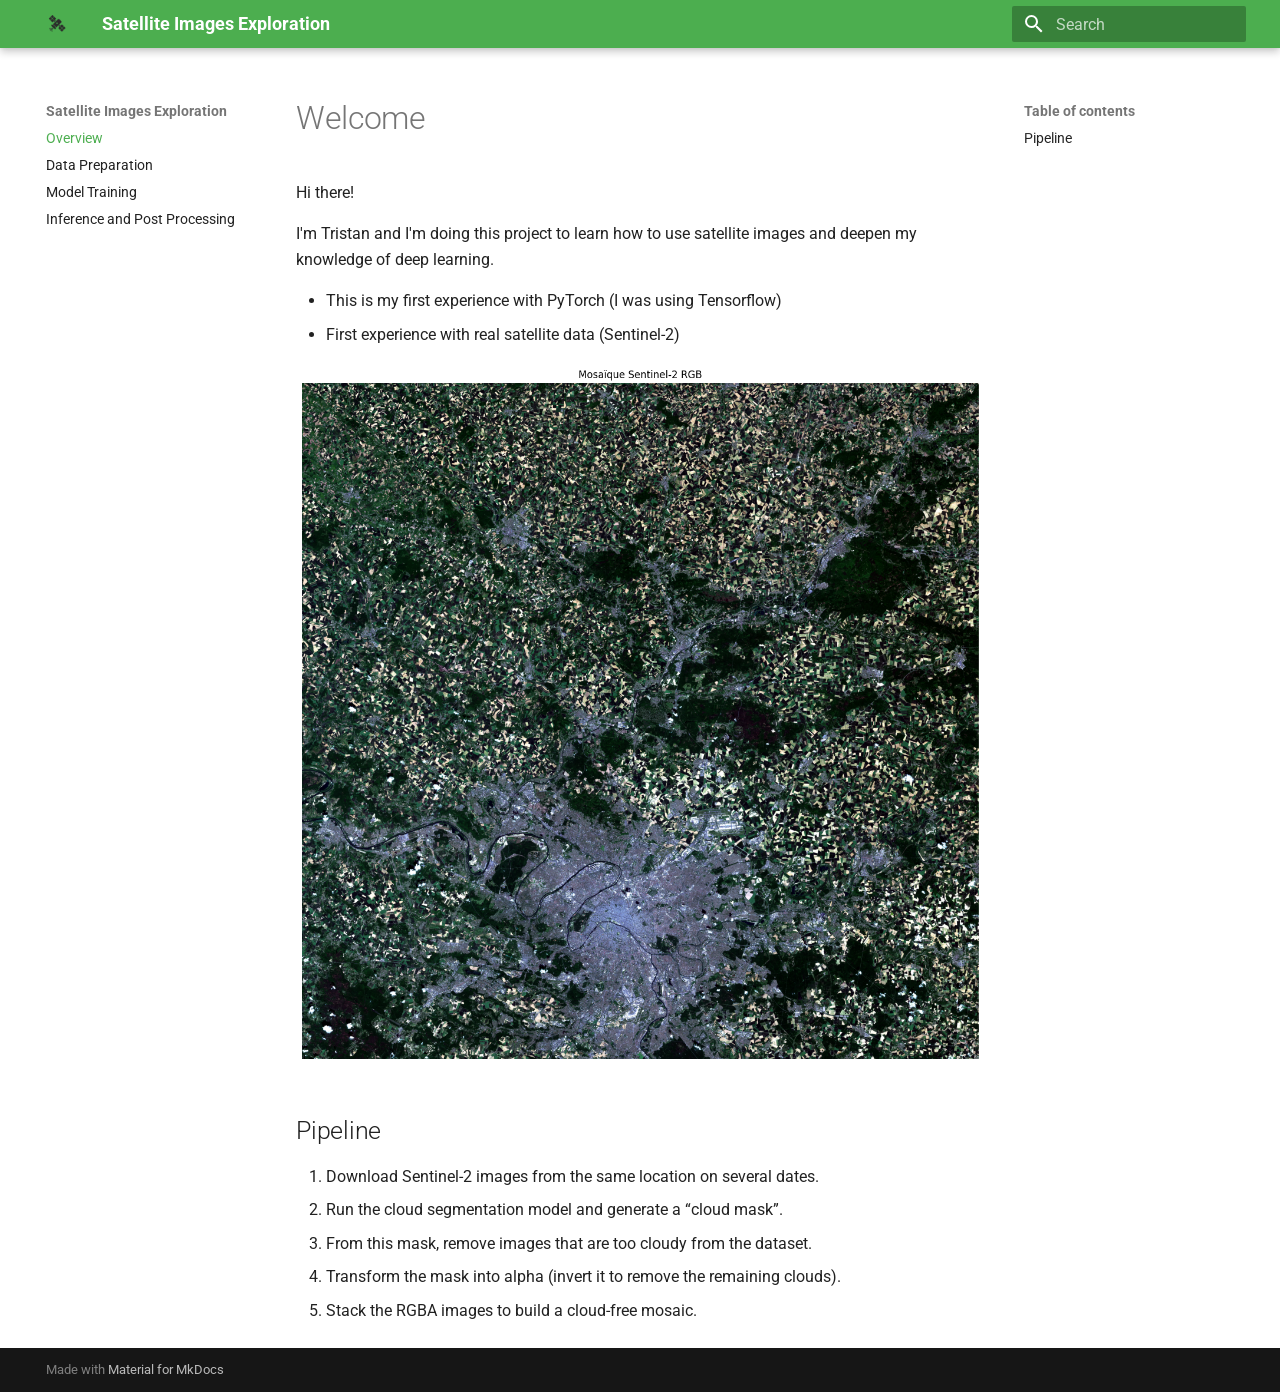
==== index.html @ f41f1cca "Deploy MkDocs site" ====
<!doctype html>
<html lang="en" class="no-js">
  <head>
    
      <meta charset="utf-8">
      <meta name="viewport" content="width=device-width,initial-scale=1">
      
        <meta name="description" content="Explore and analyze satellite images with deep learning techniques.">
      
      
        <meta name="author" content="Tristan Giandoriggio">
      
      
      
      
        <link rel="next" href="data/">
      
      
      <link rel="icon" href="images/logo.png">
      <meta name="generator" content="mkdocs-1.6.1, mkdocs-material-9.6.14">
    
    
      
        <title>Satellite Images Exploration</title>
      
    
    
      <link rel="stylesheet" href="assets/stylesheets/main.342714a4.min.css">
      
        
        <link rel="stylesheet" href="assets/stylesheets/palette.06af60db.min.css">
      
      


    
    
      
    
    
      
        
        
        <link rel="preconnect" href="https://fonts.gstatic.com" crossorigin>
        <link rel="stylesheet" href="https://fonts.googleapis.com/css?family=Roboto:300,300i,400,400i,700,700i%7CRoboto+Mono:400,400i,700,700i&display=fallback">
        <style>:root{--md-text-font:"Roboto";--md-code-font:"Roboto Mono"}</style>
      
    
    
      <link rel="stylesheet" href="stylesheets/extra.css">
    
    <script>__md_scope=new URL(".",location),__md_hash=e=>[...e].reduce(((e,_)=>(e<<5)-e+_.charCodeAt(0)),0),__md_get=(e,_=localStorage,t=__md_scope)=>JSON.parse(_.getItem(t.pathname+"."+e)),__md_set=(e,_,t=localStorage,a=__md_scope)=>{try{t.setItem(a.pathname+"."+e,JSON.stringify(_))}catch(e){}}</script>
    
      

    
    
    
  </head>
  
  
    
    
    
    
    
    <body dir="ltr" data-md-color-scheme="default" data-md-color-primary="green" data-md-color-accent="indigo">
  
    
    <input class="md-toggle" data-md-toggle="drawer" type="checkbox" id="__drawer" autocomplete="off">
    <input class="md-toggle" data-md-toggle="search" type="checkbox" id="__search" autocomplete="off">
    <label class="md-overlay" for="__drawer"></label>
    <div data-md-component="skip">
      
        
        <a href="#welcome" class="md-skip">
          Skip to content
        </a>
      
    </div>
    <div data-md-component="announce">
      
    </div>
    
    
      

  

<header class="md-header md-header--shadow" data-md-component="header">
  <nav class="md-header__inner md-grid" aria-label="Header">
    <a href="." title="Satellite Images Exploration" class="md-header__button md-logo" aria-label="Satellite Images Exploration" data-md-component="logo">
      
  <img src="images/logo.png" alt="logo">

    </a>
    <label class="md-header__button md-icon" for="__drawer">
      
      <svg xmlns="http://www.w3.org/2000/svg" viewBox="0 0 24 24"><path d="M3 6h18v2H3zm0 5h18v2H3zm0 5h18v2H3z"/></svg>
    </label>
    <div class="md-header__title" data-md-component="header-title">
      <div class="md-header__ellipsis">
        <div class="md-header__topic">
          <span class="md-ellipsis">
            Satellite Images Exploration
          </span>
        </div>
        <div class="md-header__topic" data-md-component="header-topic">
          <span class="md-ellipsis">
            
              Overview
            
          </span>
        </div>
      </div>
    </div>
    
      
    
    
    
    
      
      
        <label class="md-header__button md-icon" for="__search">
          
          <svg xmlns="http://www.w3.org/2000/svg" viewBox="0 0 24 24"><path d="M9.5 3A6.5 6.5 0 0 1 16 9.5c0 1.61-.59 3.09-1.56 4.23l.27.27h.79l5 5-1.5 1.5-5-5v-.79l-.27-.27A6.52 6.52 0 0 1 9.5 16 6.5 6.5 0 0 1 3 9.5 6.5 6.5 0 0 1 9.5 3m0 2C7 5 5 7 5 9.5S7 14 9.5 14 14 12 14 9.5 12 5 9.5 5"/></svg>
        </label>
        <div class="md-search" data-md-component="search" role="dialog">
  <label class="md-search__overlay" for="__search"></label>
  <div class="md-search__inner" role="search">
    <form class="md-search__form" name="search">
      <input type="text" class="md-search__input" name="query" aria-label="Search" placeholder="Search" autocapitalize="off" autocorrect="off" autocomplete="off" spellcheck="false" data-md-component="search-query" required>
      <label class="md-search__icon md-icon" for="__search">
        
        <svg xmlns="http://www.w3.org/2000/svg" viewBox="0 0 24 24"><path d="M9.5 3A6.5 6.5 0 0 1 16 9.5c0 1.61-.59 3.09-1.56 4.23l.27.27h.79l5 5-1.5 1.5-5-5v-.79l-.27-.27A6.52 6.52 0 0 1 9.5 16 6.5 6.5 0 0 1 3 9.5 6.5 6.5 0 0 1 9.5 3m0 2C7 5 5 7 5 9.5S7 14 9.5 14 14 12 14 9.5 12 5 9.5 5"/></svg>
        
        <svg xmlns="http://www.w3.org/2000/svg" viewBox="0 0 24 24"><path d="M20 11v2H8l5.5 5.5-1.42 1.42L4.16 12l7.92-7.92L13.5 5.5 8 11z"/></svg>
      </label>
      <nav class="md-search__options" aria-label="Search">
        
        <button type="reset" class="md-search__icon md-icon" title="Clear" aria-label="Clear" tabindex="-1">
          
          <svg xmlns="http://www.w3.org/2000/svg" viewBox="0 0 24 24"><path d="M19 6.41 17.59 5 12 10.59 6.41 5 5 6.41 10.59 12 5 17.59 6.41 19 12 13.41 17.59 19 19 17.59 13.41 12z"/></svg>
        </button>
      </nav>
      
    </form>
    <div class="md-search__output">
      <div class="md-search__scrollwrap" tabindex="0" data-md-scrollfix>
        <div class="md-search-result" data-md-component="search-result">
          <div class="md-search-result__meta">
            Initializing search
          </div>
          <ol class="md-search-result__list" role="presentation"></ol>
        </div>
      </div>
    </div>
  </div>
</div>
      
    
    
  </nav>
  
</header>
    
    <div class="md-container" data-md-component="container">
      
      
        
          
        
      
      <main class="md-main" data-md-component="main">
        <div class="md-main__inner md-grid">
          
            
              
              <div class="md-sidebar md-sidebar--primary" data-md-component="sidebar" data-md-type="navigation" >
                <div class="md-sidebar__scrollwrap">
                  <div class="md-sidebar__inner">
                    



<nav class="md-nav md-nav--primary" aria-label="Navigation" data-md-level="0">
  <label class="md-nav__title" for="__drawer">
    <a href="." title="Satellite Images Exploration" class="md-nav__button md-logo" aria-label="Satellite Images Exploration" data-md-component="logo">
      
  <img src="images/logo.png" alt="logo">

    </a>
    Satellite Images Exploration
  </label>
  
  <ul class="md-nav__list" data-md-scrollfix>
    
      
      
  
  
    
  
  
  
    <li class="md-nav__item md-nav__item--active">
      
      <input class="md-nav__toggle md-toggle" type="checkbox" id="__toc">
      
      
        
      
      
        <label class="md-nav__link md-nav__link--active" for="__toc">
          
  
  
  <span class="md-ellipsis">
    Overview
    
  </span>
  

          <span class="md-nav__icon md-icon"></span>
        </label>
      
      <a href="." class="md-nav__link md-nav__link--active">
        
  
  
  <span class="md-ellipsis">
    Overview
    
  </span>
  

      </a>
      
        

<nav class="md-nav md-nav--secondary" aria-label="Table of contents">
  
  
  
    
  
  
    <label class="md-nav__title" for="__toc">
      <span class="md-nav__icon md-icon"></span>
      Table of contents
    </label>
    <ul class="md-nav__list" data-md-component="toc" data-md-scrollfix>
      
        <li class="md-nav__item">
  <a href="#pipeline" class="md-nav__link">
    <span class="md-ellipsis">
      Pipeline
    </span>
  </a>
  
</li>
      
    </ul>
  
</nav>
      
    </li>
  

    
      
      
  
  
  
  
    <li class="md-nav__item">
      <a href="data/" class="md-nav__link">
        
  
  
  <span class="md-ellipsis">
    Data Preparation
    
  </span>
  

      </a>
    </li>
  

    
      
      
  
  
  
  
    <li class="md-nav__item">
      <a href="training/" class="md-nav__link">
        
  
  
  <span class="md-ellipsis">
    Model Training
    
  </span>
  

      </a>
    </li>
  

    
      
      
  
  
  
  
    <li class="md-nav__item">
      <a href="inference/" class="md-nav__link">
        
  
  
  <span class="md-ellipsis">
    Inference and Post Processing
    
  </span>
  

      </a>
    </li>
  

    
  </ul>
</nav>
                  </div>
                </div>
              </div>
            
            
              
              <div class="md-sidebar md-sidebar--secondary" data-md-component="sidebar" data-md-type="toc" >
                <div class="md-sidebar__scrollwrap">
                  <div class="md-sidebar__inner">
                    

<nav class="md-nav md-nav--secondary" aria-label="Table of contents">
  
  
  
    
  
  
    <label class="md-nav__title" for="__toc">
      <span class="md-nav__icon md-icon"></span>
      Table of contents
    </label>
    <ul class="md-nav__list" data-md-component="toc" data-md-scrollfix>
      
        <li class="md-nav__item">
  <a href="#pipeline" class="md-nav__link">
    <span class="md-ellipsis">
      Pipeline
    </span>
  </a>
  
</li>
      
    </ul>
  
</nav>
                  </div>
                </div>
              </div>
            
          
          
            <div class="md-content" data-md-component="content">
              <article class="md-content__inner md-typeset">
                
                  



<h1 id="welcome">Welcome<a class="headerlink" href="#welcome" title="Permanent link">&para;</a></h1>
<p>Hi there!</p>
<p>I'm Tristan and I'm doing this project to learn how to use satellite images and deepen my knowledge of deep learning.</p>
<ul>
<li>This is my first experience with PyTorch (I was using Tensorflow)</li>
<li>First experience with real satellite data (Sentinel-2)</li>
</ul>
<p><img alt="mosaic" src="images/mosaic-3.png" /></p>
<h2 id="pipeline">Pipeline<a class="headerlink" href="#pipeline" title="Permanent link">&para;</a></h2>
<ol>
<li>Download Sentinel-2 images from the same location on several dates.</li>
<li>Run the cloud segmentation model and generate a “cloud mask”.</li>
<li>From this mask, remove images that are too cloudy from the dataset.</li>
<li>Transform the mask into alpha (invert it to remove the remaining clouds).</li>
<li>Stack the RGBA images to build a cloud-free mosaic.</li>
</ol>












                
              </article>
            </div>
          
          
<script>var target=document.getElementById(location.hash.slice(1));target&&target.name&&(target.checked=target.name.startsWith("__tabbed_"))</script>
        </div>
        
      </main>
      
        <footer class="md-footer">
  
  <div class="md-footer-meta md-typeset">
    <div class="md-footer-meta__inner md-grid">
      <div class="md-copyright">
  
  
    Made with
    <a href="https://squidfunk.github.io/mkdocs-material/" target="_blank" rel="noopener">
      Material for MkDocs
    </a>
  
</div>
      
    </div>
  </div>
</footer>
      
    </div>
    <div class="md-dialog" data-md-component="dialog">
      <div class="md-dialog__inner md-typeset"></div>
    </div>
    
    
    
      
      <script id="__config" type="application/json">{"base": ".", "features": [], "search": "assets/javascripts/workers/search.d50fe291.min.js", "tags": null, "translations": {"clipboard.copied": "Copied to clipboard", "clipboard.copy": "Copy to clipboard", "search.result.more.one": "1 more on this page", "search.result.more.other": "# more on this page", "search.result.none": "No matching documents", "search.result.one": "1 matching document", "search.result.other": "# matching documents", "search.result.placeholder": "Type to start searching", "search.result.term.missing": "Missing", "select.version": "Select version"}, "version": null}</script>
    
    
      <script src="assets/javascripts/bundle.13a4f30d.min.js"></script>
      
        <script src="javascripts/extra.js"></script>
      
    
  </body>
</html>
---- assets/stylesheets/main.342714a4.min.css ----
@charset "UTF-8";html{-webkit-text-size-adjust:none;-moz-text-size-adjust:none;text-size-adjust:none;box-sizing:border-box}*,:after,:before{box-sizing:inherit}@media (prefers-reduced-motion){*,:after,:before{transition:none!important}}body{margin:0}a,button,input,label{-webkit-tap-highlight-color:transparent}a{color:inherit;text-decoration:none}hr{border:0;box-sizing:initial;display:block;height:.05rem;overflow:visible;padding:0}small{font-size:80%}sub,sup{line-height:1em}img{border-style:none}table{border-collapse:initial;border-spacing:0}td,th{font-weight:400;vertical-align:top}button{background:#0000;border:0;font-family:inherit;font-size:inherit;margin:0;padding:0}input{border:0;outline:none}:root{--md-primary-fg-color:#4051b5;--md-primary-fg-color--light:#5d6cc0;--md-primary-fg-color--dark:#303fa1;--md-primary-bg-color:#fff;--md-primary-bg-color--light:#ffffffb3;--md-accent-fg-color:#526cfe;--md-accent-fg-color--transparent:#526cfe1a;--md-accent-bg-color:#fff;--md-accent-bg-color--light:#ffffffb3}[data-md-color-scheme=default]{color-scheme:light}[data-md-color-scheme=default] img[src$="#gh-dark-mode-only"],[data-md-color-scheme=default] img[src$="#only-dark"]{display:none}:root,[data-md-color-scheme=default]{--md-hue:225deg;--md-default-fg-color:#000000de;--md-default-fg-color--light:#0000008a;--md-default-fg-color--lighter:#00000052;--md-default-fg-color--lightest:#00000012;--md-default-bg-color:#fff;--md-default-bg-color--light:#ffffffb3;--md-default-bg-color--lighter:#ffffff4d;--md-default-bg-color--lightest:#ffffff1f;--md-code-fg-color:#36464e;--md-code-bg-color:#f5f5f5;--md-code-hl-color:#4287ff;--md-code-hl-color--light:#4287ff1a;--md-code-hl-number-color:#d52a2a;--md-code-hl-special-color:#db1457;--md-code-hl-function-color:#a846b9;--md-code-hl-constant-color:#6e59d9;--md-code-hl-keyword-color:#3f6ec6;--md-code-hl-string-color:#1c7d4d;--md-code-hl-name-color:var(--md-code-fg-color);--md-code-hl-operator-color:var(--md-default-fg-color--light);--md-code-hl-punctuation-color:var(--md-default-fg-color--light);--md-code-hl-comment-color:var(--md-default-fg-color--light);--md-code-hl-generic-color:var(--md-default-fg-color--light);--md-code-hl-variable-color:var(--md-default-fg-color--light);--md-typeset-color:var(--md-default-fg-color);--md-typeset-a-color:var(--md-primary-fg-color);--md-typeset-del-color:#f5503d26;--md-typeset-ins-color:#0bd57026;--md-typeset-kbd-color:#fafafa;--md-typeset-kbd-accent-color:#fff;--md-typeset-kbd-border-color:#b8b8b8;--md-typeset-mark-color:#ffff0080;--md-typeset-table-color:#0000001f;--md-typeset-table-color--light:rgba(0,0,0,.035);--md-admonition-fg-color:var(--md-default-fg-color);--md-admonition-bg-color:var(--md-default-bg-color);--md-warning-fg-color:#000000de;--md-warning-bg-color:#ff9;--md-footer-fg-color:#fff;--md-footer-fg-color--light:#ffffffb3;--md-footer-fg-color--lighter:#ffffff73;--md-footer-bg-color:#000000de;--md-footer-bg-color--dark:#00000052;--md-shadow-z1:0 0.2rem 0.5rem #0000000d,0 0 0.05rem #0000001a;--md-shadow-z2:0 0.2rem 0.5rem #0000001a,0 0 0.05rem #00000040;--md-shadow-z3:0 0.2rem 0.5rem #0003,0 0 0.05rem #00000059}.md-icon svg{fill:currentcolor;display:block;height:1.2rem;width:1.2rem}body{-webkit-font-smoothing:antialiased;-moz-osx-font-smoothing:grayscale;--md-text-font-family:var(--md-text-font,_),-apple-system,BlinkMacSystemFont,Helvetica,Arial,sans-serif;--md-code-font-family:var(--md-code-font,_),SFMono-Regular,Consolas,Menlo,monospace}aside,body,input{font-feature-settings:"kern","liga";color:var(--md-typeset-color);font-family:var(--md-text-font-family)}code,kbd,pre{font-feature-settings:"kern";font-family:var(--md-code-font-family)}:root{--md-typeset-table-sort-icon:url('data:image/svg+xml;charset=utf-8,<svg xmlns="http://www.w3.org/2000/svg" viewBox="0 0 24 24"><path d="m18 21-4-4h3V7h-3l4-4 4 4h-3v10h3M2 19v-2h10v2M2 13v-2h7v2M2 7V5h4v2z"/></svg>');--md-typeset-table-sort-icon--asc:url('data:image/svg+xml;charset=utf-8,<svg xmlns="http://www.w3.org/2000/svg" viewBox="0 0 24 24"><path d="M19 17h3l-4 4-4-4h3V3h2M2 17h10v2H2M6 5v2H2V5m0 6h7v2H2z"/></svg>');--md-typeset-table-sort-icon--desc:url('data:image/svg+xml;charset=utf-8,<svg xmlns="http://www.w3.org/2000/svg" viewBox="0 0 24 24"><path d="M19 7h3l-4-4-4 4h3v14h2M2 17h10v2H2M6 5v2H2V5m0 6h7v2H2z"/></svg>')}.md-typeset{-webkit-print-color-adjust:exact;color-adjust:exact;font-size:.8rem;line-height:1.6;overflow-wrap:break-word}@media print{.md-typeset{font-size:.68rem}}.md-typeset blockquote,.md-typeset dl,.md-typeset figure,.md-typeset ol,.md-typeset pre,.md-typeset ul{margin-bottom:1em;margin-top:1em}.md-typeset h1{color:var(--md-default-fg-color--light);font-size:2em;line-height:1.3;margin:0 0 1.25em}.md-typeset h1,.md-typeset h2{font-weight:300;letter-spacing:-.01em}.md-typeset h2{font-size:1.5625em;line-height:1.4;margin:1.6em 0 .64em}.md-typeset h3{font-size:1.25em;font-weight:400;letter-spacing:-.01em;line-height:1.5;margin:1.6em 0 .8em}.md-typeset h2+h3{margin-top:.8em}.md-typeset h4{font-weight:700;letter-spacing:-.01em;margin:1em 0}.md-typeset h5,.md-typeset h6{color:var(--md-default-fg-color--light);font-size:.8em;font-weight:700;letter-spacing:-.01em;margin:1.25em 0}.md-typeset h5{text-transform:uppercase}.md-typeset h5 code{text-transform:none}.md-typeset hr{border-bottom:.05rem solid var(--md-default-fg-color--lightest);display:flow-root;margin:1.5em 0}.md-typeset a{color:var(--md-typeset-a-color);word-break:break-word}.md-typeset a,.md-typeset a:before{transition:color 125ms}.md-typeset a:focus,.md-typeset a:hover{color:var(--md-accent-fg-color)}.md-typeset a:focus code,.md-typeset a:hover code{background-color:var(--md-accent-fg-color--transparent)}.md-typeset a code{color:currentcolor;transition:background-color 125ms}.md-typeset a.focus-visible{outline-color:var(--md-accent-fg-color);outline-offset:.2rem}.md-typeset code,.md-typeset kbd,.md-typeset pre{color:var(--md-code-fg-color);direction:ltr;font-variant-ligatures:none}@media print{.md-typeset code,.md-typeset kbd,.md-typeset pre{white-space:pre-wrap}}.md-typeset code{background-color:var(--md-code-bg-color);border-radius:.1rem;-webkit-box-decoration-break:clone;box-decoration-break:clone;font-size:.85em;padding:0 .2941176471em;word-break:break-word}.md-typeset code:not(.focus-visible){-webkit-tap-highlight-color:transparent;outline:none}.md-typeset pre{display:flow-root;line-height:1.4;position:relative}.md-typeset pre>code{-webkit-box-decoration-break:slice;box-decoration-break:slice;box-shadow:none;display:block;margin:0;outline-color:var(--md-accent-fg-color);overflow:auto;padding:.7720588235em 1.1764705882em;scrollbar-color:var(--md-default-fg-color--lighter) #0000;scrollbar-width:thin;touch-action:auto;word-break:normal}.md-typeset pre>code:hover{scrollbar-color:var(--md-accent-fg-color) #0000}.md-typeset pre>code::-webkit-scrollbar{height:.2rem;width:.2rem}.md-typeset pre>code::-webkit-scrollbar-thumb{background-color:var(--md-default-fg-color--lighter)}.md-typeset pre>code::-webkit-scrollbar-thumb:hover{background-color:var(--md-accent-fg-color)}.md-typeset kbd{background-color:var(--md-typeset-kbd-color);border-radius:.1rem;box-shadow:0 .1rem 0 .05rem var(--md-typeset-kbd-border-color),0 .1rem 0 var(--md-typeset-kbd-border-color),0 -.1rem .2rem var(--md-typeset-kbd-accent-color) inset;color:var(--md-default-fg-color);display:inline-block;font-size:.75em;padding:0 .6666666667em;vertical-align:text-top;word-break:break-word}.md-typeset mark{background-color:var(--md-typeset-mark-color);-webkit-box-decoration-break:clone;box-decoration-break:clone;color:inherit;word-break:break-word}.md-typeset abbr{border-bottom:.05rem dotted var(--md-default-fg-color--light);cursor:help;text-decoration:none}.md-typeset small{opacity:.75}[dir=ltr] .md-typeset sub,[dir=ltr] .md-typeset sup{margin-left:.078125em}[dir=rtl] .md-typeset sub,[dir=rtl] .md-typeset sup{margin-right:.078125em}[dir=ltr] .md-typeset blockquote{padding-left:.6rem}[dir=rtl] .md-typeset blockquote{padding-right:.6rem}[dir=ltr] .md-typeset blockquote{border-left:.2rem solid var(--md-default-fg-color--lighter)}[dir=rtl] .md-typeset blockquote{border-right:.2rem solid var(--md-default-fg-color--lighter)}.md-typeset blockquote{color:var(--md-default-fg-color--light);margin-left:0;margin-right:0}.md-typeset ul{list-style-type:disc}.md-typeset ul[type]{list-style-type:revert-layer}[dir=ltr] .md-typeset ol,[dir=ltr] .md-typeset ul{margin-left:.625em}[dir=rtl] .md-typeset ol,[dir=rtl] .md-typeset ul{margin-right:.625em}.md-typeset ol,.md-typeset ul{padding:0}.md-typeset ol:not([hidden]),.md-typeset ul:not([hidden]){display:flow-root}.md-typeset ol ol,.md-typeset ul ol{list-style-type:lower-alpha}.md-typeset ol ol ol,.md-typeset ul ol ol{list-style-type:lower-roman}.md-typeset ol ol ol ol,.md-typeset ul ol ol ol{list-style-type:upper-alpha}.md-typeset ol ol ol ol ol,.md-typeset ul ol ol ol ol{list-style-type:upper-roman}.md-typeset ol[type],.md-typeset ul[type]{list-style-type:revert-layer}[dir=ltr] .md-typeset ol li,[dir=ltr] .md-typeset ul li{margin-left:1.25em}[dir=rtl] .md-typeset ol li,[dir=rtl] .md-typeset ul li{margin-right:1.25em}.md-typeset ol li,.md-typeset ul li{margin-bottom:.5em}.md-typeset ol li blockquote,.md-typeset ol li p,.md-typeset ul li blockquote,.md-typeset ul li p{margin:.5em 0}.md-typeset ol li:last-child,.md-typeset ul li:last-child{margin-bottom:0}[dir=ltr] .md-typeset ol li ol,[dir=ltr] .md-typeset ol li ul,[dir=ltr] .md-typeset ul li ol,[dir=ltr] .md-typeset ul li ul{margin-left:.625em}[dir=rtl] .md-typeset ol li ol,[dir=rtl] .md-typeset ol li ul,[dir=rtl] .md-typeset ul li ol,[dir=rtl] .md-typeset ul li ul{margin-right:.625em}.md-typeset ol li ol,.md-typeset ol li ul,.md-typeset ul li ol,.md-typeset ul li ul{margin-bottom:.5em;margin-top:.5em}[dir=ltr] .md-typeset dd{margin-left:1.875em}[dir=rtl] .md-typeset dd{margin-right:1.875em}.md-typeset dd{margin-bottom:1.5em;margin-top:1em}.md-typeset img,.md-typeset svg,.md-typeset video{height:auto;max-width:100%}.md-typeset img[align=left]{margin:1em 1em 1em 0}.md-typeset img[align=right]{margin:1em 0 1em 1em}.md-typeset img[align]:only-child{margin-top:0}.md-typeset figure{display:flow-root;margin:1em auto;max-width:100%;text-align:center;width:-moz-fit-content;width:fit-content}.md-typeset figure img{display:block;margin:0 auto}.md-typeset figcaption{font-style:italic;margin:1em auto;max-width:24rem}.md-typeset iframe{max-width:100%}.md-typeset table:not([class]){background-color:var(--md-default-bg-color);border:.05rem solid var(--md-typeset-table-color);border-radius:.1rem;display:inline-block;font-size:.64rem;max-width:100%;overflow:auto;touch-action:auto}@media print{.md-typeset table:not([class]){display:table}}.md-typeset table:not([class])+*{margin-top:1.5em}.md-typeset table:not([class]) td>:first-child,.md-typeset table:not([class]) th>:first-child{margin-top:0}.md-typeset table:not([class]) td>:last-child,.md-typeset table:not([class]) th>:last-child{margin-bottom:0}.md-typeset table:not([class]) td:not([align]),.md-typeset table:not([class]) th:not([align]){text-align:left}[dir=rtl] .md-typeset table:not([class]) td:not([align]),[dir=rtl] .md-typeset table:not([class]) th:not([align]){text-align:right}.md-typeset table:not([class]) th{font-weight:700;min-width:5rem;padding:.9375em 1.25em;vertical-align:top}.md-typeset table:not([class]) td{border-top:.05rem solid var(--md-typeset-table-color);padding:.9375em 1.25em;vertical-align:top}.md-typeset table:not([class]) tbody tr{transition:background-color 125ms}.md-typeset table:not([class]) tbody tr:hover{background-color:var(--md-typeset-table-color--light);box-shadow:0 .05rem 0 var(--md-default-bg-color) inset}.md-typeset table:not([class]) a{word-break:normal}.md-typeset table th[role=columnheader]{cursor:pointer}[dir=ltr] .md-typeset table th[role=columnheader]:after{margin-left:.5em}[dir=rtl] .md-typeset table th[role=columnheader]:after{margin-right:.5em}.md-typeset table th[role=columnheader]:after{content:"";display:inline-block;height:1.2em;-webkit-mask-image:var(--md-typeset-table-sort-icon);mask-image:var(--md-typeset-table-sort-icon);-webkit-mask-repeat:no-repeat;mask-repeat:no-repeat;-webkit-mask-size:contain;mask-size:contain;transition:background-color 125ms;vertical-align:text-bottom;width:1.2em}.md-typeset table th[role=columnheader]:hover:after{background-color:var(--md-default-fg-color--lighter)}.md-typeset table th[role=columnheader][aria-sort=ascending]:after{background-color:var(--md-default-fg-color--light);-webkit-mask-image:var(--md-typeset-table-sort-icon--asc);mask-image:var(--md-typeset-table-sort-icon--asc)}.md-typeset table th[role=columnheader][aria-sort=descending]:after{background-color:var(--md-default-fg-color--light);-webkit-mask-image:var(--md-typeset-table-sort-icon--desc);mask-image:var(--md-typeset-table-sort-icon--desc)}.md-typeset__scrollwrap{margin:1em -.8rem;overflow-x:auto;touch-action:auto}.md-typeset__table{display:inline-block;margin-bottom:.5em;padding:0 .8rem}@media print{.md-typeset__table{display:block}}html .md-typeset__table table{display:table;margin:0;overflow:hidden;width:100%}@media screen and (max-width:44.984375em){.md-content__inner>pre{margin:1em -.8rem}.md-content__inner>pre code{border-radius:0}}.md-typeset .md-author{border-radius:100%;display:block;flex-shrink:0;height:1.6rem;overflow:hidden;position:relative;transition:color 125ms,transform 125ms;width:1.6rem}.md-typeset .md-author img{display:block}.md-typeset .md-author--more{background:var(--md-default-fg-color--lightest);color:var(--md-default-fg-color--lighter);font-size:.6rem;font-weight:700;line-height:1.6rem;text-align:center}.md-typeset .md-author--long{height:2.4rem;width:2.4rem}.md-typeset a.md-author{transform:scale(1)}.md-typeset a.md-author img{border-radius:100%;filter:grayscale(100%) opacity(75%);transition:filter 125ms}.md-typeset a.md-author:focus,.md-typeset a.md-author:hover{transform:scale(1.1);z-index:1}.md-typeset a.md-author:focus img,.md-typeset a.md-author:hover img{filter:grayscale(0)}.md-banner{background-color:var(--md-footer-bg-color);color:var(--md-footer-fg-color);overflow:auto}@media print{.md-banner{display:none}}.md-banner--warning{background-color:var(--md-warning-bg-color);color:var(--md-warning-fg-color)}.md-banner__inner{font-size:.7rem;margin:.6rem auto;padding:0 .8rem}[dir=ltr] .md-banner__button{float:right}[dir=rtl] .md-banner__button{float:left}.md-banner__button{color:inherit;cursor:pointer;transition:opacity .25s}.no-js .md-banner__button{display:none}.md-banner__button:hover{opacity:.7}html{font-size:125%;height:100%;overflow-x:hidden}@media screen and (min-width:100em){html{font-size:137.5%}}@media screen and (min-width:125em){html{font-size:150%}}body{background-color:var(--md-default-bg-color);display:flex;flex-direction:column;font-size:.5rem;min-height:100%;position:relative;width:100%}@media print{body{display:block}}@media screen and (max-width:59.984375em){body[data-md-scrolllock]{position:fixed}}.md-grid{margin-left:auto;margin-right:auto;max-width:61rem}.md-container{display:flex;flex-direction:column;flex-grow:1}@media print{.md-container{display:block}}.md-main{flex-grow:1}.md-main__inner{display:flex;height:100%;margin-top:1.5rem}.md-ellipsis{overflow:hidden;text-overflow:ellipsis}.md-toggle{display:none}.md-option{height:0;opacity:0;position:absolute;width:0}.md-option:checked+label:not([hidden]){display:block}.md-option.focus-visible+label{outline-color:var(--md-accent-fg-color);outline-style:auto}.md-skip{background-color:var(--md-default-fg-color);border-radius:.1rem;color:var(--md-default-bg-color);font-size:.64rem;margin:.5rem;opacity:0;outline-color:var(--md-accent-fg-color);padding:.3rem .5rem;position:fixed;transform:translateY(.4rem);z-index:-1}.md-skip:focus{opacity:1;transform:translateY(0);transition:transform .25s cubic-bezier(.4,0,.2,1),opacity 175ms 75ms;z-index:10}@page{margin:25mm}:root{--md-clipboard-icon:url('data:image/svg+xml;charset=utf-8,<svg xmlns="http://www.w3.org/2000/svg" viewBox="0 0 24 24"><path d="M19 21H8V7h11m0-2H8a2 2 0 0 0-2 2v14a2 2 0 0 0 2 2h11a2 2 0 0 0 2-2V7a2 2 0 0 0-2-2m-3-4H4a2 2 0 0 0-2 2v14h2V3h12z"/></svg>')}.md-clipboard{border-radius:.1rem;color:var(--md-default-fg-color--lightest);cursor:pointer;height:1.5em;outline-color:var(--md-accent-fg-color);outline-offset:.1rem;position:absolute;right:.5em;top:.5em;transition:color .25s;width:1.5em;z-index:1}@media print{.md-clipboard{display:none}}.md-clipboard:not(.focus-visible){-webkit-tap-highlight-color:transparent;outline:none}:hover>.md-clipboard{color:var(--md-default-fg-color--light)}.md-clipboard:focus,.md-clipboard:hover{color:var(--md-accent-fg-color)}.md-clipboard:after{background-color:currentcolor;content:"";display:block;height:1.125em;margin:0 auto;-webkit-mask-image:var(--md-clipboard-icon);mask-image:var(--md-clipboard-icon);-webkit-mask-position:center;mask-position:center;-webkit-mask-repeat:no-repeat;mask-repeat:no-repeat;-webkit-mask-size:contain;mask-size:contain;width:1.125em}.md-clipboard--inline{cursor:pointer}.md-clipboard--inline code{transition:color .25s,background-color .25s}.md-clipboard--inline:focus code,.md-clipboard--inline:hover code{background-color:var(--md-accent-fg-color--transparent);color:var(--md-accent-fg-color)}.md-typeset .md-code__content{display:grid}@keyframes consent{0%{opacity:0;transform:translateY(100%)}to{opacity:1;transform:translateY(0)}}@keyframes overlay{0%{opacity:0}to{opacity:1}}.md-consent__overlay{animation:overlay .25s both;-webkit-backdrop-filter:blur(.1rem);backdrop-filter:blur(.1rem);background-color:#0000008a;height:100%;opacity:1;position:fixed;top:0;width:100%;z-index:5}.md-consent__inner{animation:consent .5s cubic-bezier(.1,.7,.1,1) both;background-color:var(--md-default-bg-color);border:0;border-radius:.1rem;bottom:0;box-shadow:0 0 .2rem #0000001a,0 .2rem .4rem #0003;max-height:100%;overflow:auto;padding:0;position:fixed;width:100%;z-index:5}.md-consent__form{padding:.8rem}.md-consent__settings{display:none;margin:1em 0}input:checked+.md-consent__settings{display:block}.md-consent__controls{margin-bottom:.8rem}.md-typeset .md-consent__controls .md-button{display:inline}@media screen and (max-width:44.984375em){.md-typeset .md-consent__controls .md-button{display:block;margin-top:.4rem;text-align:center;width:100%}}.md-consent label{cursor:pointer}.md-content{flex-grow:1;min-width:0}.md-content__inner{margin:0 .8rem 1.2rem;padding-top:.6rem}@media screen and (min-width:76.25em){[dir=ltr] .md-sidebar--primary:not([hidden])~.md-content>.md-content__inner{margin-left:1.2rem}[dir=ltr] .md-sidebar--secondary:not([hidden])~.md-content>.md-content__inner,[dir=rtl] .md-sidebar--primary:not([hidden])~.md-content>.md-content__inner{margin-right:1.2rem}[dir=rtl] .md-sidebar--secondary:not([hidden])~.md-content>.md-content__inner{margin-left:1.2rem}}.md-content__inner:before{content:"";display:block;height:.4rem}.md-content__inner>:last-child{margin-bottom:0}[dir=ltr] .md-content__button{float:right}[dir=rtl] .md-content__button{float:left}[dir=ltr] .md-content__button{margin-left:.4rem}[dir=rtl] .md-content__button{margin-right:.4rem}.md-content__button{margin:.4rem 0;padding:0}@media print{.md-content__button{display:none}}.md-typeset .md-content__button{color:var(--md-default-fg-color--lighter)}.md-content__button svg{display:inline;vertical-align:top}[dir=rtl] .md-content__button svg{transform:scaleX(-1)}[dir=ltr] .md-dialog{right:.8rem}[dir=rtl] .md-dialog{left:.8rem}.md-dialog{background-color:var(--md-default-fg-color);border-radius:.1rem;bottom:.8rem;box-shadow:var(--md-shadow-z3);min-width:11.1rem;opacity:0;padding:.4rem .6rem;pointer-events:none;position:fixed;transform:translateY(100%);transition:transform 0ms .4s,opacity .4s;z-index:4}@media print{.md-dialog{display:none}}.md-dialog--active{opacity:1;pointer-events:auto;transform:translateY(0);transition:transform .4s cubic-bezier(.075,.85,.175,1),opacity .4s}.md-dialog__inner{color:var(--md-default-bg-color);font-size:.7rem}.md-feedback{margin:2em 0 1em;text-align:center}.md-feedback fieldset{border:none;margin:0;padding:0}.md-feedback__title{font-weight:700;margin:1em auto}.md-feedback__inner{position:relative}.md-feedback__list{display:flex;flex-wrap:wrap;place-content:baseline center;position:relative}.md-feedback__list:hover .md-icon:not(:disabled){color:var(--md-default-fg-color--lighter)}:disabled .md-feedback__list{min-height:1.8rem}.md-feedback__icon{color:var(--md-default-fg-color--light);cursor:pointer;flex-shrink:0;margin:0 .1rem;transition:color 125ms}.md-feedback__icon:not(:disabled).md-icon:hover{color:var(--md-accent-fg-color)}.md-feedback__icon:disabled{color:var(--md-default-fg-color--lightest);pointer-events:none}.md-feedback__note{opacity:0;position:relative;transform:translateY(.4rem);transition:transform .4s cubic-bezier(.1,.7,.1,1),opacity .15s}.md-feedback__note>*{margin:0 auto;max-width:16rem}:disabled .md-feedback__note{opacity:1;transform:translateY(0)}@media print{.md-feedback{display:none}}.md-footer{background-color:var(--md-footer-bg-color);color:var(--md-footer-fg-color)}@media print{.md-footer{display:none}}.md-footer__inner{justify-content:space-between;overflow:auto;padding:.2rem}.md-footer__inner:not([hidden]){display:flex}.md-footer__link{align-items:end;display:flex;flex-grow:0.01;margin-bottom:.4rem;margin-top:1rem;max-width:100%;outline-color:var(--md-accent-fg-color);overflow:hidden;transition:opacity .25s}.md-footer__link:focus,.md-footer__link:hover{opacity:.7}[dir=rtl] .md-footer__link svg{transform:scaleX(-1)}@media screen and (max-width:44.984375em){.md-footer__link--prev{flex-shrink:0}.md-footer__link--prev .md-footer__title{display:none}}[dir=ltr] .md-footer__link--next{margin-left:auto}[dir=rtl] .md-footer__link--next{margin-right:auto}.md-footer__link--next{text-align:right}[dir=rtl] .md-footer__link--next{text-align:left}.md-footer__title{flex-grow:1;font-size:.9rem;margin-bottom:.7rem;max-width:calc(100% - 2.4rem);padding:0 1rem;white-space:nowrap}.md-footer__button{margin:.2rem;padding:.4rem}.md-footer__direction{font-size:.64rem;opacity:.7}.md-footer-meta{background-color:var(--md-footer-bg-color--dark)}.md-footer-meta__inner{display:flex;flex-wrap:wrap;justify-content:space-between;padding:.2rem}html .md-footer-meta.md-typeset a{color:var(--md-footer-fg-color--light)}html .md-footer-meta.md-typeset a:focus,html .md-footer-meta.md-typeset a:hover{color:var(--md-footer-fg-color)}.md-copyright{color:var(--md-footer-fg-color--lighter);font-size:.64rem;margin:auto .6rem;padding:.4rem 0;width:100%}@media screen and (min-width:45em){.md-copyright{width:auto}}.md-copyright__highlight{color:var(--md-footer-fg-color--light)}.md-social{display:inline-flex;gap:.2rem;margin:0 .4rem;padding:.2rem 0 .6rem}@media screen and (min-width:45em){.md-social{padding:.6rem 0}}.md-social__link{display:inline-block;height:1.6rem;text-align:center;width:1.6rem}.md-social__link:before{line-height:1.9}.md-social__link svg{fill:currentcolor;max-height:.8rem;vertical-align:-25%}.md-typeset .md-button{border:.1rem solid;border-radius:.1rem;color:var(--md-primary-fg-color);cursor:pointer;display:inline-block;font-weight:700;padding:.625em 2em;transition:color 125ms,background-color 125ms,border-color 125ms}.md-typeset .md-button--primary{background-color:var(--md-primary-fg-color);border-color:var(--md-primary-fg-color);color:var(--md-primary-bg-color)}.md-typeset .md-button:focus,.md-typeset .md-button:hover{background-color:var(--md-accent-fg-color);border-color:var(--md-accent-fg-color);color:var(--md-accent-bg-color)}[dir=ltr] .md-typeset .md-input{border-top-left-radius:.1rem}[dir=ltr] .md-typeset .md-input,[dir=rtl] .md-typeset .md-input{border-top-right-radius:.1rem}[dir=rtl] .md-typeset .md-input{border-top-left-radius:.1rem}.md-typeset .md-input{border-bottom:.1rem solid var(--md-default-fg-color--lighter);box-shadow:var(--md-shadow-z1);font-size:.8rem;height:1.8rem;padding:0 .6rem;transition:border .25s,box-shadow .25s}.md-typeset .md-input:focus,.md-typeset .md-input:hover{border-bottom-color:var(--md-accent-fg-color);box-shadow:var(--md-shadow-z2)}.md-typeset .md-input--stretch{width:100%}.md-header{background-color:var(--md-primary-fg-color);box-shadow:0 0 .2rem #0000,0 .2rem .4rem #0000;color:var(--md-primary-bg-color);display:block;left:0;position:sticky;right:0;top:0;z-index:4}@media print{.md-header{display:none}}.md-header[hidden]{transform:translateY(-100%);transition:transform .25s cubic-bezier(.8,0,.6,1),box-shadow .25s}.md-header--shadow{box-shadow:0 0 .2rem #0000001a,0 .2rem .4rem #0003;transition:transform .25s cubic-bezier(.1,.7,.1,1),box-shadow .25s}.md-header__inner{align-items:center;display:flex;padding:0 .2rem}.md-header__button{color:currentcolor;cursor:pointer;margin:.2rem;outline-color:var(--md-accent-fg-color);padding:.4rem;position:relative;transition:opacity .25s;vertical-align:middle;z-index:1}.md-header__button:hover{opacity:.7}.md-header__button:not([hidden]){display:inline-block}.md-header__button:not(.focus-visible){-webkit-tap-highlight-color:transparent;outline:none}.md-header__button.md-logo{margin:.2rem;padding:.4rem}@media screen and (max-width:76.234375em){.md-header__button.md-logo{display:none}}.md-header__button.md-logo img,.md-header__button.md-logo svg{fill:currentcolor;display:block;height:1.2rem;width:auto}@media screen and (min-width:60em){.md-header__button[for=__search]{display:none}}.no-js .md-header__button[for=__search]{display:none}[dir=rtl] .md-header__button[for=__search] svg{transform:scaleX(-1)}@media screen and (min-width:76.25em){.md-header__button[for=__drawer]{display:none}}.md-header__topic{display:flex;max-width:100%;position:absolute;transition:transform .4s cubic-bezier(.1,.7,.1,1),opacity .15s;white-space:nowrap}.md-header__topic+.md-header__topic{opacity:0;pointer-events:none;transform:translateX(1.25rem);transition:transform .4s cubic-bezier(1,.7,.1,.1),opacity .15s;z-index:-1}[dir=rtl] .md-header__topic+.md-header__topic{transform:translateX(-1.25rem)}.md-header__topic:first-child{font-weight:700}[dir=ltr] .md-header__title{margin-left:1rem;margin-right:.4rem}[dir=rtl] .md-header__title{margin-left:.4rem;margin-right:1rem}.md-header__title{flex-grow:1;font-size:.9rem;height:2.4rem;line-height:2.4rem}.md-header__title--active .md-header__topic{opacity:0;pointer-events:none;transform:translateX(-1.25rem);transition:transform .4s cubic-bezier(1,.7,.1,.1),opacity .15s;z-index:-1}[dir=rtl] .md-header__title--active .md-header__topic{transform:translateX(1.25rem)}.md-header__title--active .md-header__topic+.md-header__topic{opacity:1;pointer-events:auto;transform:translateX(0);transition:transform .4s cubic-bezier(.1,.7,.1,1),opacity .15s;z-index:0}.md-header__title>.md-header__ellipsis{height:100%;position:relative;width:100%}.md-header__option{display:flex;flex-shrink:0;max-width:100%;transition:max-width 0ms .25s,opacity .25s .25s;white-space:nowrap}[data-md-toggle=search]:checked~.md-header .md-header__option{max-width:0;opacity:0;transition:max-width 0ms,opacity 0ms}.md-header__option>input{bottom:0}.md-header__source{display:none}@media screen and (min-width:60em){[dir=ltr] .md-header__source{margin-left:1rem}[dir=rtl] .md-header__source{margin-right:1rem}.md-header__source{display:block;max-width:11.7rem;width:11.7rem}}@media screen and (min-width:76.25em){[dir=ltr] .md-header__source{margin-left:1.4rem}[dir=rtl] .md-header__source{margin-right:1.4rem}}.md-meta{color:var(--md-default-fg-color--light);font-size:.7rem;line-height:1.3}.md-meta__list{display:inline-flex;flex-wrap:wrap;list-style:none;margin:0;padding:0}.md-meta__item:not(:last-child):after{content:"·";margin-left:.2rem;margin-right:.2rem}.md-meta__link{color:var(--md-typeset-a-color)}.md-meta__link:focus,.md-meta__link:hover{color:var(--md-accent-fg-color)}.md-draft{background-color:#ff1744;border-radius:.125em;color:#fff;display:inline-block;font-weight:700;padding-left:.5714285714em;padding-right:.5714285714em}:root{--md-nav-icon--prev:url('data:image/svg+xml;charset=utf-8,<svg xmlns="http://www.w3.org/2000/svg" viewBox="0 0 24 24"><path d="M20 11v2H8l5.5 5.5-1.42 1.42L4.16 12l7.92-7.92L13.5 5.5 8 11z"/></svg>');--md-nav-icon--next:url('data:image/svg+xml;charset=utf-8,<svg xmlns="http://www.w3.org/2000/svg" viewBox="0 0 24 24"><path d="M8.59 16.58 13.17 12 8.59 7.41 10 6l6 6-6 6z"/></svg>');--md-toc-icon:url('data:image/svg+xml;charset=utf-8,<svg xmlns="http://www.w3.org/2000/svg" viewBox="0 0 24 24"><path d="M3 9h14V7H3zm0 4h14v-2H3zm0 4h14v-2H3zm16 0h2v-2h-2zm0-10v2h2V7zm0 6h2v-2h-2z"/></svg>')}.md-nav{font-size:.7rem;line-height:1.3}.md-nav__title{color:var(--md-default-fg-color--light);display:block;font-weight:700;overflow:hidden;padding:0 .6rem;text-overflow:ellipsis}.md-nav__title .md-nav__button{display:none}.md-nav__title .md-nav__button img{height:100%;width:auto}.md-nav__title .md-nav__button.md-logo img,.md-nav__title .md-nav__button.md-logo svg{fill:currentcolor;display:block;height:2.4rem;max-width:100%;object-fit:contain;width:auto}.md-nav__list{list-style:none;margin:0;padding:0}.md-nav__link{align-items:flex-start;display:flex;gap:.4rem;margin-top:.625em;scroll-snap-align:start;transition:color 125ms}.md-nav__link--passed{color:var(--md-default-fg-color--light)}.md-nav__item .md-nav__link--active,.md-nav__item .md-nav__link--active code{color:var(--md-typeset-a-color)}.md-nav__link .md-ellipsis{position:relative}[dir=ltr] .md-nav__link .md-icon:last-child{margin-left:auto}[dir=rtl] .md-nav__link .md-icon:last-child{margin-right:auto}.md-nav__link svg{fill:currentcolor;flex-shrink:0;height:1.3em;position:relative}.md-nav__link[for]:focus,.md-nav__link[for]:hover,.md-nav__link[href]:focus,.md-nav__link[href]:hover{color:var(--md-accent-fg-color);cursor:pointer}.md-nav__link.focus-visible{outline-color:var(--md-accent-fg-color);outline-offset:.2rem}.md-nav--primary .md-nav__link[for=__toc]{display:none}.md-nav--primary .md-nav__link[for=__toc] .md-icon:after{background-color:currentcolor;display:block;height:100%;-webkit-mask-image:var(--md-toc-icon);mask-image:var(--md-toc-icon);width:100%}.md-nav--primary .md-nav__link[for=__toc]~.md-nav{display:none}.md-nav__container>.md-nav__link{margin-top:0}.md-nav__container>.md-nav__link:first-child{flex-grow:1;min-width:0}.md-nav__icon{flex-shrink:0}.md-nav__source{display:none}@media screen and (max-width:76.234375em){.md-nav--primary,.md-nav--primary .md-nav{background-color:var(--md-default-bg-color);display:flex;flex-direction:column;height:100%;left:0;position:absolute;right:0;top:0;z-index:1}.md-nav--primary .md-nav__item,.md-nav--primary .md-nav__title{font-size:.8rem;line-height:1.5}.md-nav--primary .md-nav__title{background-color:var(--md-default-fg-color--lightest);color:var(--md-default-fg-color--light);cursor:pointer;height:5.6rem;line-height:2.4rem;padding:3rem .8rem .2rem;position:relative;white-space:nowrap}[dir=ltr] .md-nav--primary .md-nav__title .md-nav__icon{left:.4rem}[dir=rtl] .md-nav--primary .md-nav__title .md-nav__icon{right:.4rem}.md-nav--primary .md-nav__title .md-nav__icon{display:block;height:1.2rem;margin:.2rem;position:absolute;top:.4rem;width:1.2rem}.md-nav--primary .md-nav__title .md-nav__icon:after{background-color:currentcolor;content:"";display:block;height:100%;-webkit-mask-image:var(--md-nav-icon--prev);mask-image:var(--md-nav-icon--prev);-webkit-mask-position:center;mask-position:center;-webkit-mask-repeat:no-repeat;mask-repeat:no-repeat;-webkit-mask-size:contain;mask-size:contain;width:100%}.md-nav--primary .md-nav__title~.md-nav__list{background-color:var(--md-default-bg-color);box-shadow:0 .05rem 0 var(--md-default-fg-color--lightest) inset;overflow-y:auto;scroll-snap-type:y mandatory;touch-action:pan-y}.md-nav--primary .md-nav__title~.md-nav__list>:first-child{border-top:0}.md-nav--primary .md-nav__title[for=__drawer]{background-color:var(--md-primary-fg-color);color:var(--md-primary-bg-color);font-weight:700}.md-nav--primary .md-nav__title .md-logo{display:block;left:.2rem;margin:.2rem;padding:.4rem;position:absolute;right:.2rem;top:.2rem}.md-nav--primary .md-nav__list{flex:1}.md-nav--primary .md-nav__item{border-top:.05rem solid var(--md-default-fg-color--lightest)}.md-nav--primary .md-nav__item--active>.md-nav__link{color:var(--md-typeset-a-color)}.md-nav--primary .md-nav__item--active>.md-nav__link:focus,.md-nav--primary .md-nav__item--active>.md-nav__link:hover{color:var(--md-accent-fg-color)}.md-nav--primary .md-nav__link{margin-top:0;padding:.6rem .8rem}.md-nav--primary .md-nav__link svg{margin-top:.1em}.md-nav--primary .md-nav__link>.md-nav__link{padding:0}[dir=ltr] .md-nav--primary .md-nav__link .md-nav__icon{margin-right:-.2rem}[dir=rtl] .md-nav--primary .md-nav__link .md-nav__icon{margin-left:-.2rem}.md-nav--primary .md-nav__link .md-nav__icon{font-size:1.2rem;height:1.2rem;width:1.2rem}.md-nav--primary .md-nav__link .md-nav__icon:after{background-color:currentcolor;content:"";display:block;height:100%;-webkit-mask-image:var(--md-nav-icon--next);mask-image:var(--md-nav-icon--next);-webkit-mask-position:center;mask-position:center;-webkit-mask-repeat:no-repeat;mask-repeat:no-repeat;-webkit-mask-size:contain;mask-size:contain;width:100%}[dir=rtl] .md-nav--primary .md-nav__icon:after{transform:scale(-1)}.md-nav--primary .md-nav--secondary .md-nav{background-color:initial;position:static}[dir=ltr] .md-nav--primary .md-nav--secondary .md-nav .md-nav__link{padding-left:1.4rem}[dir=rtl] .md-nav--primary .md-nav--secondary .md-nav .md-nav__link{padding-right:1.4rem}[dir=ltr] .md-nav--primary .md-nav--secondary .md-nav .md-nav .md-nav__link{padding-left:2rem}[dir=rtl] .md-nav--primary .md-nav--secondary .md-nav .md-nav .md-nav__link{padding-right:2rem}[dir=ltr] .md-nav--primary .md-nav--secondary .md-nav .md-nav .md-nav .md-nav__link{padding-left:2.6rem}[dir=rtl] .md-nav--primary .md-nav--secondary .md-nav .md-nav .md-nav .md-nav__link{padding-right:2.6rem}[dir=ltr] .md-nav--primary .md-nav--secondary .md-nav .md-nav .md-nav .md-nav .md-nav__link{padding-left:3.2rem}[dir=rtl] .md-nav--primary .md-nav--secondary .md-nav .md-nav .md-nav .md-nav .md-nav__link{padding-right:3.2rem}.md-nav--secondary{background-color:initial}.md-nav__toggle~.md-nav{display:flex;opacity:0;transform:translateX(100%);transition:transform .25s cubic-bezier(.8,0,.6,1),opacity 125ms 50ms}[dir=rtl] .md-nav__toggle~.md-nav{transform:translateX(-100%)}.md-nav__toggle:checked~.md-nav{opacity:1;transform:translateX(0);transition:transform .25s cubic-bezier(.4,0,.2,1),opacity 125ms 125ms}.md-nav__toggle:checked~.md-nav>.md-nav__list{-webkit-backface-visibility:hidden;backface-visibility:hidden}}@media screen and (max-width:59.984375em){.md-nav--primary .md-nav__link[for=__toc]{display:flex}.md-nav--primary .md-nav__link[for=__toc] .md-icon:after{content:""}.md-nav--primary .md-nav__link[for=__toc]+.md-nav__link{display:none}.md-nav--primary .md-nav__link[for=__toc]~.md-nav{display:flex}.md-nav__source{background-color:var(--md-primary-fg-color--dark);color:var(--md-primary-bg-color);display:block;padding:0 .2rem}}@media screen and (min-width:60em) and (max-width:76.234375em){.md-nav--integrated .md-nav__link[for=__toc]{display:flex}.md-nav--integrated .md-nav__link[for=__toc] .md-icon:after{content:""}.md-nav--integrated .md-nav__link[for=__toc]+.md-nav__link{display:none}.md-nav--integrated .md-nav__link[for=__toc]~.md-nav{display:flex}}@media screen and (min-width:60em){.md-nav{margin-bottom:-.4rem}.md-nav--secondary .md-nav__title{background:var(--md-default-bg-color);box-shadow:0 0 .4rem .4rem var(--md-default-bg-color);position:sticky;top:0;z-index:1}.md-nav--secondary .md-nav__title[for=__toc]{scroll-snap-align:start}.md-nav--secondary .md-nav__title .md-nav__icon{display:none}[dir=ltr] .md-nav--secondary .md-nav__list{padding-left:.6rem}[dir=rtl] .md-nav--secondary .md-nav__list{padding-right:.6rem}.md-nav--secondary .md-nav__list{padding-bottom:.4rem}[dir=ltr] .md-nav--secondary .md-nav__item>.md-nav__link{margin-right:.4rem}[dir=rtl] .md-nav--secondary .md-nav__item>.md-nav__link{margin-left:.4rem}}@media screen and (min-width:76.25em){.md-nav{margin-bottom:-.4rem;transition:max-height .25s cubic-bezier(.86,0,.07,1)}.md-nav--primary .md-nav__title{background:var(--md-default-bg-color);box-shadow:0 0 .4rem .4rem var(--md-default-bg-color);position:sticky;top:0;z-index:1}.md-nav--primary .md-nav__title[for=__drawer]{scroll-snap-align:start}.md-nav--primary .md-nav__title .md-nav__icon{display:none}[dir=ltr] .md-nav--primary .md-nav__list{padding-left:.6rem}[dir=rtl] .md-nav--primary .md-nav__list{padding-right:.6rem}.md-nav--primary .md-nav__list{padding-bottom:.4rem}[dir=ltr] .md-nav--primary .md-nav__item>.md-nav__link{margin-right:.4rem}[dir=rtl] .md-nav--primary .md-nav__item>.md-nav__link{margin-left:.4rem}.md-nav__toggle~.md-nav{display:grid;grid-template-rows:minmax(.4rem,0fr);opacity:0;transition:grid-template-rows .25s cubic-bezier(.86,0,.07,1),opacity .25s,visibility 0ms .25s;visibility:collapse}.md-nav__toggle~.md-nav>.md-nav__list{overflow:hidden}.md-nav__toggle.md-toggle--indeterminate~.md-nav,.md-nav__toggle:checked~.md-nav{grid-template-rows:minmax(.4rem,1fr);opacity:1;transition:grid-template-rows .25s cubic-bezier(.86,0,.07,1),opacity .15s .1s,visibility 0ms;visibility:visible}.md-nav__toggle.md-toggle--indeterminate~.md-nav{transition:none}.md-nav__item--nested>.md-nav>.md-nav__title{display:none}.md-nav__item--section{display:block;margin:1.25em 0}.md-nav__item--section:last-child{margin-bottom:0}.md-nav__item--section>.md-nav__link{font-weight:700}.md-nav__item--section>.md-nav__link[for]{color:var(--md-default-fg-color--light)}.md-nav__item--section>.md-nav__link:not(.md-nav__container){pointer-events:none}.md-nav__item--section>.md-nav__link .md-icon,.md-nav__item--section>.md-nav__link>[for]{display:none}[dir=ltr] .md-nav__item--section>.md-nav{margin-left:-.6rem}[dir=rtl] .md-nav__item--section>.md-nav{margin-right:-.6rem}.md-nav__item--section>.md-nav{display:block;opacity:1;visibility:visible}.md-nav__item--section>.md-nav>.md-nav__list>.md-nav__item{padding:0}.md-nav__icon{border-radius:100%;height:.9rem;transition:background-color .25s;width:.9rem}.md-nav__icon:hover{background-color:var(--md-accent-fg-color--transparent)}.md-nav__icon:after{background-color:currentcolor;border-radius:100%;content:"";display:inline-block;height:100%;-webkit-mask-image:var(--md-nav-icon--next);mask-image:var(--md-nav-icon--next);-webkit-mask-position:center;mask-position:center;-webkit-mask-repeat:no-repeat;mask-repeat:no-repeat;-webkit-mask-size:contain;mask-size:contain;transition:transform .25s;vertical-align:-.1rem;width:100%}[dir=rtl] .md-nav__icon:after{transform:rotate(180deg)}.md-nav__item--nested .md-nav__toggle:checked~.md-nav__link .md-nav__icon:after,.md-nav__item--nested .md-toggle--indeterminate~.md-nav__link .md-nav__icon:after{transform:rotate(90deg)}.md-nav--lifted>.md-nav__list>.md-nav__item,.md-nav--lifted>.md-nav__title{display:none}.md-nav--lifted>.md-nav__list>.md-nav__item--active{display:block}.md-nav--lifted>.md-nav__list>.md-nav__item--active>.md-nav__link{background:var(--md-default-bg-color);box-shadow:0 0 .4rem .4rem var(--md-default-bg-color);margin-top:0;position:sticky;top:0;z-index:1}.md-nav--lifted>.md-nav__list>.md-nav__item--active>.md-nav__link:not(.md-nav__container){pointer-events:none}.md-nav--lifted>.md-nav__list>.md-nav__item--active.md-nav__item--section{margin:0}[dir=ltr] .md-nav--lifted>.md-nav__list>.md-nav__item>.md-nav:not(.md-nav--secondary){margin-left:-.6rem}[dir=rtl] .md-nav--lifted>.md-nav__list>.md-nav__item>.md-nav:not(.md-nav--secondary){margin-right:-.6rem}.md-nav--lifted>.md-nav__list>.md-nav__item>[for]{color:var(--md-default-fg-color--light)}.md-nav--lifted .md-nav[data-md-level="1"]{grid-template-rows:minmax(.4rem,1fr);opacity:1;visibility:visible}[dir=ltr] .md-nav--integrated>.md-nav__list>.md-nav__item--active .md-nav--secondary{border-left:.05rem solid var(--md-primary-fg-color)}[dir=rtl] .md-nav--integrated>.md-nav__list>.md-nav__item--active .md-nav--secondary{border-right:.05rem solid var(--md-primary-fg-color)}.md-nav--integrated>.md-nav__list>.md-nav__item--active .md-nav--secondary{display:block;margin-bottom:1.25em;opacity:1;visibility:visible}.md-nav--integrated>.md-nav__list>.md-nav__item--active .md-nav--secondary>.md-nav__list{overflow:visible;padding-bottom:0}.md-nav--integrated>.md-nav__list>.md-nav__item--active .md-nav--secondary>.md-nav__title{display:none}}.md-pagination{font-size:.8rem;font-weight:700;gap:.4rem}.md-pagination,.md-pagination>*{align-items:center;display:flex;justify-content:center}.md-pagination>*{border-radius:.2rem;height:1.8rem;min-width:1.8rem;text-align:center}.md-pagination__current{background-color:var(--md-default-fg-color--lightest);color:var(--md-default-fg-color--light)}.md-pagination__link{transition:color 125ms,background-color 125ms}.md-pagination__link:focus,.md-pagination__link:hover{background-color:var(--md-accent-fg-color--transparent);color:var(--md-accent-fg-color)}.md-pagination__link:focus svg,.md-pagination__link:hover svg{color:var(--md-accent-fg-color)}.md-pagination__link.focus-visible{outline-color:var(--md-accent-fg-color);outline-offset:.2rem}.md-pagination__link svg{fill:currentcolor;color:var(--md-default-fg-color--lighter);display:block;max-height:100%;width:1.2rem}.md-post__back{border-bottom:.05rem solid var(--md-default-fg-color--lightest);margin-bottom:1.2rem;padding-bottom:1.2rem}@media screen and (max-width:76.234375em){.md-post__back{display:none}}[dir=rtl] .md-post__back svg{transform:scaleX(-1)}.md-post__authors{display:flex;flex-direction:column;gap:.6rem;margin:0 .6rem 1.2rem}.md-post .md-post__meta a{transition:color 125ms}.md-post .md-post__meta a:focus,.md-post .md-post__meta a:hover{color:var(--md-accent-fg-color)}.md-post__title{color:var(--md-default-fg-color--light);font-weight:700}.md-post--excerpt{margin-bottom:3.2rem}.md-post--excerpt .md-post__header{align-items:center;display:flex;gap:.6rem;min-height:1.6rem}.md-post--excerpt .md-post__authors{align-items:center;display:inline-flex;flex-direction:row;gap:.2rem;margin:0;min-height:2.4rem}[dir=ltr] .md-post--excerpt .md-post__meta .md-meta__list{margin-right:.4rem}[dir=rtl] .md-post--excerpt .md-post__meta .md-meta__list{margin-left:.4rem}.md-post--excerpt .md-post__content>:first-child{--md-scroll-margin:6rem;margin-top:0}.md-post>.md-nav--secondary{margin:1em 0}.md-profile{align-items:center;display:flex;font-size:.7rem;gap:.6rem;line-height:1.4;width:100%}.md-profile__description{flex-grow:1}.md-content--post{display:flex}@media screen and (max-width:76.234375em){.md-content--post{flex-flow:column-reverse}}.md-content--post>.md-content__inner{flex-grow:1;min-width:0}@media screen and (min-width:76.25em){[dir=ltr] .md-content--post>.md-content__inner{margin-left:1.2rem}[dir=rtl] .md-content--post>.md-content__inner{margin-right:1.2rem}}@media screen and (max-width:76.234375em){.md-sidebar.md-sidebar--post{padding:0;position:static;width:100%}.md-sidebar.md-sidebar--post .md-sidebar__scrollwrap{overflow:visible}.md-sidebar.md-sidebar--post .md-sidebar__inner{padding:0}.md-sidebar.md-sidebar--post .md-post__meta{margin-left:.6rem;margin-right:.6rem}.md-sidebar.md-sidebar--post .md-nav__item{border:none;display:inline}.md-sidebar.md-sidebar--post .md-nav__list{display:inline-flex;flex-wrap:wrap;gap:.6rem;padding-bottom:.6rem;padding-top:.6rem}.md-sidebar.md-sidebar--post .md-nav__link{padding:0}.md-sidebar.md-sidebar--post .md-nav{height:auto;margin-bottom:0;position:static}}:root{--md-progress-value:0;--md-progress-delay:400ms}.md-progress{background:var(--md-primary-bg-color);height:.075rem;opacity:min(clamp(0,var(--md-progress-value),1),clamp(0,100 - var(--md-progress-value),1));position:fixed;top:0;transform:scaleX(calc(var(--md-progress-value)*1%));transform-origin:left;transition:transform .5s cubic-bezier(.19,1,.22,1),opacity .25s var(--md-progress-delay);width:100%;z-index:4}:root{--md-search-result-icon:url('data:image/svg+xml;charset=utf-8,<svg xmlns="http://www.w3.org/2000/svg" viewBox="0 0 24 24"><path d="M14 2H6a2 2 0 0 0-2 2v16a2 2 0 0 0 2 2h7c-.41-.25-.8-.56-1.14-.9-.33-.33-.61-.7-.86-1.1H6V4h7v5h5v1.18c.71.16 1.39.43 2 .82V8zm6.31 16.9c1.33-2.11.69-4.9-1.4-6.22-2.11-1.33-4.91-.68-6.22 1.4-1.34 2.11-.69 4.89 1.4 6.22 1.46.93 3.32.93 4.79.02L22 23.39 23.39 22zm-3.81.1a2.5 2.5 0 0 1-2.5-2.5 2.5 2.5 0 0 1 2.5-2.5 2.5 2.5 0 0 1 2.5 2.5 2.5 2.5 0 0 1-2.5 2.5"/></svg>')}.md-search{position:relative}@media screen and (min-width:60em){.md-search{padding:.2rem 0}}.no-js .md-search{display:none}.md-search__overlay{opacity:0;z-index:1}@media screen and (max-width:59.984375em){[dir=ltr] .md-search__overlay{left:-2.2rem}[dir=rtl] .md-search__overlay{right:-2.2rem}.md-search__overlay{background-color:var(--md-default-bg-color);border-radius:1rem;height:2rem;overflow:hidden;pointer-events:none;position:absolute;top:-1rem;transform-origin:center;transition:transform .3s .1s,opacity .2s .2s;width:2rem}[data-md-toggle=search]:checked~.md-header .md-search__overlay{opacity:1;transition:transform .4s,opacity .1s}}@media screen and (min-width:60em){[dir=ltr] .md-search__overlay{left:0}[dir=rtl] .md-search__overlay{right:0}.md-search__overlay{background-color:#0000008a;cursor:pointer;height:0;position:fixed;top:0;transition:width 0ms .25s,height 0ms .25s,opacity .25s;width:0}[data-md-toggle=search]:checked~.md-header .md-search__overlay{height:200vh;opacity:1;transition:width 0ms,height 0ms,opacity .25s;width:100%}}@media screen and (max-width:29.984375em){[data-md-toggle=search]:checked~.md-header .md-search__overlay{transform:scale(45)}}@media screen and (min-width:30em) and (max-width:44.984375em){[data-md-toggle=search]:checked~.md-header .md-search__overlay{transform:scale(60)}}@media screen and (min-width:45em) and (max-width:59.984375em){[data-md-toggle=search]:checked~.md-header .md-search__overlay{transform:scale(75)}}.md-search__inner{-webkit-backface-visibility:hidden;backface-visibility:hidden}@media screen and (max-width:59.984375em){[dir=ltr] .md-search__inner{left:0}[dir=rtl] .md-search__inner{right:0}.md-search__inner{height:0;opacity:0;overflow:hidden;position:fixed;top:0;transform:translateX(5%);transition:width 0ms .3s,height 0ms .3s,transform .15s cubic-bezier(.4,0,.2,1) .15s,opacity .15s .15s;width:0;z-index:2}[dir=rtl] .md-search__inner{transform:translateX(-5%)}[data-md-toggle=search]:checked~.md-header .md-search__inner{height:100%;opacity:1;transform:translateX(0);transition:width 0ms 0ms,height 0ms 0ms,transform .15s cubic-bezier(.1,.7,.1,1) .15s,opacity .15s .15s;width:100%}}@media screen and (min-width:60em){[dir=ltr] .md-search__inner{float:right}[dir=rtl] .md-search__inner{float:left}.md-search__inner{padding:.1rem 0;position:relative;transition:width .25s cubic-bezier(.1,.7,.1,1);width:11.7rem}}@media screen and (min-width:60em) and (max-width:76.234375em){[data-md-toggle=search]:checked~.md-header .md-search__inner{width:23.4rem}}@media screen and (min-width:76.25em){[data-md-toggle=search]:checked~.md-header .md-search__inner{width:34.4rem}}.md-search__form{background-color:var(--md-default-bg-color);box-shadow:0 0 .6rem #0000;height:2.4rem;position:relative;transition:color .25s,background-color .25s;z-index:2}@media screen and (min-width:60em){.md-search__form{background-color:#00000042;border-radius:.1rem;height:1.8rem}.md-search__form:hover{background-color:#ffffff1f}}[data-md-toggle=search]:checked~.md-header .md-search__form{background-color:var(--md-default-bg-color);border-radius:.1rem .1rem 0 0;box-shadow:0 0 .6rem #00000012;color:var(--md-default-fg-color)}[dir=ltr] .md-search__input{padding-left:3.6rem;padding-right:2.2rem}[dir=rtl] .md-search__input{padding-left:2.2rem;padding-right:3.6rem}.md-search__input{background:#0000;font-size:.9rem;height:100%;position:relative;text-overflow:ellipsis;width:100%;z-index:2}.md-search__input::placeholder{transition:color .25s}.md-search__input::placeholder,.md-search__input~.md-search__icon{color:var(--md-default-fg-color--light)}.md-search__input::-ms-clear{display:none}@media screen and (max-width:59.984375em){.md-search__input{font-size:.9rem;height:2.4rem;width:100%}}@media screen and (min-width:60em){[dir=ltr] .md-search__input{padding-left:2.2rem}[dir=rtl] .md-search__input{padding-right:2.2rem}.md-search__input{color:inherit;font-size:.8rem}.md-search__input::placeholder{color:var(--md-primary-bg-color--light)}.md-search__input+.md-search__icon{color:var(--md-primary-bg-color)}[data-md-toggle=search]:checked~.md-header .md-search__input{text-overflow:clip}[data-md-toggle=search]:checked~.md-header .md-search__input+.md-search__icon{color:var(--md-default-fg-color--light)}[data-md-toggle=search]:checked~.md-header .md-search__input::placeholder{color:#0000}}.md-search__icon{cursor:pointer;display:inline-block;height:1.2rem;transition:color .25s,opacity .25s;width:1.2rem}.md-search__icon:hover{opacity:.7}[dir=ltr] .md-search__icon[for=__search]{left:.5rem}[dir=rtl] .md-search__icon[for=__search]{right:.5rem}.md-search__icon[for=__search]{position:absolute;top:.3rem;z-index:2}[dir=rtl] .md-search__icon[for=__search] svg{transform:scaleX(-1)}@media screen and (max-width:59.984375em){[dir=ltr] .md-search__icon[for=__search]{left:.8rem}[dir=rtl] .md-search__icon[for=__search]{right:.8rem}.md-search__icon[for=__search]{top:.6rem}.md-search__icon[for=__search] svg:first-child{display:none}}@media screen and (min-width:60em){.md-search__icon[for=__search]{pointer-events:none}.md-search__icon[for=__search] svg:last-child{display:none}}[dir=ltr] .md-search__options{right:.5rem}[dir=rtl] .md-search__options{left:.5rem}.md-search__options{pointer-events:none;position:absolute;top:.3rem;z-index:2}@media screen and (max-width:59.984375em){[dir=ltr] .md-search__options{right:.8rem}[dir=rtl] .md-search__options{left:.8rem}.md-search__options{top:.6rem}}[dir=ltr] .md-search__options>.md-icon{margin-left:.2rem}[dir=rtl] .md-search__options>.md-icon{margin-right:.2rem}.md-search__options>.md-icon{color:var(--md-default-fg-color--light);opacity:0;transform:scale(.75);transition:transform .15s cubic-bezier(.1,.7,.1,1),opacity .15s}.md-search__options>.md-icon:not(.focus-visible){-webkit-tap-highlight-color:transparent;outline:none}[data-md-toggle=search]:checked~.md-header .md-search__input:valid~.md-search__options>.md-icon{opacity:1;pointer-events:auto;transform:scale(1)}[data-md-toggle=search]:checked~.md-header .md-search__input:valid~.md-search__options>.md-icon:hover{opacity:.7}[dir=ltr] .md-search__suggest{padding-left:3.6rem;padding-right:2.2rem}[dir=rtl] .md-search__suggest{padding-left:2.2rem;padding-right:3.6rem}.md-search__suggest{align-items:center;color:var(--md-default-fg-color--lighter);display:flex;font-size:.9rem;height:100%;opacity:0;position:absolute;top:0;transition:opacity 50ms;white-space:nowrap;width:100%}@media screen and (min-width:60em){[dir=ltr] .md-search__suggest{padding-left:2.2rem}[dir=rtl] .md-search__suggest{padding-right:2.2rem}.md-search__suggest{font-size:.8rem}}[data-md-toggle=search]:checked~.md-header .md-search__suggest{opacity:1;transition:opacity .3s .1s}[dir=ltr] .md-search__output{border-bottom-left-radius:.1rem}[dir=ltr] .md-search__output,[dir=rtl] .md-search__output{border-bottom-right-radius:.1rem}[dir=rtl] .md-search__output{border-bottom-left-radius:.1rem}.md-search__output{overflow:hidden;position:absolute;width:100%;z-index:1}@media screen and (max-width:59.984375em){.md-search__output{bottom:0;top:2.4rem}}@media screen and (min-width:60em){.md-search__output{opacity:0;top:1.9rem;transition:opacity .4s}[data-md-toggle=search]:checked~.md-header .md-search__output{box-shadow:var(--md-shadow-z3);opacity:1}}.md-search__scrollwrap{-webkit-backface-visibility:hidden;backface-visibility:hidden;background-color:var(--md-default-bg-color);height:100%;overflow-y:auto;touch-action:pan-y}@media (-webkit-max-device-pixel-ratio:1),(max-resolution:1dppx){.md-search__scrollwrap{transform:translateZ(0)}}@media screen and (min-width:60em) and (max-width:76.234375em){.md-search__scrollwrap{width:23.4rem}}@media screen and (min-width:76.25em){.md-search__scrollwrap{width:34.4rem}}@media screen and (min-width:60em){.md-search__scrollwrap{max-height:0;scrollbar-color:var(--md-default-fg-color--lighter) #0000;scrollbar-width:thin}[data-md-toggle=search]:checked~.md-header .md-search__scrollwrap{max-height:75vh}.md-search__scrollwrap:hover{scrollbar-color:var(--md-accent-fg-color) #0000}.md-search__scrollwrap::-webkit-scrollbar{height:.2rem;width:.2rem}.md-search__scrollwrap::-webkit-scrollbar-thumb{background-color:var(--md-default-fg-color--lighter)}.md-search__scrollwrap::-webkit-scrollbar-thumb:hover{background-color:var(--md-accent-fg-color)}}.md-search-result{color:var(--md-default-fg-color);word-break:break-word}.md-search-result__meta{background-color:var(--md-default-fg-color--lightest);color:var(--md-default-fg-color--light);font-size:.64rem;line-height:1.8rem;padding:0 .8rem;scroll-snap-align:start}@media screen and (min-width:60em){[dir=ltr] .md-search-result__meta{padding-left:2.2rem}[dir=rtl] .md-search-result__meta{padding-right:2.2rem}}.md-search-result__list{list-style:none;margin:0;padding:0;-webkit-user-select:none;user-select:none}.md-search-result__item{box-shadow:0 -.05rem var(--md-default-fg-color--lightest)}.md-search-result__item:first-child{box-shadow:none}.md-search-result__link{display:block;outline:none;scroll-snap-align:start;transition:background-color .25s}.md-search-result__link:focus,.md-search-result__link:hover{background-color:var(--md-accent-fg-color--transparent)}.md-search-result__link:last-child p:last-child{margin-bottom:.6rem}.md-search-result__more>summary{cursor:pointer;display:block;outline:none;position:sticky;scroll-snap-align:start;top:0;z-index:1}.md-search-result__more>summary::marker{display:none}.md-search-result__more>summary::-webkit-details-marker{display:none}.md-search-result__more>summary>div{color:var(--md-typeset-a-color);font-size:.64rem;padding:.75em .8rem;transition:color .25s,background-color .25s}@media screen and (min-width:60em){[dir=ltr] .md-search-result__more>summary>div{padding-left:2.2rem}[dir=rtl] .md-search-result__more>summary>div{padding-right:2.2rem}}.md-search-result__more>summary:focus>div,.md-search-result__more>summary:hover>div{background-color:var(--md-accent-fg-color--transparent);color:var(--md-accent-fg-color)}.md-search-result__more[open]>summary{background-color:var(--md-default-bg-color)}.md-search-result__article{overflow:hidden;padding:0 .8rem;position:relative}@media screen and (min-width:60em){[dir=ltr] .md-search-result__article{padding-left:2.2rem}[dir=rtl] .md-search-result__article{padding-right:2.2rem}}[dir=ltr] .md-search-result__icon{left:0}[dir=rtl] .md-search-result__icon{right:0}.md-search-result__icon{color:var(--md-default-fg-color--light);height:1.2rem;margin:.5rem;position:absolute;width:1.2rem}@media screen and (max-width:59.984375em){.md-search-result__icon{display:none}}.md-search-result__icon:after{background-color:currentcolor;content:"";display:inline-block;height:100%;-webkit-mask-image:var(--md-search-result-icon);mask-image:var(--md-search-result-icon);-webkit-mask-position:center;mask-position:center;-webkit-mask-repeat:no-repeat;mask-repeat:no-repeat;-webkit-mask-size:contain;mask-size:contain;width:100%}[dir=rtl] .md-search-result__icon:after{transform:scaleX(-1)}.md-search-result .md-typeset{color:var(--md-default-fg-color--light);font-size:.64rem;line-height:1.6}.md-search-result .md-typeset h1{color:var(--md-default-fg-color);font-size:.8rem;font-weight:400;line-height:1.4;margin:.55rem 0}.md-search-result .md-typeset h1 mark{text-decoration:none}.md-search-result .md-typeset h2{color:var(--md-default-fg-color);font-size:.64rem;font-weight:700;line-height:1.6;margin:.5em 0}.md-search-result .md-typeset h2 mark{text-decoration:none}.md-search-result__terms{color:var(--md-default-fg-color);display:block;font-size:.64rem;font-style:italic;margin:.5em 0}.md-search-result mark{background-color:initial;color:var(--md-accent-fg-color);text-decoration:underline}.md-select{position:relative;z-index:1}.md-select__inner{background-color:var(--md-default-bg-color);border-radius:.1rem;box-shadow:var(--md-shadow-z2);color:var(--md-default-fg-color);left:50%;margin-top:.2rem;max-height:0;opacity:0;position:absolute;top:calc(100% - .2rem);transform:translate3d(-50%,.3rem,0);transition:transform .25s 375ms,opacity .25s .25s,max-height 0ms .5s}.md-select:focus-within .md-select__inner,.md-select:hover .md-select__inner{max-height:10rem;opacity:1;transform:translate3d(-50%,0,0);transition:transform .25s cubic-bezier(.1,.7,.1,1),opacity .25s,max-height 0ms}.md-select__inner:after{border-bottom:.2rem solid #0000;border-bottom-color:var(--md-default-bg-color);border-left:.2rem solid #0000;border-right:.2rem solid #0000;border-top:0;content:"";height:0;left:50%;margin-left:-.2rem;margin-top:-.2rem;position:absolute;top:0;width:0}.md-select__list{border-radius:.1rem;font-size:.8rem;list-style-type:none;margin:0;max-height:inherit;overflow:auto;padding:0}.md-select__item{line-height:1.8rem}[dir=ltr] .md-select__link{padding-left:.6rem;padding-right:1.2rem}[dir=rtl] .md-select__link{padding-left:1.2rem;padding-right:.6rem}.md-select__link{cursor:pointer;display:block;outline:none;scroll-snap-align:start;transition:background-color .25s,color .25s;width:100%}.md-select__link:focus,.md-select__link:hover{color:var(--md-accent-fg-color)}.md-select__link:focus{background-color:var(--md-default-fg-color--lightest)}.md-sidebar{align-self:flex-start;flex-shrink:0;padding:1.2rem 0;position:sticky;top:2.4rem;width:12.1rem}@media print{.md-sidebar{display:none}}@media screen and (max-width:76.234375em){[dir=ltr] .md-sidebar--primary{left:-12.1rem}[dir=rtl] .md-sidebar--primary{right:-12.1rem}.md-sidebar--primary{background-color:var(--md-default-bg-color);display:block;height:100%;position:fixed;top:0;transform:translateX(0);transition:transform .25s cubic-bezier(.4,0,.2,1),box-shadow .25s;width:12.1rem;z-index:5}[data-md-toggle=drawer]:checked~.md-container .md-sidebar--primary{box-shadow:var(--md-shadow-z3);transform:translateX(12.1rem)}[dir=rtl] [data-md-toggle=drawer]:checked~.md-container .md-sidebar--primary{transform:translateX(-12.1rem)}.md-sidebar--primary .md-sidebar__scrollwrap{bottom:0;left:0;margin:0;overflow:hidden;position:absolute;right:0;scroll-snap-type:none;top:0}}@media screen and (min-width:76.25em){.md-sidebar{height:0}.no-js .md-sidebar{height:auto}.md-header--lifted~.md-container .md-sidebar{top:4.8rem}}.md-sidebar--secondary{display:none;order:2}@media screen and (min-width:60em){.md-sidebar--secondary{height:0}.no-js .md-sidebar--secondary{height:auto}.md-sidebar--secondary:not([hidden]){display:block}.md-sidebar--secondary .md-sidebar__scrollwrap{touch-action:pan-y}}.md-sidebar__scrollwrap{-webkit-backface-visibility:hidden;backface-visibility:hidden;margin:0 .2rem;overflow-y:auto;scrollbar-color:var(--md-default-fg-color--lighter) #0000}@media screen and (min-width:60em){.md-sidebar__scrollwrap{scrollbar-gutter:stable;scrollbar-width:thin}}.md-sidebar__scrollwrap::-webkit-scrollbar{height:.2rem;width:.2rem}.md-sidebar__scrollwrap:focus-within,.md-sidebar__scrollwrap:hover{scrollbar-color:var(--md-accent-fg-color) #0000}.md-sidebar__scrollwrap:focus-within::-webkit-scrollbar-thumb,.md-sidebar__scrollwrap:hover::-webkit-scrollbar-thumb{background-color:var(--md-default-fg-color--lighter)}.md-sidebar__scrollwrap:focus-within::-webkit-scrollbar-thumb:hover,.md-sidebar__scrollwrap:hover::-webkit-scrollbar-thumb:hover{background-color:var(--md-accent-fg-color)}@supports selector(::-webkit-scrollbar){.md-sidebar__scrollwrap{scrollbar-gutter:auto}[dir=ltr] .md-sidebar__inner{padding-right:calc(100% - 11.5rem)}[dir=rtl] .md-sidebar__inner{padding-left:calc(100% - 11.5rem)}}@media screen and (max-width:76.234375em){.md-overlay{background-color:#0000008a;height:0;opacity:0;position:fixed;top:0;transition:width 0ms .25s,height 0ms .25s,opacity .25s;width:0;z-index:5}[data-md-toggle=drawer]:checked~.md-overlay{height:100%;opacity:1;transition:width 0ms,height 0ms,opacity .25s;width:100%}}@keyframes facts{0%{height:0}to{height:.65rem}}@keyframes fact{0%{opacity:0;transform:translateY(100%)}50%{opacity:0}to{opacity:1;transform:translateY(0)}}:root{--md-source-forks-icon:url('data:image/svg+xml;charset=utf-8,<svg xmlns="http://www.w3.org/2000/svg" viewBox="0 0 16 16"><path d="M5 5.372v.878c0 .414.336.75.75.75h4.5a.75.75 0 0 0 .75-.75v-.878a2.25 2.25 0 1 1 1.5 0v.878a2.25 2.25 0 0 1-2.25 2.25h-1.5v2.128a2.251 2.251 0 1 1-1.5 0V8.5h-1.5A2.25 2.25 0 0 1 3.5 6.25v-.878a2.25 2.25 0 1 1 1.5 0M5 3.25a.75.75 0 1 0-1.5 0 .75.75 0 0 0 1.5 0m6.75.75a.75.75 0 1 0 0-1.5.75.75 0 0 0 0 1.5m-3 8.75a.75.75 0 1 0-1.5 0 .75.75 0 0 0 1.5 0"/></svg>');--md-source-repositories-icon:url('data:image/svg+xml;charset=utf-8,<svg xmlns="http://www.w3.org/2000/svg" viewBox="0 0 16 16"><path d="M2 2.5A2.5 2.5 0 0 1 4.5 0h8.75a.75.75 0 0 1 .75.75v12.5a.75.75 0 0 1-.75.75h-2.5a.75.75 0 0 1 0-1.5h1.75v-2h-8a1 1 0 0 0-.714 1.7.75.75 0 1 1-1.072 1.05A2.5 2.5 0 0 1 2 11.5Zm10.5-1h-8a1 1 0 0 0-1 1v6.708A2.5 2.5 0 0 1 4.5 9h8ZM5 12.25a.25.25 0 0 1 .25-.25h3.5a.25.25 0 0 1 .25.25v3.25a.25.25 0 0 1-.4.2l-1.45-1.087a.25.25 0 0 0-.3 0L5.4 15.7a.25.25 0 0 1-.4-.2Z"/></svg>');--md-source-stars-icon:url('data:image/svg+xml;charset=utf-8,<svg xmlns="http://www.w3.org/2000/svg" viewBox="0 0 16 16"><path d="M8 .25a.75.75 0 0 1 .673.418l1.882 3.815 4.21.612a.75.75 0 0 1 .416 1.279l-3.046 2.97.719 4.192a.751.751 0 0 1-1.088.791L8 12.347l-3.766 1.98a.75.75 0 0 1-1.088-.79l.72-4.194L.818 6.374a.75.75 0 0 1 .416-1.28l4.21-.611L7.327.668A.75.75 0 0 1 8 .25m0 2.445L6.615 5.5a.75.75 0 0 1-.564.41l-3.097.45 2.24 2.184a.75.75 0 0 1 .216.664l-.528 3.084 2.769-1.456a.75.75 0 0 1 .698 0l2.77 1.456-.53-3.084a.75.75 0 0 1 .216-.664l2.24-2.183-3.096-.45a.75.75 0 0 1-.564-.41z"/></svg>');--md-source-version-icon:url('data:image/svg+xml;charset=utf-8,<svg xmlns="http://www.w3.org/2000/svg" viewBox="0 0 16 16"><path d="M1 7.775V2.75C1 1.784 1.784 1 2.75 1h5.025c.464 0 .91.184 1.238.513l6.25 6.25a1.75 1.75 0 0 1 0 2.474l-5.026 5.026a1.75 1.75 0 0 1-2.474 0l-6.25-6.25A1.75 1.75 0 0 1 1 7.775m1.5 0c0 .066.026.13.073.177l6.25 6.25a.25.25 0 0 0 .354 0l5.025-5.025a.25.25 0 0 0 0-.354l-6.25-6.25a.25.25 0 0 0-.177-.073H2.75a.25.25 0 0 0-.25.25ZM6 5a1 1 0 1 1 0 2 1 1 0 0 1 0-2"/></svg>')}.md-source{-webkit-backface-visibility:hidden;backface-visibility:hidden;display:block;font-size:.65rem;line-height:1.2;outline-color:var(--md-accent-fg-color);transition:opacity .25s;white-space:nowrap}.md-source:hover{opacity:.7}.md-source__icon{display:inline-block;height:2.4rem;vertical-align:middle;width:2rem}[dir=ltr] .md-source__icon svg{margin-left:.6rem}[dir=rtl] .md-source__icon svg{margin-right:.6rem}.md-source__icon svg{margin-top:.6rem}[dir=ltr] .md-source__icon+.md-source__repository{padding-left:2rem}[dir=rtl] .md-source__icon+.md-source__repository{padding-right:2rem}[dir=ltr] .md-source__icon+.md-source__repository{margin-left:-2rem}[dir=rtl] .md-source__icon+.md-source__repository{margin-right:-2rem}[dir=ltr] .md-source__repository{margin-left:.6rem}[dir=rtl] .md-source__repository{margin-right:.6rem}.md-source__repository{display:inline-block;max-width:calc(100% - 1.2rem);overflow:hidden;text-overflow:ellipsis;vertical-align:middle}.md-source__facts{display:flex;font-size:.55rem;gap:.4rem;list-style-type:none;margin:.1rem 0 0;opacity:.75;overflow:hidden;padding:0;width:100%}.md-source__repository--active .md-source__facts{animation:facts .25s ease-in}.md-source__fact{overflow:hidden;text-overflow:ellipsis}.md-source__repository--active .md-source__fact{animation:fact .4s ease-out}[dir=ltr] .md-source__fact:before{margin-right:.1rem}[dir=rtl] .md-source__fact:before{margin-left:.1rem}.md-source__fact:before{background-color:currentcolor;content:"";display:inline-block;height:.6rem;-webkit-mask-position:center;mask-position:center;-webkit-mask-repeat:no-repeat;mask-repeat:no-repeat;-webkit-mask-size:contain;mask-size:contain;vertical-align:text-top;width:.6rem}.md-source__fact:nth-child(1n+2){flex-shrink:0}.md-source__fact--version:before{-webkit-mask-image:var(--md-source-version-icon);mask-image:var(--md-source-version-icon)}.md-source__fact--stars:before{-webkit-mask-image:var(--md-source-stars-icon);mask-image:var(--md-source-stars-icon)}.md-source__fact--forks:before{-webkit-mask-image:var(--md-source-forks-icon);mask-image:var(--md-source-forks-icon)}.md-source__fact--repositories:before{-webkit-mask-image:var(--md-source-repositories-icon);mask-image:var(--md-source-repositories-icon)}.md-source-file{margin:1em 0}[dir=ltr] .md-source-file__fact{margin-right:.6rem}[dir=rtl] .md-source-file__fact{margin-left:.6rem}.md-source-file__fact{align-items:center;color:var(--md-default-fg-color--light);display:inline-flex;font-size:.68rem;gap:.3rem}.md-source-file__fact .md-icon{flex-shrink:0;margin-bottom:.05rem}[dir=ltr] .md-source-file__fact .md-author{float:left}[dir=rtl] .md-source-file__fact .md-author{float:right}.md-source-file__fact .md-author{margin-right:.2rem}.md-source-file__fact svg{width:.9rem}:root{--md-status:url('data:image/svg+xml;charset=utf-8,<svg xmlns="http://www.w3.org/2000/svg" viewBox="0 0 24 24"><path d="M11 9h2V7h-2m1 13c-4.41 0-8-3.59-8-8s3.59-8 8-8 8 3.59 8 8-3.59 8-8 8m0-18A10 10 0 0 0 2 12a10 10 0 0 0 10 10 10 10 0 0 0 10-10A10 10 0 0 0 12 2m-1 15h2v-6h-2z"/></svg>');--md-status--new:url('data:image/svg+xml;charset=utf-8,<svg xmlns="http://www.w3.org/2000/svg" viewBox="0 0 24 24"><path d="m23 12-2.44-2.78.34-3.68-3.61-.82-1.89-3.18L12 3 8.6 1.54 6.71 4.72l-3.61.81.34 3.68L1 12l2.44 2.78-.34 3.69 3.61.82 1.89 3.18L12 21l3.4 1.46 1.89-3.18 3.61-.82-.34-3.68zm-10 5h-2v-2h2zm0-4h-2V7h2z"/></svg>');--md-status--deprecated:url('data:image/svg+xml;charset=utf-8,<svg xmlns="http://www.w3.org/2000/svg" viewBox="0 0 24 24"><path d="M9 3v1H4v2h1v13a2 2 0 0 0 2 2h10a2 2 0 0 0 2-2V6h1V4h-5V3zm0 5h2v9H9zm4 0h2v9h-2z"/></svg>');--md-status--encrypted:url('data:image/svg+xml;charset=utf-8,<svg xmlns="http://www.w3.org/2000/svg" viewBox="0 0 24 24"><path d="M12 1 3 5v6c0 5.55 3.84 10.74 9 12 5.16-1.26 9-6.45 9-12V5zm0 6c1.4 0 2.8 1.1 2.8 2.5V11c.6 0 1.2.6 1.2 1.3v3.5c0 .6-.6 1.2-1.3 1.2H9.2c-.6 0-1.2-.6-1.2-1.3v-3.5c0-.6.6-1.2 1.2-1.2V9.5C9.2 8.1 10.6 7 12 7m0 1.2c-.8 0-1.5.5-1.5 1.3V11h3V9.5c0-.8-.7-1.3-1.5-1.3"/></svg>')}.md-status:after{background-color:var(--md-default-fg-color--light);content:"";display:inline-block;height:1.125em;-webkit-mask-image:var(--md-status);mask-image:var(--md-status);-webkit-mask-position:center;mask-position:center;-webkit-mask-repeat:no-repeat;mask-repeat:no-repeat;-webkit-mask-size:contain;mask-size:contain;vertical-align:text-bottom;width:1.125em}.md-status:hover:after{background-color:currentcolor}.md-status--new:after{-webkit-mask-image:var(--md-status--new);mask-image:var(--md-status--new)}.md-status--deprecated:after{-webkit-mask-image:var(--md-status--deprecated);mask-image:var(--md-status--deprecated)}.md-status--encrypted:after{-webkit-mask-image:var(--md-status--encrypted);mask-image:var(--md-status--encrypted)}.md-tabs{background-color:var(--md-primary-fg-color);color:var(--md-primary-bg-color);display:block;line-height:1.3;overflow:auto;width:100%;z-index:3}@media print{.md-tabs{display:none}}@media screen and (max-width:76.234375em){.md-tabs{display:none}}.md-tabs[hidden]{pointer-events:none}[dir=ltr] .md-tabs__list{margin-left:.2rem}[dir=rtl] .md-tabs__list{margin-right:.2rem}.md-tabs__list{contain:content;display:flex;list-style:none;margin:0;overflow:auto;padding:0;scrollbar-width:none;white-space:nowrap}.md-tabs__list::-webkit-scrollbar{display:none}.md-tabs__item{height:2.4rem;padding-left:.6rem;padding-right:.6rem}.md-tabs__item--active .md-tabs__link{color:inherit;opacity:1}.md-tabs__link{-webkit-backface-visibility:hidden;backface-visibility:hidden;display:flex;font-size:.7rem;margin-top:.8rem;opacity:.7;outline-color:var(--md-accent-fg-color);outline-offset:.2rem;transition:transform .4s cubic-bezier(.1,.7,.1,1),opacity .25s}.md-tabs__link:focus,.md-tabs__link:hover{color:inherit;opacity:1}[dir=ltr] .md-tabs__link svg{margin-right:.4rem}[dir=rtl] .md-tabs__link svg{margin-left:.4rem}.md-tabs__link svg{fill:currentcolor;height:1.3em}.md-tabs__item:nth-child(2) .md-tabs__link{transition-delay:20ms}.md-tabs__item:nth-child(3) .md-tabs__link{transition-delay:40ms}.md-tabs__item:nth-child(4) .md-tabs__link{transition-delay:60ms}.md-tabs__item:nth-child(5) .md-tabs__link{transition-delay:80ms}.md-tabs__item:nth-child(6) .md-tabs__link{transition-delay:.1s}.md-tabs__item:nth-child(7) .md-tabs__link{transition-delay:.12s}.md-tabs__item:nth-child(8) .md-tabs__link{transition-delay:.14s}.md-tabs__item:nth-child(9) .md-tabs__link{transition-delay:.16s}.md-tabs__item:nth-child(10) .md-tabs__link{transition-delay:.18s}.md-tabs__item:nth-child(11) .md-tabs__link{transition-delay:.2s}.md-tabs__item:nth-child(12) .md-tabs__link{transition-delay:.22s}.md-tabs__item:nth-child(13) .md-tabs__link{transition-delay:.24s}.md-tabs__item:nth-child(14) .md-tabs__link{transition-delay:.26s}.md-tabs__item:nth-child(15) .md-tabs__link{transition-delay:.28s}.md-tabs__item:nth-child(16) .md-tabs__link{transition-delay:.3s}.md-tabs[hidden] .md-tabs__link{opacity:0;transform:translateY(50%);transition:transform 0ms .1s,opacity .1s}:root{--md-tag-icon:url('data:image/svg+xml;charset=utf-8,<svg xmlns="http://www.w3.org/2000/svg" viewBox="0 0 24 24"><path d="m5.41 21 .71-4h-4l.35-2h4l1.06-6h-4l.35-2h4l.71-4h2l-.71 4h6l.71-4h2l-.71 4h4l-.35 2h-4l-1.06 6h4l-.35 2h-4l-.71 4h-2l.71-4h-6l-.71 4zM9.53 9l-1.06 6h6l1.06-6z"/></svg>')}.md-typeset .md-tags:not([hidden]){display:inline-flex;flex-wrap:wrap;gap:.5em;margin-bottom:.75em;margin-top:-.125em}.md-typeset .md-tag{align-items:center;background:var(--md-default-fg-color--lightest);border-radius:2.4rem;display:inline-flex;font-size:.64rem;font-size:min(.8em,.64rem);font-weight:700;gap:.5em;letter-spacing:normal;line-height:1.6;padding:.3125em .78125em}.md-typeset .md-tag[href]{-webkit-tap-highlight-color:transparent;color:inherit;outline:none;transition:color 125ms,background-color 125ms}.md-typeset .md-tag[href]:focus,.md-typeset .md-tag[href]:hover{background-color:var(--md-accent-fg-color);color:var(--md-accent-bg-color)}[id]>.md-typeset .md-tag{vertical-align:text-top}.md-typeset .md-tag-icon:before{background-color:var(--md-default-fg-color--lighter);content:"";display:inline-block;height:1.2em;-webkit-mask-image:var(--md-tag-icon);mask-image:var(--md-tag-icon);-webkit-mask-position:center;mask-position:center;-webkit-mask-repeat:no-repeat;mask-repeat:no-repeat;-webkit-mask-size:contain;mask-size:contain;transition:background-color 125ms;vertical-align:text-bottom;width:1.2em}.md-typeset .md-tag-icon[href]:focus:before,.md-typeset .md-tag-icon[href]:hover:before{background-color:var(--md-accent-bg-color)}@keyframes pulse{0%{transform:scale(.95)}75%{transform:scale(1)}to{transform:scale(.95)}}:root{--md-annotation-bg-icon:url('data:image/svg+xml;charset=utf-8,<svg xmlns="http://www.w3.org/2000/svg" viewBox="0 0 24 24"><path d="M12 2A10 10 0 0 0 2 12a10 10 0 0 0 10 10 10 10 0 0 0 10-10A10 10 0 0 0 12 2"/></svg>');--md-annotation-icon:url('data:image/svg+xml;charset=utf-8,<svg xmlns="http://www.w3.org/2000/svg" viewBox="0 0 24 24"><path d="M17 13h-4v4h-2v-4H7v-2h4V7h2v4h4m-5-9A10 10 0 0 0 2 12a10 10 0 0 0 10 10 10 10 0 0 0 10-10A10 10 0 0 0 12 2"/></svg>')}.md-tooltip{-webkit-backface-visibility:hidden;backface-visibility:hidden;background-color:var(--md-default-bg-color);border-radius:.1rem;box-shadow:var(--md-shadow-z2);color:var(--md-default-fg-color);font-family:var(--md-text-font-family);left:clamp(var(--md-tooltip-0,0rem) + .8rem,var(--md-tooltip-x),100vw + var(--md-tooltip-0,0rem) + .8rem - var(--md-tooltip-width) - 2 * .8rem);max-width:calc(100vw - 1.6rem);opacity:0;position:absolute;top:var(--md-tooltip-y);transform:translateY(-.4rem);transition:transform 0ms .25s,opacity .25s,z-index .25s;width:var(--md-tooltip-width);z-index:0}.md-tooltip--active{opacity:1;transform:translateY(0);transition:transform .25s cubic-bezier(.1,.7,.1,1),opacity .25s,z-index 0ms;z-index:2}.md-tooltip--inline{font-weight:700;-webkit-user-select:none;user-select:none;width:auto}.md-tooltip--inline:not(.md-tooltip--active){transform:translateY(.2rem) scale(.9)}.md-tooltip--inline .md-tooltip__inner{font-size:.5rem;padding:.2rem .4rem}[hidden]+.md-tooltip--inline{display:none}.focus-visible>.md-tooltip,.md-tooltip:target{outline:var(--md-accent-fg-color) auto}.md-tooltip__inner{font-size:.64rem;padding:.8rem}.md-tooltip__inner.md-typeset>:first-child{margin-top:0}.md-tooltip__inner.md-typeset>:last-child{margin-bottom:0}.md-annotation{font-style:normal;font-weight:400;outline:none;text-align:initial;vertical-align:text-bottom;white-space:normal}[dir=rtl] .md-annotation{direction:rtl}code .md-annotation{font-family:var(--md-code-font-family);font-size:inherit}.md-annotation:not([hidden]){display:inline-block;line-height:1.25}.md-annotation__index{border-radius:.01px;cursor:pointer;display:inline-block;margin-left:.4ch;margin-right:.4ch;outline:none;overflow:hidden;position:relative;-webkit-user-select:none;user-select:none;vertical-align:text-top;z-index:0}.md-annotation .md-annotation__index{transition:z-index .25s}@media screen{.md-annotation__index{width:2.2ch}[data-md-visible]>.md-annotation__index{animation:pulse 2s infinite}.md-annotation__index:before{background:var(--md-default-bg-color);-webkit-mask-image:var(--md-annotation-bg-icon);mask-image:var(--md-annotation-bg-icon)}.md-annotation__index:after,.md-annotation__index:before{content:"";height:2.2ch;-webkit-mask-position:center;mask-position:center;-webkit-mask-repeat:no-repeat;mask-repeat:no-repeat;-webkit-mask-size:contain;mask-size:contain;position:absolute;top:-.1ch;width:2.2ch;z-index:-1}.md-annotation__index:after{background-color:var(--md-default-fg-color--lighter);-webkit-mask-image:var(--md-annotation-icon);mask-image:var(--md-annotation-icon);transform:scale(1.0001);transition:background-color .25s,transform .25s}.md-tooltip--active+.md-annotation__index:after{transform:rotate(45deg)}.md-tooltip--active+.md-annotation__index:after,:hover>.md-annotation__index:after{background-color:var(--md-accent-fg-color)}}.md-tooltip--active+.md-annotation__index{animation-play-state:paused;transition-duration:0ms;z-index:2}.md-annotation__index [data-md-annotation-id]{display:inline-block}@media print{.md-annotation__index [data-md-annotation-id]{background:var(--md-default-fg-color--lighter);border-radius:2ch;color:var(--md-default-bg-color);font-weight:700;padding:0 .6ch;white-space:nowrap}.md-annotation__index [data-md-annotation-id]:after{content:attr(data-md-annotation-id)}}.md-typeset .md-annotation-list{counter-reset:annotation;list-style:none!important}.md-typeset .md-annotation-list li{position:relative}[dir=ltr] .md-typeset .md-annotation-list li:before{left:-2.125em}[dir=rtl] .md-typeset .md-annotation-list li:before{right:-2.125em}.md-typeset .md-annotation-list li:before{background:var(--md-default-fg-color--lighter);border-radius:2ch;color:var(--md-default-bg-color);content:counter(annotation);counter-increment:annotation;font-size:.8875em;font-weight:700;height:2ch;line-height:1.25;min-width:2ch;padding:0 .6ch;position:absolute;text-align:center;top:.25em}:root{--md-tooltip-width:20rem;--md-tooltip-tail:0.3rem}.md-tooltip2{-webkit-backface-visibility:hidden;backface-visibility:hidden;color:var(--md-default-fg-color);font-family:var(--md-text-font-family);opacity:0;pointer-events:none;position:absolute;top:calc(var(--md-tooltip-host-y) + var(--md-tooltip-y));transform:translateY(-.4rem);transform-origin:calc(var(--md-tooltip-host-x) + var(--md-tooltip-x)) 0;transition:transform 0ms .25s,opacity .25s,z-index .25s;width:100%;z-index:0}.md-tooltip2:before{border-left:var(--md-tooltip-tail) solid #0000;border-right:var(--md-tooltip-tail) solid #0000;content:"";display:block;left:clamp(1.5 * .8rem,var(--md-tooltip-host-x) + var(--md-tooltip-x) - var(--md-tooltip-tail),100vw - 2 * var(--md-tooltip-tail) - 1.5 * .8rem);position:absolute;z-index:1}.md-tooltip2--top:before{border-top:var(--md-tooltip-tail) solid var(--md-default-bg-color);bottom:calc(var(--md-tooltip-tail)*-1 + .025rem);filter:drop-shadow(0 1px 0 hsla(0,0%,0%,.05))}.md-tooltip2--bottom:before{border-bottom:var(--md-tooltip-tail) solid var(--md-default-bg-color);filter:drop-shadow(0 -1px 0 hsla(0,0%,0%,.05));top:calc(var(--md-tooltip-tail)*-1 + .025rem)}.md-tooltip2--active{opacity:1;transform:translateY(0);transition:transform .4s cubic-bezier(0,1,.5,1),opacity .25s,z-index 0ms;z-index:2}.md-tooltip2__inner{scrollbar-gutter:stable;background-color:var(--md-default-bg-color);border-radius:.1rem;box-shadow:var(--md-shadow-z2);left:clamp(.8rem,var(--md-tooltip-host-x) - .8rem,100vw - var(--md-tooltip-width) - .8rem);max-height:40vh;max-width:calc(100vw - 1.6rem);position:relative;scrollbar-width:thin}.md-tooltip2__inner::-webkit-scrollbar{height:.2rem;width:.2rem}.md-tooltip2__inner::-webkit-scrollbar-thumb{background-color:var(--md-default-fg-color--lighter)}.md-tooltip2__inner::-webkit-scrollbar-thumb:hover{background-color:var(--md-accent-fg-color)}[role=tooltip]>.md-tooltip2__inner{font-size:.5rem;font-weight:700;left:clamp(.8rem,var(--md-tooltip-host-x) + var(--md-tooltip-x) - var(--md-tooltip-width)/2,100vw - var(--md-tooltip-width) - .8rem);max-width:min(100vw - 2 * .8rem,400px);padding:.2rem .4rem;-webkit-user-select:none;user-select:none;width:-moz-fit-content;width:fit-content}.md-tooltip2__inner.md-typeset>:first-child{margin-top:0}.md-tooltip2__inner.md-typeset>:last-child{margin-bottom:0}[dir=ltr] .md-top{margin-left:50%}[dir=rtl] .md-top{margin-right:50%}.md-top{background-color:var(--md-default-bg-color);border-radius:1.6rem;box-shadow:var(--md-shadow-z2);color:var(--md-default-fg-color--light);cursor:pointer;display:block;font-size:.7rem;outline:none;padding:.4rem .8rem;position:fixed;top:3.2rem;transform:translate(-50%);transition:color 125ms,background-color 125ms,transform 125ms cubic-bezier(.4,0,.2,1),opacity 125ms;z-index:2}@media print{.md-top{display:none}}[dir=rtl] .md-top{transform:translate(50%)}.md-top[hidden]{opacity:0;pointer-events:none;transform:translate(-50%,.2rem);transition-duration:0ms}[dir=rtl] .md-top[hidden]{transform:translate(50%,.2rem)}.md-top:focus,.md-top:hover{background-color:var(--md-accent-fg-color);color:var(--md-accent-bg-color)}.md-top svg{display:inline-block;vertical-align:-.5em}@keyframes hoverfix{0%{pointer-events:none}}:root{--md-version-icon:url('data:image/svg+xml;charset=utf-8,<svg xmlns="http://www.w3.org/2000/svg" viewBox="0 0 320 512"><!--! Font Awesome Free 6.7.2 by @fontawesome - https://fontawesome.com License - https://fontawesome.com/license/free (Icons: CC BY 4.0, Fonts: SIL OFL 1.1, Code: MIT License) Copyright 2024 Fonticons, Inc.--><path d="M137.4 374.6c12.5 12.5 32.8 12.5 45.3 0l128-128c9.2-9.2 11.9-22.9 6.9-34.9S301 191.9 288 191.9L32 192c-12.9 0-24.6 7.8-29.6 19.8s-2.2 25.7 6.9 34.9l128 128z"/></svg>')}.md-version{flex-shrink:0;font-size:.8rem;height:2.4rem}[dir=ltr] .md-version__current{margin-left:1.4rem;margin-right:.4rem}[dir=rtl] .md-version__current{margin-left:.4rem;margin-right:1.4rem}.md-version__current{color:inherit;cursor:pointer;outline:none;position:relative;top:.05rem}[dir=ltr] .md-version__current:after{margin-left:.4rem}[dir=rtl] .md-version__current:after{margin-right:.4rem}.md-version__current:after{background-color:currentcolor;content:"";display:inline-block;height:.6rem;-webkit-mask-image:var(--md-version-icon);mask-image:var(--md-version-icon);-webkit-mask-position:center;mask-position:center;-webkit-mask-repeat:no-repeat;mask-repeat:no-repeat;-webkit-mask-size:contain;mask-size:contain;width:.4rem}.md-version__alias{margin-left:.3rem;opacity:.7}.md-version__list{background-color:var(--md-default-bg-color);border-radius:.1rem;box-shadow:var(--md-shadow-z2);color:var(--md-default-fg-color);list-style-type:none;margin:.2rem .8rem;max-height:0;opacity:0;overflow:auto;padding:0;position:absolute;scroll-snap-type:y mandatory;top:.15rem;transition:max-height 0ms .5s,opacity .25s .25s;z-index:3}.md-version:focus-within .md-version__list,.md-version:hover .md-version__list{max-height:10rem;opacity:1;transition:max-height 0ms,opacity .25s}@media (hover:none),(pointer:coarse){.md-version:hover .md-version__list{animation:hoverfix .25s forwards}.md-version:focus-within .md-version__list{animation:none}}.md-version__item{line-height:1.8rem}[dir=ltr] .md-version__link{padding-left:.6rem;padding-right:1.2rem}[dir=rtl] .md-version__link{padding-left:1.2rem;padding-right:.6rem}.md-version__link{cursor:pointer;display:block;outline:none;scroll-snap-align:start;transition:color .25s,background-color .25s;white-space:nowrap;width:100%}.md-version__link:focus,.md-version__link:hover{color:var(--md-accent-fg-color)}.md-version__link:focus{background-color:var(--md-default-fg-color--lightest)}:root{--md-admonition-icon--note:url('data:image/svg+xml;charset=utf-8,<svg xmlns="http://www.w3.org/2000/svg" viewBox="0 0 24 24"><path d="M12 2C6.47 2 2 6.47 2 12s4.47 10 10 10 10-4.47 10-10S17.53 2 12 2m3.1 5.07c.14 0 .28.05.4.16l1.27 1.27c.23.22.23.57 0 .78l-1 1-2.05-2.05 1-1c.1-.11.24-.16.38-.16m-1.97 1.74 2.06 2.06-6.06 6.06H7.07v-2.06z"/></svg>');--md-admonition-icon--abstract:url('data:image/svg+xml;charset=utf-8,<svg xmlns="http://www.w3.org/2000/svg" viewBox="0 0 24 24"><path d="M17 9H7V7h10m0 6H7v-2h10m-3 6H7v-2h7M12 3a1 1 0 0 1 1 1 1 1 0 0 1-1 1 1 1 0 0 1-1-1 1 1 0 0 1 1-1m7 0h-4.18C14.4 1.84 13.3 1 12 1s-2.4.84-2.82 2H5a2 2 0 0 0-2 2v14a2 2 0 0 0 2 2h14a2 2 0 0 0 2-2V5a2 2 0 0 0-2-2"/></svg>');--md-admonition-icon--info:url('data:image/svg+xml;charset=utf-8,<svg xmlns="http://www.w3.org/2000/svg" viewBox="0 0 24 24"><path d="M13 9h-2V7h2m0 10h-2v-6h2m-1-9A10 10 0 0 0 2 12a10 10 0 0 0 10 10 10 10 0 0 0 10-10A10 10 0 0 0 12 2"/></svg>');--md-admonition-icon--tip:url('data:image/svg+xml;charset=utf-8,<svg xmlns="http://www.w3.org/2000/svg" viewBox="0 0 24 24"><path d="M17.66 11.2c-.23-.3-.51-.56-.77-.82-.67-.6-1.43-1.03-2.07-1.66C13.33 7.26 13 4.85 13.95 3c-.95.23-1.78.75-2.49 1.32-2.59 2.08-3.61 5.75-2.39 8.9.04.1.08.2.08.33 0 .22-.15.42-.35.5-.23.1-.47.04-.66-.12a.6.6 0 0 1-.14-.17c-1.13-1.43-1.31-3.48-.55-5.12C5.78 10 4.87 12.3 5 14.47c.06.5.12 1 .29 1.5.14.6.41 1.2.71 1.73 1.08 1.73 2.95 2.97 4.96 3.22 2.14.27 4.43-.12 6.07-1.6 1.83-1.66 2.47-4.32 1.53-6.6l-.13-.26c-.21-.46-.77-1.26-.77-1.26m-3.16 6.3c-.28.24-.74.5-1.1.6-1.12.4-2.24-.16-2.9-.82 1.19-.28 1.9-1.16 2.11-2.05.17-.8-.15-1.46-.28-2.23-.12-.74-.1-1.37.17-2.06.19.38.39.76.63 1.06.77 1 1.98 1.44 2.24 2.8.04.14.06.28.06.43.03.82-.33 1.72-.93 2.27"/></svg>');--md-admonition-icon--success:url('data:image/svg+xml;charset=utf-8,<svg xmlns="http://www.w3.org/2000/svg" viewBox="0 0 24 24"><path d="M21 7 9 19l-5.5-5.5 1.41-1.41L9 16.17 19.59 5.59z"/></svg>');--md-admonition-icon--question:url('data:image/svg+xml;charset=utf-8,<svg xmlns="http://www.w3.org/2000/svg" viewBox="0 0 24 24"><path d="m15.07 11.25-.9.92C13.45 12.89 13 13.5 13 15h-2v-.5c0-1.11.45-2.11 1.17-2.83l1.24-1.26c.37-.36.59-.86.59-1.41a2 2 0 0 0-2-2 2 2 0 0 0-2 2H8a4 4 0 0 1 4-4 4 4 0 0 1 4 4 3.2 3.2 0 0 1-.93 2.25M13 19h-2v-2h2M12 2A10 10 0 0 0 2 12a10 10 0 0 0 10 10 10 10 0 0 0 10-10c0-5.53-4.5-10-10-10"/></svg>');--md-admonition-icon--warning:url('data:image/svg+xml;charset=utf-8,<svg xmlns="http://www.w3.org/2000/svg" viewBox="0 0 24 24"><path d="M13 14h-2V9h2m0 9h-2v-2h2M1 21h22L12 2z"/></svg>');--md-admonition-icon--failure:url('data:image/svg+xml;charset=utf-8,<svg xmlns="http://www.w3.org/2000/svg" viewBox="0 0 24 24"><path d="M19 6.41 17.59 5 12 10.59 6.41 5 5 6.41 10.59 12 5 17.59 6.41 19 12 13.41 17.59 19 19 17.59 13.41 12z"/></svg>');--md-admonition-icon--danger:url('data:image/svg+xml;charset=utf-8,<svg xmlns="http://www.w3.org/2000/svg" viewBox="0 0 24 24"><path d="m11.5 20 4.86-9.73H13V4l-5 9.73h3.5zM12 2c2.75 0 5.1 1 7.05 2.95S22 9.25 22 12s-1 5.1-2.95 7.05S14.75 22 12 22s-5.1-1-7.05-2.95S2 14.75 2 12s1-5.1 2.95-7.05S9.25 2 12 2"/></svg>');--md-admonition-icon--bug:url('data:image/svg+xml;charset=utf-8,<svg xmlns="http://www.w3.org/2000/svg" viewBox="0 0 24 24"><path d="M11 13h2v1h-2zm10-8v6c0 5.5-3.8 10.7-9 12-5.2-1.3-9-6.5-9-12V5l9-4zm-4 5h-2.2c-.2-.6-.6-1.1-1.1-1.5l1.2-1.2-.7-.7L12.8 8H12c-.2 0-.5 0-.7.1L9.9 6.6l-.8.8 1.2 1.2c-.5.3-.9.8-1.1 1.4H7v1h2v1H7v1h2v1H7v1h2.2c.4 1.2 1.5 2 2.8 2s2.4-.8 2.8-2H17v-1h-2v-1h2v-1h-2v-1h2zm-6 2h2v-1h-2z"/></svg>');--md-admonition-icon--example:url('data:image/svg+xml;charset=utf-8,<svg xmlns="http://www.w3.org/2000/svg" viewBox="0 0 24 24"><path d="M7 2v2h1v14a4 4 0 0 0 4 4 4 4 0 0 0 4-4V4h1V2zm4 14c-.6 0-1-.4-1-1s.4-1 1-1 1 .4 1 1-.4 1-1 1m2-4c-.6 0-1-.4-1-1s.4-1 1-1 1 .4 1 1-.4 1-1 1m1-5h-4V4h4z"/></svg>');--md-admonition-icon--quote:url('data:image/svg+xml;charset=utf-8,<svg xmlns="http://www.w3.org/2000/svg" viewBox="0 0 24 24"><path d="M14 17h3l2-4V7h-6v6h3M6 17h3l2-4V7H5v6h3z"/></svg>')}.md-typeset .admonition,.md-typeset details{background-color:var(--md-admonition-bg-color);border:.075rem solid #448aff;border-radius:.2rem;box-shadow:var(--md-shadow-z1);color:var(--md-admonition-fg-color);display:flow-root;font-size:.64rem;margin:1.5625em 0;padding:0 .6rem;page-break-inside:avoid;transition:box-shadow 125ms}@media print{.md-typeset .admonition,.md-typeset details{box-shadow:none}}.md-typeset .admonition:focus-within,.md-typeset details:focus-within{box-shadow:0 0 0 .2rem #448aff1a}.md-typeset .admonition>*,.md-typeset details>*{box-sizing:border-box}.md-typeset .admonition .admonition,.md-typeset .admonition details,.md-typeset details .admonition,.md-typeset details details{margin-bottom:1em;margin-top:1em}.md-typeset .admonition .md-typeset__scrollwrap,.md-typeset details .md-typeset__scrollwrap{margin:1em -.6rem}.md-typeset .admonition .md-typeset__table,.md-typeset details .md-typeset__table{padding:0 .6rem}.md-typeset .admonition>.tabbed-set:only-child,.md-typeset details>.tabbed-set:only-child{margin-top:0}html .md-typeset .admonition>:last-child,html .md-typeset details>:last-child{margin-bottom:.6rem}[dir=ltr] .md-typeset .admonition-title,[dir=ltr] .md-typeset summary{padding-left:2rem;padding-right:.6rem}[dir=rtl] .md-typeset .admonition-title,[dir=rtl] .md-typeset summary{padding-left:.6rem;padding-right:2rem}[dir=ltr] .md-typeset .admonition-title,[dir=ltr] .md-typeset summary{border-left-width:.2rem}[dir=rtl] .md-typeset .admonition-title,[dir=rtl] .md-typeset summary{border-right-width:.2rem}[dir=ltr] .md-typeset .admonition-title,[dir=ltr] .md-typeset summary{border-top-left-radius:.1rem}[dir=ltr] .md-typeset .admonition-title,[dir=ltr] .md-typeset summary,[dir=rtl] .md-typeset .admonition-title,[dir=rtl] .md-typeset summary{border-top-right-radius:.1rem}[dir=rtl] .md-typeset .admonition-title,[dir=rtl] .md-typeset summary{border-top-left-radius:.1rem}.md-typeset .admonition-title,.md-typeset summary{background-color:#448aff1a;border:none;font-weight:700;margin:0 -.6rem;padding-bottom:.4rem;padding-top:.4rem;position:relative}html .md-typeset .admonition-title:last-child,html .md-typeset summary:last-child{margin-bottom:0}[dir=ltr] .md-typeset .admonition-title:before,[dir=ltr] .md-typeset summary:before{left:.6rem}[dir=rtl] .md-typeset .admonition-title:before,[dir=rtl] .md-typeset summary:before{right:.6rem}.md-typeset .admonition-title:before,.md-typeset summary:before{background-color:#448aff;content:"";height:1rem;-webkit-mask-image:var(--md-admonition-icon--note);mask-image:var(--md-admonition-icon--note);-webkit-mask-position:center;mask-position:center;-webkit-mask-repeat:no-repeat;mask-repeat:no-repeat;-webkit-mask-size:contain;mask-size:contain;position:absolute;top:.625em;width:1rem}.md-typeset .admonition-title code,.md-typeset summary code{box-shadow:0 0 0 .05rem var(--md-default-fg-color--lightest)}.md-typeset .admonition.note,.md-typeset details.note{border-color:#448aff}.md-typeset .admonition.note:focus-within,.md-typeset details.note:focus-within{box-shadow:0 0 0 .2rem #448aff1a}.md-typeset .note>.admonition-title,.md-typeset .note>summary{background-color:#448aff1a}.md-typeset .note>.admonition-title:before,.md-typeset .note>summary:before{background-color:#448aff;-webkit-mask-image:var(--md-admonition-icon--note);mask-image:var(--md-admonition-icon--note)}.md-typeset .note>.admonition-title:after,.md-typeset .note>summary:after{color:#448aff}.md-typeset .admonition.abstract,.md-typeset details.abstract{border-color:#00b0ff}.md-typeset .admonition.abstract:focus-within,.md-typeset details.abstract:focus-within{box-shadow:0 0 0 .2rem #00b0ff1a}.md-typeset .abstract>.admonition-title,.md-typeset .abstract>summary{background-color:#00b0ff1a}.md-typeset .abstract>.admonition-title:before,.md-typeset .abstract>summary:before{background-color:#00b0ff;-webkit-mask-image:var(--md-admonition-icon--abstract);mask-image:var(--md-admonition-icon--abstract)}.md-typeset .abstract>.admonition-title:after,.md-typeset .abstract>summary:after{color:#00b0ff}.md-typeset .admonition.info,.md-typeset details.info{border-color:#00b8d4}.md-typeset .admonition.info:focus-within,.md-typeset details.info:focus-within{box-shadow:0 0 0 .2rem #00b8d41a}.md-typeset .info>.admonition-title,.md-typeset .info>summary{background-color:#00b8d41a}.md-typeset .info>.admonition-title:before,.md-typeset .info>summary:before{background-color:#00b8d4;-webkit-mask-image:var(--md-admonition-icon--info);mask-image:var(--md-admonition-icon--info)}.md-typeset .info>.admonition-title:after,.md-typeset .info>summary:after{color:#00b8d4}.md-typeset .admonition.tip,.md-typeset details.tip{border-color:#00bfa5}.md-typeset .admonition.tip:focus-within,.md-typeset details.tip:focus-within{box-shadow:0 0 0 .2rem #00bfa51a}.md-typeset .tip>.admonition-title,.md-typeset .tip>summary{background-color:#00bfa51a}.md-typeset .tip>.admonition-title:before,.md-typeset .tip>summary:before{background-color:#00bfa5;-webkit-mask-image:var(--md-admonition-icon--tip);mask-image:var(--md-admonition-icon--tip)}.md-typeset .tip>.admonition-title:after,.md-typeset .tip>summary:after{color:#00bfa5}.md-typeset .admonition.success,.md-typeset details.success{border-color:#00c853}.md-typeset .admonition.success:focus-within,.md-typeset details.success:focus-within{box-shadow:0 0 0 .2rem #00c8531a}.md-typeset .success>.admonition-title,.md-typeset .success>summary{background-color:#00c8531a}.md-typeset .success>.admonition-title:before,.md-typeset .success>summary:before{background-color:#00c853;-webkit-mask-image:var(--md-admonition-icon--success);mask-image:var(--md-admonition-icon--success)}.md-typeset .success>.admonition-title:after,.md-typeset .success>summary:after{color:#00c853}.md-typeset .admonition.question,.md-typeset details.question{border-color:#64dd17}.md-typeset .admonition.question:focus-within,.md-typeset details.question:focus-within{box-shadow:0 0 0 .2rem #64dd171a}.md-typeset .question>.admonition-title,.md-typeset .question>summary{background-color:#64dd171a}.md-typeset .question>.admonition-title:before,.md-typeset .question>summary:before{background-color:#64dd17;-webkit-mask-image:var(--md-admonition-icon--question);mask-image:var(--md-admonition-icon--question)}.md-typeset .question>.admonition-title:after,.md-typeset .question>summary:after{color:#64dd17}.md-typeset .admonition.warning,.md-typeset details.warning{border-color:#ff9100}.md-typeset .admonition.warning:focus-within,.md-typeset details.warning:focus-within{box-shadow:0 0 0 .2rem #ff91001a}.md-typeset .warning>.admonition-title,.md-typeset .warning>summary{background-color:#ff91001a}.md-typeset .warning>.admonition-title:before,.md-typeset .warning>summary:before{background-color:#ff9100;-webkit-mask-image:var(--md-admonition-icon--warning);mask-image:var(--md-admonition-icon--warning)}.md-typeset .warning>.admonition-title:after,.md-typeset .warning>summary:after{color:#ff9100}.md-typeset .admonition.failure,.md-typeset details.failure{border-color:#ff5252}.md-typeset .admonition.failure:focus-within,.md-typeset details.failure:focus-within{box-shadow:0 0 0 .2rem #ff52521a}.md-typeset .failure>.admonition-title,.md-typeset .failure>summary{background-color:#ff52521a}.md-typeset .failure>.admonition-title:before,.md-typeset .failure>summary:before{background-color:#ff5252;-webkit-mask-image:var(--md-admonition-icon--failure);mask-image:var(--md-admonition-icon--failure)}.md-typeset .failure>.admonition-title:after,.md-typeset .failure>summary:after{color:#ff5252}.md-typeset .admonition.danger,.md-typeset details.danger{border-color:#ff1744}.md-typeset .admonition.danger:focus-within,.md-typeset details.danger:focus-within{box-shadow:0 0 0 .2rem #ff17441a}.md-typeset .danger>.admonition-title,.md-typeset .danger>summary{background-color:#ff17441a}.md-typeset .danger>.admonition-title:before,.md-typeset .danger>summary:before{background-color:#ff1744;-webkit-mask-image:var(--md-admonition-icon--danger);mask-image:var(--md-admonition-icon--danger)}.md-typeset .danger>.admonition-title:after,.md-typeset .danger>summary:after{color:#ff1744}.md-typeset .admonition.bug,.md-typeset details.bug{border-color:#f50057}.md-typeset .admonition.bug:focus-within,.md-typeset details.bug:focus-within{box-shadow:0 0 0 .2rem #f500571a}.md-typeset .bug>.admonition-title,.md-typeset .bug>summary{background-color:#f500571a}.md-typeset .bug>.admonition-title:before,.md-typeset .bug>summary:before{background-color:#f50057;-webkit-mask-image:var(--md-admonition-icon--bug);mask-image:var(--md-admonition-icon--bug)}.md-typeset .bug>.admonition-title:after,.md-typeset .bug>summary:after{color:#f50057}.md-typeset .admonition.example,.md-typeset details.example{border-color:#7c4dff}.md-typeset .admonition.example:focus-within,.md-typeset details.example:focus-within{box-shadow:0 0 0 .2rem #7c4dff1a}.md-typeset .example>.admonition-title,.md-typeset .example>summary{background-color:#7c4dff1a}.md-typeset .example>.admonition-title:before,.md-typeset .example>summary:before{background-color:#7c4dff;-webkit-mask-image:var(--md-admonition-icon--example);mask-image:var(--md-admonition-icon--example)}.md-typeset .example>.admonition-title:after,.md-typeset .example>summary:after{color:#7c4dff}.md-typeset .admonition.quote,.md-typeset details.quote{border-color:#9e9e9e}.md-typeset .admonition.quote:focus-within,.md-typeset details.quote:focus-within{box-shadow:0 0 0 .2rem #9e9e9e1a}.md-typeset .quote>.admonition-title,.md-typeset .quote>summary{background-color:#9e9e9e1a}.md-typeset .quote>.admonition-title:before,.md-typeset .quote>summary:before{background-color:#9e9e9e;-webkit-mask-image:var(--md-admonition-icon--quote);mask-image:var(--md-admonition-icon--quote)}.md-typeset .quote>.admonition-title:after,.md-typeset .quote>summary:after{color:#9e9e9e}:root{--md-footnotes-icon:url('data:image/svg+xml;charset=utf-8,<svg xmlns="http://www.w3.org/2000/svg" viewBox="0 0 24 24"><path d="M19 7v4H5.83l3.58-3.59L8 6l-6 6 6 6 1.41-1.42L5.83 13H21V7z"/></svg>')}.md-typeset .footnote{color:var(--md-default-fg-color--light);font-size:.64rem}[dir=ltr] .md-typeset .footnote>ol{margin-left:0}[dir=rtl] .md-typeset .footnote>ol{margin-right:0}.md-typeset .footnote>ol>li{transition:color 125ms}.md-typeset .footnote>ol>li:target{color:var(--md-default-fg-color)}.md-typeset .footnote>ol>li:focus-within .footnote-backref{opacity:1;transform:translateX(0);transition:none}.md-typeset .footnote>ol>li:hover .footnote-backref,.md-typeset .footnote>ol>li:target .footnote-backref{opacity:1;transform:translateX(0)}.md-typeset .footnote>ol>li>:first-child{margin-top:0}.md-typeset .footnote-ref{font-size:.75em;font-weight:700}html .md-typeset .footnote-ref{outline-offset:.1rem}.md-typeset [id^="fnref:"]:target>.footnote-ref{outline:auto}.md-typeset .footnote-backref{color:var(--md-typeset-a-color);display:inline-block;font-size:0;opacity:0;transform:translateX(.25rem);transition:color .25s,transform .25s .25s,opacity 125ms .25s;vertical-align:text-bottom}@media print{.md-typeset .footnote-backref{color:var(--md-typeset-a-color);opacity:1;transform:translateX(0)}}[dir=rtl] .md-typeset .footnote-backref{transform:translateX(-.25rem)}.md-typeset .footnote-backref:hover{color:var(--md-accent-fg-color)}.md-typeset .footnote-backref:before{background-color:currentcolor;content:"";display:inline-block;height:.8rem;-webkit-mask-image:var(--md-footnotes-icon);mask-image:var(--md-footnotes-icon);-webkit-mask-position:center;mask-position:center;-webkit-mask-repeat:no-repeat;mask-repeat:no-repeat;-webkit-mask-size:contain;mask-size:contain;width:.8rem}[dir=rtl] .md-typeset .footnote-backref:before{transform:scaleX(-1)}[dir=ltr] .md-typeset .headerlink{margin-left:.5rem}[dir=rtl] .md-typeset .headerlink{margin-right:.5rem}.md-typeset .headerlink{color:var(--md-default-fg-color--lighter);display:inline-block;opacity:0;transition:color .25s,opacity 125ms}@media print{.md-typeset .headerlink{display:none}}.md-typeset .headerlink:focus,.md-typeset :hover>.headerlink,.md-typeset :target>.headerlink{opacity:1;transition:color .25s,opacity 125ms}.md-typeset .headerlink:focus,.md-typeset .headerlink:hover,.md-typeset :target>.headerlink{color:var(--md-accent-fg-color)}.md-typeset :target{--md-scroll-margin:3.6rem;--md-scroll-offset:0rem;scroll-margin-top:calc(var(--md-scroll-margin) - var(--md-scroll-offset))}@media screen and (min-width:76.25em){.md-header--lifted~.md-container .md-typeset :target{--md-scroll-margin:6rem}}.md-typeset h1:target,.md-typeset h2:target,.md-typeset h3:target{--md-scroll-offset:0.2rem}.md-typeset h4:target{--md-scroll-offset:0.15rem}.md-typeset div.arithmatex{overflow:auto}@media screen and (max-width:44.984375em){.md-typeset div.arithmatex{margin:0 -.8rem}.md-typeset div.arithmatex>*{width:min-content}}.md-typeset div.arithmatex>*{margin-left:auto!important;margin-right:auto!important;padding:0 .8rem;touch-action:auto}.md-typeset div.arithmatex>* mjx-container{margin:0!important}.md-typeset div.arithmatex mjx-assistive-mml{height:0}.md-typeset del.critic{background-color:var(--md-typeset-del-color)}.md-typeset del.critic,.md-typeset ins.critic{-webkit-box-decoration-break:clone;box-decoration-break:clone}.md-typeset ins.critic{background-color:var(--md-typeset-ins-color)}.md-typeset .critic.comment{-webkit-box-decoration-break:clone;box-decoration-break:clone;color:var(--md-code-hl-comment-color)}.md-typeset .critic.comment:before{content:"/* "}.md-typeset .critic.comment:after{content:" */"}.md-typeset .critic.block{box-shadow:none;display:block;margin:1em 0;overflow:auto;padding-left:.8rem;padding-right:.8rem}.md-typeset .critic.block>:first-child{margin-top:.5em}.md-typeset .critic.block>:last-child{margin-bottom:.5em}:root{--md-details-icon:url('data:image/svg+xml;charset=utf-8,<svg xmlns="http://www.w3.org/2000/svg" viewBox="0 0 24 24"><path d="M8.59 16.58 13.17 12 8.59 7.41 10 6l6 6-6 6z"/></svg>')}.md-typeset details{display:flow-root;overflow:visible;padding-top:0}.md-typeset details[open]>summary:after{transform:rotate(90deg)}.md-typeset details:not([open]){box-shadow:none;padding-bottom:0}.md-typeset details:not([open])>summary{border-radius:.1rem}[dir=ltr] .md-typeset summary{padding-right:1.8rem}[dir=rtl] .md-typeset summary{padding-left:1.8rem}[dir=ltr] .md-typeset summary{border-top-left-radius:.1rem}[dir=ltr] .md-typeset summary,[dir=rtl] .md-typeset summary{border-top-right-radius:.1rem}[dir=rtl] .md-typeset summary{border-top-left-radius:.1rem}.md-typeset summary{cursor:pointer;display:block;min-height:1rem;overflow:hidden}.md-typeset summary.focus-visible{outline-color:var(--md-accent-fg-color);outline-offset:.2rem}.md-typeset summary:not(.focus-visible){-webkit-tap-highlight-color:transparent;outline:none}[dir=ltr] .md-typeset summary:after{right:.4rem}[dir=rtl] .md-typeset summary:after{left:.4rem}.md-typeset summary:after{background-color:currentcolor;content:"";height:1rem;-webkit-mask-image:var(--md-details-icon);mask-image:var(--md-details-icon);-webkit-mask-position:center;mask-position:center;-webkit-mask-repeat:no-repeat;mask-repeat:no-repeat;-webkit-mask-size:contain;mask-size:contain;position:absolute;top:.625em;transform:rotate(0deg);transition:transform .25s;width:1rem}[dir=rtl] .md-typeset summary:after{transform:rotate(180deg)}.md-typeset summary::marker{display:none}.md-typeset summary::-webkit-details-marker{display:none}.md-typeset .emojione,.md-typeset .gemoji,.md-typeset .twemoji{--md-icon-size:1.125em;display:inline-flex;height:var(--md-icon-size);vertical-align:text-top}.md-typeset .emojione svg,.md-typeset .gemoji svg,.md-typeset .twemoji svg{fill:currentcolor;max-height:100%;width:var(--md-icon-size)}.md-typeset .lg,.md-typeset .xl,.md-typeset .xxl,.md-typeset .xxxl{vertical-align:text-bottom}.md-typeset .middle{vertical-align:middle}.md-typeset .lg{--md-icon-size:1.5em}.md-typeset .xl{--md-icon-size:2.25em}.md-typeset .xxl{--md-icon-size:3em}.md-typeset .xxxl{--md-icon-size:4em}.highlight .o,.highlight .ow{color:var(--md-code-hl-operator-color)}.highlight .p{color:var(--md-code-hl-punctuation-color)}.highlight .cpf,.highlight .l,.highlight .s,.highlight .s1,.highlight .s2,.highlight .sb,.highlight .sc,.highlight .si,.highlight .ss{color:var(--md-code-hl-string-color)}.highlight .cp,.highlight .se,.highlight .sh,.highlight .sr,.highlight .sx{color:var(--md-code-hl-special-color)}.highlight .il,.highlight .m,.highlight .mb,.highlight .mf,.highlight .mh,.highlight .mi,.highlight .mo{color:var(--md-code-hl-number-color)}.highlight .k,.highlight .kd,.highlight .kn,.highlight .kp,.highlight .kr,.highlight .kt{color:var(--md-code-hl-keyword-color)}.highlight .kc,.highlight .n{color:var(--md-code-hl-name-color)}.highlight .bp,.highlight .nb,.highlight .no{color:var(--md-code-hl-constant-color)}.highlight .nc,.highlight .ne,.highlight .nf,.highlight .nn{color:var(--md-code-hl-function-color)}.highlight .nd,.highlight .ni,.highlight .nl,.highlight .nt{color:var(--md-code-hl-keyword-color)}.highlight .c,.highlight .c1,.highlight .ch,.highlight .cm,.highlight .cs,.highlight .sd{color:var(--md-code-hl-comment-color)}.highlight .na,.highlight .nv,.highlight .vc,.highlight .vg,.highlight .vi{color:var(--md-code-hl-variable-color)}.highlight .ge,.highlight .gh,.highlight .go,.highlight .gp,.highlight .gr,.highlight .gs,.highlight .gt,.highlight .gu{color:var(--md-code-hl-generic-color)}.highlight .gd,.highlight .gi{border-radius:.1rem;margin:0 -.125em;padding:0 .125em}.highlight .gd{background-color:var(--md-typeset-del-color)}.highlight .gi{background-color:var(--md-typeset-ins-color)}.highlight .hll{background-color:var(--md-code-hl-color--light);box-shadow:2px 0 0 0 var(--md-code-hl-color) inset;display:block;margin:0 -1.1764705882em;padding:0 1.1764705882em}.highlight span.filename{background-color:var(--md-code-bg-color);border-bottom:.05rem solid var(--md-default-fg-color--lightest);border-top-left-radius:.1rem;border-top-right-radius:.1rem;display:flow-root;font-size:.85em;font-weight:700;margin-top:1em;padding:.6617647059em 1.1764705882em;position:relative}.highlight span.filename+pre{margin-top:0}.highlight span.filename+pre>code{border-top-left-radius:0;border-top-right-radius:0}.highlight [data-linenos]:before{background-color:var(--md-code-bg-color);box-shadow:-.05rem 0 var(--md-default-fg-color--lightest) inset;color:var(--md-default-fg-color--light);content:attr(data-linenos);float:left;left:-1.1764705882em;margin-left:-1.1764705882em;margin-right:1.1764705882em;padding-left:1.1764705882em;position:sticky;-webkit-user-select:none;user-select:none;z-index:3}.highlight code a[id]{position:absolute;visibility:hidden}.highlight code[data-md-copying]{display:initial}.highlight code[data-md-copying] .hll{display:contents}.highlight code[data-md-copying] .md-annotation{display:none}.highlighttable{display:flow-root}.highlighttable tbody,.highlighttable td{display:block;padding:0}.highlighttable tr{display:flex}.highlighttable pre{margin:0}.highlighttable th.filename{flex-grow:1;padding:0;text-align:left}.highlighttable th.filename span.filename{margin-top:0}.highlighttable .linenos{background-color:var(--md-code-bg-color);border-bottom-left-radius:.1rem;border-top-left-radius:.1rem;font-size:.85em;padding:.7720588235em 0 .7720588235em 1.1764705882em;-webkit-user-select:none;user-select:none}.highlighttable .linenodiv{box-shadow:-.05rem 0 var(--md-default-fg-color--lightest) inset;padding-right:.5882352941em}.highlighttable .linenodiv pre{color:var(--md-default-fg-color--light);text-align:right}.highlighttable .code{flex:1;min-width:0}.linenodiv a{color:inherit}.md-typeset .highlighttable{direction:ltr;margin:1em 0}.md-typeset .highlighttable>tbody>tr>.code>div>pre>code{border-bottom-left-radius:0;border-top-left-radius:0}.md-typeset .highlight+.result{border:.05rem solid var(--md-code-bg-color);border-bottom-left-radius:.1rem;border-bottom-right-radius:.1rem;border-top-width:.1rem;margin-top:-1.125em;overflow:visible;padding:0 1em}.md-typeset .highlight+.result:after{clear:both;content:"";display:block}@media screen and (max-width:44.984375em){.md-content__inner>.highlight{margin:1em -.8rem}.md-content__inner>.highlight>.filename,.md-content__inner>.highlight>.highlighttable>tbody>tr>.code>div>pre>code,.md-content__inner>.highlight>.highlighttable>tbody>tr>.filename span.filename,.md-content__inner>.highlight>.highlighttable>tbody>tr>.linenos,.md-content__inner>.highlight>pre>code{border-radius:0}.md-content__inner>.highlight+.result{border-left-width:0;border-radius:0;border-right-width:0;margin-left:-.8rem;margin-right:-.8rem}}.md-typeset .keys kbd:after,.md-typeset .keys kbd:before{-moz-osx-font-smoothing:initial;-webkit-font-smoothing:initial;color:inherit;margin:0;position:relative}.md-typeset .keys span{color:var(--md-default-fg-color--light);padding:0 .2em}.md-typeset .keys .key-alt:before,.md-typeset .keys .key-left-alt:before,.md-typeset .keys .key-right-alt:before{content:"⎇";padding-right:.4em}.md-typeset .keys .key-command:before,.md-typeset .keys .key-left-command:before,.md-typeset .keys .key-right-command:before{content:"⌘";padding-right:.4em}.md-typeset .keys .key-control:before,.md-typeset .keys .key-left-control:before,.md-typeset .keys .key-right-control:before{content:"⌃";padding-right:.4em}.md-typeset .keys .key-left-meta:before,.md-typeset .keys .key-meta:before,.md-typeset .keys .key-right-meta:before{content:"◆";padding-right:.4em}.md-typeset .keys .key-left-option:before,.md-typeset .keys .key-option:before,.md-typeset .keys .key-right-option:before{content:"⌥";padding-right:.4em}.md-typeset .keys .key-left-shift:before,.md-typeset .keys .key-right-shift:before,.md-typeset .keys .key-shift:before{content:"⇧";padding-right:.4em}.md-typeset .keys .key-left-super:before,.md-typeset .keys .key-right-super:before,.md-typeset .keys .key-super:before{content:"❖";padding-right:.4em}.md-typeset .keys .key-left-windows:before,.md-typeset .keys .key-right-windows:before,.md-typeset .keys .key-windows:before{content:"⊞";padding-right:.4em}.md-typeset .keys .key-arrow-down:before{content:"↓";padding-right:.4em}.md-typeset .keys .key-arrow-left:before{content:"←";padding-right:.4em}.md-typeset .keys .key-arrow-right:before{content:"→";padding-right:.4em}.md-typeset .keys .key-arrow-up:before{content:"↑";padding-right:.4em}.md-typeset .keys .key-backspace:before{content:"⌫";padding-right:.4em}.md-typeset .keys .key-backtab:before{content:"⇤";padding-right:.4em}.md-typeset .keys .key-caps-lock:before{content:"⇪";padding-right:.4em}.md-typeset .keys .key-clear:before{content:"⌧";padding-right:.4em}.md-typeset .keys .key-context-menu:before{content:"☰";padding-right:.4em}.md-typeset .keys .key-delete:before{content:"⌦";padding-right:.4em}.md-typeset .keys .key-eject:before{content:"⏏";padding-right:.4em}.md-typeset .keys .key-end:before{content:"⤓";padding-right:.4em}.md-typeset .keys .key-escape:before{content:"⎋";padding-right:.4em}.md-typeset .keys .key-home:before{content:"⤒";padding-right:.4em}.md-typeset .keys .key-insert:before{content:"⎀";padding-right:.4em}.md-typeset .keys .key-page-down:before{content:"⇟";padding-right:.4em}.md-typeset .keys .key-page-up:before{content:"⇞";padding-right:.4em}.md-typeset .keys .key-print-screen:before{content:"⎙";padding-right:.4em}.md-typeset .keys .key-tab:after{content:"⇥";padding-left:.4em}.md-typeset .keys .key-num-enter:after{content:"⌤";padding-left:.4em}.md-typeset .keys .key-enter:after{content:"⏎";padding-left:.4em}:root{--md-tabbed-icon--prev:url('data:image/svg+xml;charset=utf-8,<svg xmlns="http://www.w3.org/2000/svg" viewBox="0 0 24 24"><path d="M15.41 16.58 10.83 12l4.58-4.59L14 6l-6 6 6 6z"/></svg>');--md-tabbed-icon--next:url('data:image/svg+xml;charset=utf-8,<svg xmlns="http://www.w3.org/2000/svg" viewBox="0 0 24 24"><path d="M8.59 16.58 13.17 12 8.59 7.41 10 6l6 6-6 6z"/></svg>')}.md-typeset .tabbed-set{border-radius:.1rem;display:flex;flex-flow:column wrap;margin:1em 0;position:relative}.md-typeset .tabbed-set>input{height:0;opacity:0;position:absolute;width:0}.md-typeset .tabbed-set>input:target{--md-scroll-offset:0.625em}.md-typeset .tabbed-set>input.focus-visible~.tabbed-labels:before{background-color:var(--md-accent-fg-color)}.md-typeset .tabbed-labels{-ms-overflow-style:none;box-shadow:0 -.05rem var(--md-default-fg-color--lightest) inset;display:flex;max-width:100%;overflow:auto;scrollbar-width:none}@media print{.md-typeset .tabbed-labels{display:contents}}@media screen{.js .md-typeset .tabbed-labels{position:relative}.js .md-typeset .tabbed-labels:before{background:var(--md-default-fg-color);bottom:0;content:"";display:block;height:2px;left:0;position:absolute;transform:translateX(var(--md-indicator-x));transition:width 225ms,background-color .25s,transform .25s;transition-timing-function:cubic-bezier(.4,0,.2,1);width:var(--md-indicator-width)}}.md-typeset .tabbed-labels::-webkit-scrollbar{display:none}.md-typeset .tabbed-labels>label{border-bottom:.1rem solid #0000;border-radius:.1rem .1rem 0 0;color:var(--md-default-fg-color--light);cursor:pointer;flex-shrink:0;font-size:.64rem;font-weight:700;padding:.78125em 1.25em .625em;scroll-margin-inline-start:1rem;transition:background-color .25s,color .25s;white-space:nowrap;width:auto}@media print{.md-typeset .tabbed-labels>label:first-child{order:1}.md-typeset .tabbed-labels>label:nth-child(2){order:2}.md-typeset .tabbed-labels>label:nth-child(3){order:3}.md-typeset .tabbed-labels>label:nth-child(4){order:4}.md-typeset .tabbed-labels>label:nth-child(5){order:5}.md-typeset .tabbed-labels>label:nth-child(6){order:6}.md-typeset .tabbed-labels>label:nth-child(7){order:7}.md-typeset .tabbed-labels>label:nth-child(8){order:8}.md-typeset .tabbed-labels>label:nth-child(9){order:9}.md-typeset .tabbed-labels>label:nth-child(10){order:10}.md-typeset .tabbed-labels>label:nth-child(11){order:11}.md-typeset .tabbed-labels>label:nth-child(12){order:12}.md-typeset .tabbed-labels>label:nth-child(13){order:13}.md-typeset .tabbed-labels>label:nth-child(14){order:14}.md-typeset .tabbed-labels>label:nth-child(15){order:15}.md-typeset .tabbed-labels>label:nth-child(16){order:16}.md-typeset .tabbed-labels>label:nth-child(17){order:17}.md-typeset .tabbed-labels>label:nth-child(18){order:18}.md-typeset .tabbed-labels>label:nth-child(19){order:19}.md-typeset .tabbed-labels>label:nth-child(20){order:20}}.md-typeset .tabbed-labels>label:hover{color:var(--md-default-fg-color)}.md-typeset .tabbed-labels>label>[href]:first-child{color:inherit}.md-typeset .tabbed-labels--linked>label{padding:0}.md-typeset .tabbed-labels--linked>label>a{display:block;padding:.78125em 1.25em .625em}.md-typeset .tabbed-content{width:100%}@media print{.md-typeset .tabbed-content{display:contents}}.md-typeset .tabbed-block{display:none}@media print{.md-typeset .tabbed-block{display:block}.md-typeset .tabbed-block:first-child{order:1}.md-typeset .tabbed-block:nth-child(2){order:2}.md-typeset .tabbed-block:nth-child(3){order:3}.md-typeset .tabbed-block:nth-child(4){order:4}.md-typeset .tabbed-block:nth-child(5){order:5}.md-typeset .tabbed-block:nth-child(6){order:6}.md-typeset .tabbed-block:nth-child(7){order:7}.md-typeset .tabbed-block:nth-child(8){order:8}.md-typeset .tabbed-block:nth-child(9){order:9}.md-typeset .tabbed-block:nth-child(10){order:10}.md-typeset .tabbed-block:nth-child(11){order:11}.md-typeset .tabbed-block:nth-child(12){order:12}.md-typeset .tabbed-block:nth-child(13){order:13}.md-typeset .tabbed-block:nth-child(14){order:14}.md-typeset .tabbed-block:nth-child(15){order:15}.md-typeset .tabbed-block:nth-child(16){order:16}.md-typeset .tabbed-block:nth-child(17){order:17}.md-typeset .tabbed-block:nth-child(18){order:18}.md-typeset .tabbed-block:nth-child(19){order:19}.md-typeset .tabbed-block:nth-child(20){order:20}}.md-typeset .tabbed-block>.highlight:first-child>pre,.md-typeset .tabbed-block>pre:first-child{margin:0}.md-typeset .tabbed-block>.highlight:first-child>pre>code,.md-typeset .tabbed-block>pre:first-child>code{border-top-left-radius:0;border-top-right-radius:0}.md-typeset .tabbed-block>.highlight:first-child>.filename{border-top-left-radius:0;border-top-right-radius:0;margin:0}.md-typeset .tabbed-block>.highlight:first-child>.highlighttable{margin:0}.md-typeset .tabbed-block>.highlight:first-child>.highlighttable>tbody>tr>.filename span.filename,.md-typeset .tabbed-block>.highlight:first-child>.highlighttable>tbody>tr>.linenos{border-top-left-radius:0;border-top-right-radius:0;margin:0}.md-typeset .tabbed-block>.highlight:first-child>.highlighttable>tbody>tr>.code>div>pre>code{border-top-left-radius:0;border-top-right-radius:0}.md-typeset .tabbed-block>.highlight:first-child+.result{margin-top:-.125em}.md-typeset .tabbed-block>.tabbed-set{margin:0}.md-typeset .tabbed-button{align-self:center;border-radius:100%;color:var(--md-default-fg-color--light);cursor:pointer;display:block;height:.9rem;margin-top:.1rem;pointer-events:auto;transition:background-color .25s;width:.9rem}.md-typeset .tabbed-button:hover{background-color:var(--md-accent-fg-color--transparent);color:var(--md-accent-fg-color)}.md-typeset .tabbed-button:after{background-color:currentcolor;content:"";display:block;height:100%;-webkit-mask-image:var(--md-tabbed-icon--prev);mask-image:var(--md-tabbed-icon--prev);-webkit-mask-position:center;mask-position:center;-webkit-mask-repeat:no-repeat;mask-repeat:no-repeat;-webkit-mask-size:contain;mask-size:contain;transition:background-color .25s,transform .25s;width:100%}.md-typeset .tabbed-control{background:linear-gradient(to right,var(--md-default-bg-color) 60%,#0000);display:flex;height:1.9rem;justify-content:start;pointer-events:none;position:absolute;transition:opacity 125ms;width:1.2rem}[dir=rtl] .md-typeset .tabbed-control{transform:rotate(180deg)}.md-typeset .tabbed-control[hidden]{opacity:0}.md-typeset .tabbed-control--next{background:linear-gradient(to left,var(--md-default-bg-color) 60%,#0000);justify-content:end;right:0}.md-typeset .tabbed-control--next .tabbed-button:after{-webkit-mask-image:var(--md-tabbed-icon--next);mask-image:var(--md-tabbed-icon--next)}@media screen and (max-width:44.984375em){[dir=ltr] .md-content__inner>.tabbed-set .tabbed-labels{padding-left:.8rem}[dir=rtl] .md-content__inner>.tabbed-set .tabbed-labels{padding-right:.8rem}.md-content__inner>.tabbed-set .tabbed-labels{margin:0 -.8rem;max-width:100vw;scroll-padding-inline-start:.8rem}[dir=ltr] .md-content__inner>.tabbed-set .tabbed-labels:after{padding-right:.8rem}[dir=rtl] .md-content__inner>.tabbed-set .tabbed-labels:after{padding-left:.8rem}.md-content__inner>.tabbed-set .tabbed-labels:after{content:""}[dir=ltr] .md-content__inner>.tabbed-set .tabbed-labels~.tabbed-control--prev{padding-left:.8rem}[dir=rtl] .md-content__inner>.tabbed-set .tabbed-labels~.tabbed-control--prev{padding-right:.8rem}[dir=ltr] .md-content__inner>.tabbed-set .tabbed-labels~.tabbed-control--prev{margin-left:-.8rem}[dir=rtl] .md-content__inner>.tabbed-set .tabbed-labels~.tabbed-control--prev{margin-right:-.8rem}.md-content__inner>.tabbed-set .tabbed-labels~.tabbed-control--prev{width:2rem}[dir=ltr] .md-content__inner>.tabbed-set .tabbed-labels~.tabbed-control--next{padding-right:.8rem}[dir=rtl] .md-content__inner>.tabbed-set .tabbed-labels~.tabbed-control--next{padding-left:.8rem}[dir=ltr] .md-content__inner>.tabbed-set .tabbed-labels~.tabbed-control--next{margin-right:-.8rem}[dir=rtl] .md-content__inner>.tabbed-set .tabbed-labels~.tabbed-control--next{margin-left:-.8rem}.md-content__inner>.tabbed-set .tabbed-labels~.tabbed-control--next{width:2rem}}@media screen{.md-typeset .tabbed-set>input:first-child:checked~.tabbed-labels>:first-child,.md-typeset .tabbed-set>input:nth-child(10):checked~.tabbed-labels>:nth-child(10),.md-typeset .tabbed-set>input:nth-child(11):checked~.tabbed-labels>:nth-child(11),.md-typeset .tabbed-set>input:nth-child(12):checked~.tabbed-labels>:nth-child(12),.md-typeset .tabbed-set>input:nth-child(13):checked~.tabbed-labels>:nth-child(13),.md-typeset .tabbed-set>input:nth-child(14):checked~.tabbed-labels>:nth-child(14),.md-typeset .tabbed-set>input:nth-child(15):checked~.tabbed-labels>:nth-child(15),.md-typeset .tabbed-set>input:nth-child(16):checked~.tabbed-labels>:nth-child(16),.md-typeset .tabbed-set>input:nth-child(17):checked~.tabbed-labels>:nth-child(17),.md-typeset .tabbed-set>input:nth-child(18):checked~.tabbed-labels>:nth-child(18),.md-typeset .tabbed-set>input:nth-child(19):checked~.tabbed-labels>:nth-child(19),.md-typeset .tabbed-set>input:nth-child(2):checked~.tabbed-labels>:nth-child(2),.md-typeset .tabbed-set>input:nth-child(20):checked~.tabbed-labels>:nth-child(20),.md-typeset .tabbed-set>input:nth-child(3):checked~.tabbed-labels>:nth-child(3),.md-typeset .tabbed-set>input:nth-child(4):checked~.tabbed-labels>:nth-child(4),.md-typeset .tabbed-set>input:nth-child(5):checked~.tabbed-labels>:nth-child(5),.md-typeset .tabbed-set>input:nth-child(6):checked~.tabbed-labels>:nth-child(6),.md-typeset .tabbed-set>input:nth-child(7):checked~.tabbed-labels>:nth-child(7),.md-typeset .tabbed-set>input:nth-child(8):checked~.tabbed-labels>:nth-child(8),.md-typeset .tabbed-set>input:nth-child(9):checked~.tabbed-labels>:nth-child(9){color:var(--md-default-fg-color)}.md-typeset .no-js .tabbed-set>input:first-child:checked~.tabbed-labels>:first-child,.md-typeset .no-js .tabbed-set>input:nth-child(10):checked~.tabbed-labels>:nth-child(10),.md-typeset .no-js .tabbed-set>input:nth-child(11):checked~.tabbed-labels>:nth-child(11),.md-typeset .no-js .tabbed-set>input:nth-child(12):checked~.tabbed-labels>:nth-child(12),.md-typeset .no-js .tabbed-set>input:nth-child(13):checked~.tabbed-labels>:nth-child(13),.md-typeset .no-js .tabbed-set>input:nth-child(14):checked~.tabbed-labels>:nth-child(14),.md-typeset .no-js .tabbed-set>input:nth-child(15):checked~.tabbed-labels>:nth-child(15),.md-typeset .no-js .tabbed-set>input:nth-child(16):checked~.tabbed-labels>:nth-child(16),.md-typeset .no-js .tabbed-set>input:nth-child(17):checked~.tabbed-labels>:nth-child(17),.md-typeset .no-js .tabbed-set>input:nth-child(18):checked~.tabbed-labels>:nth-child(18),.md-typeset .no-js .tabbed-set>input:nth-child(19):checked~.tabbed-labels>:nth-child(19),.md-typeset .no-js .tabbed-set>input:nth-child(2):checked~.tabbed-labels>:nth-child(2),.md-typeset .no-js .tabbed-set>input:nth-child(20):checked~.tabbed-labels>:nth-child(20),.md-typeset .no-js .tabbed-set>input:nth-child(3):checked~.tabbed-labels>:nth-child(3),.md-typeset .no-js .tabbed-set>input:nth-child(4):checked~.tabbed-labels>:nth-child(4),.md-typeset .no-js .tabbed-set>input:nth-child(5):checked~.tabbed-labels>:nth-child(5),.md-typeset .no-js .tabbed-set>input:nth-child(6):checked~.tabbed-labels>:nth-child(6),.md-typeset .no-js .tabbed-set>input:nth-child(7):checked~.tabbed-labels>:nth-child(7),.md-typeset .no-js .tabbed-set>input:nth-child(8):checked~.tabbed-labels>:nth-child(8),.md-typeset .no-js .tabbed-set>input:nth-child(9):checked~.tabbed-labels>:nth-child(9),.no-js .md-typeset .tabbed-set>input:first-child:checked~.tabbed-labels>:first-child,.no-js .md-typeset .tabbed-set>input:nth-child(10):checked~.tabbed-labels>:nth-child(10),.no-js .md-typeset .tabbed-set>input:nth-child(11):checked~.tabbed-labels>:nth-child(11),.no-js .md-typeset .tabbed-set>input:nth-child(12):checked~.tabbed-labels>:nth-child(12),.no-js .md-typeset .tabbed-set>input:nth-child(13):checked~.tabbed-labels>:nth-child(13),.no-js .md-typeset .tabbed-set>input:nth-child(14):checked~.tabbed-labels>:nth-child(14),.no-js .md-typeset .tabbed-set>input:nth-child(15):checked~.tabbed-labels>:nth-child(15),.no-js .md-typeset .tabbed-set>input:nth-child(16):checked~.tabbed-labels>:nth-child(16),.no-js .md-typeset .tabbed-set>input:nth-child(17):checked~.tabbed-labels>:nth-child(17),.no-js .md-typeset .tabbed-set>input:nth-child(18):checked~.tabbed-labels>:nth-child(18),.no-js .md-typeset .tabbed-set>input:nth-child(19):checked~.tabbed-labels>:nth-child(19),.no-js .md-typeset .tabbed-set>input:nth-child(2):checked~.tabbed-labels>:nth-child(2),.no-js .md-typeset .tabbed-set>input:nth-child(20):checked~.tabbed-labels>:nth-child(20),.no-js .md-typeset .tabbed-set>input:nth-child(3):checked~.tabbed-labels>:nth-child(3),.no-js .md-typeset .tabbed-set>input:nth-child(4):checked~.tabbed-labels>:nth-child(4),.no-js .md-typeset .tabbed-set>input:nth-child(5):checked~.tabbed-labels>:nth-child(5),.no-js .md-typeset .tabbed-set>input:nth-child(6):checked~.tabbed-labels>:nth-child(6),.no-js .md-typeset .tabbed-set>input:nth-child(7):checked~.tabbed-labels>:nth-child(7),.no-js .md-typeset .tabbed-set>input:nth-child(8):checked~.tabbed-labels>:nth-child(8),.no-js .md-typeset .tabbed-set>input:nth-child(9):checked~.tabbed-labels>:nth-child(9){border-color:var(--md-default-fg-color)}}.md-typeset .tabbed-set>input:first-child.focus-visible~.tabbed-labels>:first-child,.md-typeset .tabbed-set>input:nth-child(10).focus-visible~.tabbed-labels>:nth-child(10),.md-typeset .tabbed-set>input:nth-child(11).focus-visible~.tabbed-labels>:nth-child(11),.md-typeset .tabbed-set>input:nth-child(12).focus-visible~.tabbed-labels>:nth-child(12),.md-typeset .tabbed-set>input:nth-child(13).focus-visible~.tabbed-labels>:nth-child(13),.md-typeset .tabbed-set>input:nth-child(14).focus-visible~.tabbed-labels>:nth-child(14),.md-typeset .tabbed-set>input:nth-child(15).focus-visible~.tabbed-labels>:nth-child(15),.md-typeset .tabbed-set>input:nth-child(16).focus-visible~.tabbed-labels>:nth-child(16),.md-typeset .tabbed-set>input:nth-child(17).focus-visible~.tabbed-labels>:nth-child(17),.md-typeset .tabbed-set>input:nth-child(18).focus-visible~.tabbed-labels>:nth-child(18),.md-typeset .tabbed-set>input:nth-child(19).focus-visible~.tabbed-labels>:nth-child(19),.md-typeset .tabbed-set>input:nth-child(2).focus-visible~.tabbed-labels>:nth-child(2),.md-typeset .tabbed-set>input:nth-child(20).focus-visible~.tabbed-labels>:nth-child(20),.md-typeset .tabbed-set>input:nth-child(3).focus-visible~.tabbed-labels>:nth-child(3),.md-typeset .tabbed-set>input:nth-child(4).focus-visible~.tabbed-labels>:nth-child(4),.md-typeset .tabbed-set>input:nth-child(5).focus-visible~.tabbed-labels>:nth-child(5),.md-typeset .tabbed-set>input:nth-child(6).focus-visible~.tabbed-labels>:nth-child(6),.md-typeset .tabbed-set>input:nth-child(7).focus-visible~.tabbed-labels>:nth-child(7),.md-typeset .tabbed-set>input:nth-child(8).focus-visible~.tabbed-labels>:nth-child(8),.md-typeset .tabbed-set>input:nth-child(9).focus-visible~.tabbed-labels>:nth-child(9){color:var(--md-accent-fg-color)}.md-typeset .tabbed-set>input:first-child:checked~.tabbed-content>:first-child,.md-typeset .tabbed-set>input:nth-child(10):checked~.tabbed-content>:nth-child(10),.md-typeset .tabbed-set>input:nth-child(11):checked~.tabbed-content>:nth-child(11),.md-typeset .tabbed-set>input:nth-child(12):checked~.tabbed-content>:nth-child(12),.md-typeset .tabbed-set>input:nth-child(13):checked~.tabbed-content>:nth-child(13),.md-typeset .tabbed-set>input:nth-child(14):checked~.tabbed-content>:nth-child(14),.md-typeset .tabbed-set>input:nth-child(15):checked~.tabbed-content>:nth-child(15),.md-typeset .tabbed-set>input:nth-child(16):checked~.tabbed-content>:nth-child(16),.md-typeset .tabbed-set>input:nth-child(17):checked~.tabbed-content>:nth-child(17),.md-typeset .tabbed-set>input:nth-child(18):checked~.tabbed-content>:nth-child(18),.md-typeset .tabbed-set>input:nth-child(19):checked~.tabbed-content>:nth-child(19),.md-typeset .tabbed-set>input:nth-child(2):checked~.tabbed-content>:nth-child(2),.md-typeset .tabbed-set>input:nth-child(20):checked~.tabbed-content>:nth-child(20),.md-typeset .tabbed-set>input:nth-child(3):checked~.tabbed-content>:nth-child(3),.md-typeset .tabbed-set>input:nth-child(4):checked~.tabbed-content>:nth-child(4),.md-typeset .tabbed-set>input:nth-child(5):checked~.tabbed-content>:nth-child(5),.md-typeset .tabbed-set>input:nth-child(6):checked~.tabbed-content>:nth-child(6),.md-typeset .tabbed-set>input:nth-child(7):checked~.tabbed-content>:nth-child(7),.md-typeset .tabbed-set>input:nth-child(8):checked~.tabbed-content>:nth-child(8),.md-typeset .tabbed-set>input:nth-child(9):checked~.tabbed-content>:nth-child(9){display:block}:root{--md-tasklist-icon:url('data:image/svg+xml;charset=utf-8,<svg xmlns="http://www.w3.org/2000/svg" viewBox="0 0 24 24"><path d="M1 12C1 5.925 5.925 1 12 1s11 4.925 11 11-4.925 11-11 11S1 18.075 1 12m16.28-2.72a.75.75 0 0 0-.018-1.042.75.75 0 0 0-1.042-.018l-5.97 5.97-2.47-2.47a.75.75 0 0 0-1.042.018.75.75 0 0 0-.018 1.042l3 3a.75.75 0 0 0 1.06 0Z"/></svg>');--md-tasklist-icon--checked:url('data:image/svg+xml;charset=utf-8,<svg xmlns="http://www.w3.org/2000/svg" viewBox="0 0 24 24"><path d="M1 12C1 5.925 5.925 1 12 1s11 4.925 11 11-4.925 11-11 11S1 18.075 1 12m16.28-2.72a.75.75 0 0 0-.018-1.042.75.75 0 0 0-1.042-.018l-5.97 5.97-2.47-2.47a.75.75 0 0 0-1.042.018.75.75 0 0 0-.018 1.042l3 3a.75.75 0 0 0 1.06 0Z"/></svg>')}.md-typeset .task-list-item{list-style-type:none;position:relative}[dir=ltr] .md-typeset .task-list-item [type=checkbox]{left:-2em}[dir=rtl] .md-typeset .task-list-item [type=checkbox]{right:-2em}.md-typeset .task-list-item [type=checkbox]{position:absolute;top:.45em}.md-typeset .task-list-control [type=checkbox]{opacity:0;z-index:-1}[dir=ltr] .md-typeset .task-list-indicator:before{left:-1.5em}[dir=rtl] .md-typeset .task-list-indicator:before{right:-1.5em}.md-typeset .task-list-indicator:before{background-color:var(--md-default-fg-color--lightest);content:"";height:1.25em;-webkit-mask-image:var(--md-tasklist-icon);mask-image:var(--md-tasklist-icon);-webkit-mask-position:center;mask-position:center;-webkit-mask-repeat:no-repeat;mask-repeat:no-repeat;-webkit-mask-size:contain;mask-size:contain;position:absolute;top:.15em;width:1.25em}.md-typeset [type=checkbox]:checked+.task-list-indicator:before{background-color:#00e676;-webkit-mask-image:var(--md-tasklist-icon--checked);mask-image:var(--md-tasklist-icon--checked)}@media print{.giscus,[id=__comments]{display:none}}:root>*{--md-mermaid-font-family:var(--md-text-font-family),sans-serif;--md-mermaid-edge-color:var(--md-code-fg-color);--md-mermaid-node-bg-color:var(--md-accent-fg-color--transparent);--md-mermaid-node-fg-color:var(--md-accent-fg-color);--md-mermaid-label-bg-color:var(--md-default-bg-color);--md-mermaid-label-fg-color:var(--md-code-fg-color);--md-mermaid-sequence-actor-bg-color:var(--md-mermaid-label-bg-color);--md-mermaid-sequence-actor-fg-color:var(--md-mermaid-label-fg-color);--md-mermaid-sequence-actor-border-color:var(--md-mermaid-node-fg-color);--md-mermaid-sequence-actor-line-color:var(--md-default-fg-color--lighter);--md-mermaid-sequence-actorman-bg-color:var(--md-mermaid-label-bg-color);--md-mermaid-sequence-actorman-line-color:var(--md-mermaid-node-fg-color);--md-mermaid-sequence-box-bg-color:var(--md-mermaid-node-bg-color);--md-mermaid-sequence-box-fg-color:var(--md-mermaid-edge-color);--md-mermaid-sequence-label-bg-color:var(--md-mermaid-node-bg-color);--md-mermaid-sequence-label-fg-color:var(--md-mermaid-node-fg-color);--md-mermaid-sequence-loop-bg-color:var(--md-mermaid-node-bg-color);--md-mermaid-sequence-loop-fg-color:var(--md-mermaid-edge-color);--md-mermaid-sequence-loop-border-color:var(--md-mermaid-node-fg-color);--md-mermaid-sequence-message-fg-color:var(--md-mermaid-edge-color);--md-mermaid-sequence-message-line-color:var(--md-mermaid-edge-color);--md-mermaid-sequence-note-bg-color:var(--md-mermaid-label-bg-color);--md-mermaid-sequence-note-fg-color:var(--md-mermaid-edge-color);--md-mermaid-sequence-note-border-color:var(--md-mermaid-label-fg-color);--md-mermaid-sequence-number-bg-color:var(--md-mermaid-node-fg-color);--md-mermaid-sequence-number-fg-color:var(--md-accent-bg-color)}.mermaid{line-height:normal;margin:1em 0}.md-typeset .grid{grid-gap:.4rem;display:grid;grid-template-columns:repeat(auto-fit,minmax(min(100%,16rem),1fr));margin:1em 0}.md-typeset .grid.cards>ol,.md-typeset .grid.cards>ul{display:contents}.md-typeset .grid.cards>ol>li,.md-typeset .grid.cards>ul>li,.md-typeset .grid>.card{border:.05rem solid var(--md-default-fg-color--lightest);border-radius:.1rem;display:block;margin:0;padding:.8rem;transition:border .25s,box-shadow .25s}.md-typeset .grid.cards>ol>li:focus-within,.md-typeset .grid.cards>ol>li:hover,.md-typeset .grid.cards>ul>li:focus-within,.md-typeset .grid.cards>ul>li:hover,.md-typeset .grid>.card:focus-within,.md-typeset .grid>.card:hover{border-color:#0000;box-shadow:var(--md-shadow-z2)}.md-typeset .grid.cards>ol>li>hr,.md-typeset .grid.cards>ul>li>hr,.md-typeset .grid>.card>hr{margin-bottom:1em;margin-top:1em}.md-typeset .grid.cards>ol>li>:first-child,.md-typeset .grid.cards>ul>li>:first-child,.md-typeset .grid>.card>:first-child{margin-top:0}.md-typeset .grid.cards>ol>li>:last-child,.md-typeset .grid.cards>ul>li>:last-child,.md-typeset .grid>.card>:last-child{margin-bottom:0}.md-typeset .grid>*,.md-typeset .grid>.admonition,.md-typeset .grid>.highlight>*,.md-typeset .grid>.highlighttable,.md-typeset .grid>.md-typeset details,.md-typeset .grid>details,.md-typeset .grid>pre{margin-bottom:0;margin-top:0}.md-typeset .grid>.highlight>pre:only-child,.md-typeset .grid>.highlight>pre>code,.md-typeset .grid>.highlighttable,.md-typeset .grid>.highlighttable>tbody,.md-typeset .grid>.highlighttable>tbody>tr,.md-typeset .grid>.highlighttable>tbody>tr>.code,.md-typeset .grid>.highlighttable>tbody>tr>.code>.highlight,.md-typeset .grid>.highlighttable>tbody>tr>.code>.highlight>pre,.md-typeset .grid>.highlighttable>tbody>tr>.code>.highlight>pre>code{height:100%}.md-typeset .grid>.tabbed-set{margin-bottom:0;margin-top:0}@media screen and (min-width:45em){[dir=ltr] .md-typeset .inline{float:left}[dir=rtl] .md-typeset .inline{float:right}[dir=ltr] .md-typeset .inline{margin-right:.8rem}[dir=rtl] .md-typeset .inline{margin-left:.8rem}.md-typeset .inline{margin-bottom:.8rem;margin-top:0;width:11.7rem}[dir=ltr] .md-typeset .inline.end{float:right}[dir=rtl] .md-typeset .inline.end{float:left}[dir=ltr] .md-typeset .inline.end{margin-left:.8rem;margin-right:0}[dir=rtl] .md-typeset .inline.end{margin-left:0;margin-right:.8rem}}
---- assets/stylesheets/palette.06af60db.min.css ----
@media screen{[data-md-color-scheme=slate]{--md-default-fg-color:hsla(var(--md-hue),15%,90%,0.82);--md-default-fg-color--light:hsla(var(--md-hue),15%,90%,0.56);--md-default-fg-color--lighter:hsla(var(--md-hue),15%,90%,0.32);--md-default-fg-color--lightest:hsla(var(--md-hue),15%,90%,0.12);--md-default-bg-color:hsla(var(--md-hue),15%,14%,1);--md-default-bg-color--light:hsla(var(--md-hue),15%,14%,0.54);--md-default-bg-color--lighter:hsla(var(--md-hue),15%,14%,0.26);--md-default-bg-color--lightest:hsla(var(--md-hue),15%,14%,0.07);--md-code-fg-color:hsla(var(--md-hue),18%,86%,0.82);--md-code-bg-color:hsla(var(--md-hue),15%,18%,1);--md-code-hl-color:#2977ff;--md-code-hl-color--light:#2977ff1a;--md-code-hl-number-color:#e6695b;--md-code-hl-special-color:#f06090;--md-code-hl-function-color:#c973d9;--md-code-hl-constant-color:#9383e2;--md-code-hl-keyword-color:#6791e0;--md-code-hl-string-color:#2fb170;--md-code-hl-name-color:var(--md-code-fg-color);--md-code-hl-operator-color:var(--md-default-fg-color--light);--md-code-hl-punctuation-color:var(--md-default-fg-color--light);--md-code-hl-comment-color:var(--md-default-fg-color--light);--md-code-hl-generic-color:var(--md-default-fg-color--light);--md-code-hl-variable-color:var(--md-default-fg-color--light);--md-typeset-color:var(--md-default-fg-color);--md-typeset-a-color:var(--md-primary-fg-color);--md-typeset-kbd-color:hsla(var(--md-hue),15%,90%,0.12);--md-typeset-kbd-accent-color:hsla(var(--md-hue),15%,90%,0.2);--md-typeset-kbd-border-color:hsla(var(--md-hue),15%,14%,1);--md-typeset-mark-color:#4287ff4d;--md-typeset-table-color:hsla(var(--md-hue),15%,95%,0.12);--md-typeset-table-color--light:hsla(var(--md-hue),15%,95%,0.035);--md-admonition-fg-color:var(--md-default-fg-color);--md-admonition-bg-color:var(--md-default-bg-color);--md-footer-bg-color:hsla(var(--md-hue),15%,10%,0.87);--md-footer-bg-color--dark:hsla(var(--md-hue),15%,8%,1);--md-shadow-z1:0 0.2rem 0.5rem #0000000d,0 0 0.05rem #0000001a;--md-shadow-z2:0 0.2rem 0.5rem #00000040,0 0 0.05rem #00000040;--md-shadow-z3:0 0.2rem 0.5rem #0006,0 0 0.05rem #00000059;color-scheme:dark}[data-md-color-scheme=slate] img[src$="#gh-light-mode-only"],[data-md-color-scheme=slate] img[src$="#only-light"]{display:none}[data-md-color-scheme=slate][data-md-color-primary=pink]{--md-typeset-a-color:#ed5487}[data-md-color-scheme=slate][data-md-color-primary=purple]{--md-typeset-a-color:#c46fd3}[data-md-color-scheme=slate][data-md-color-primary=deep-purple]{--md-typeset-a-color:#a47bea}[data-md-color-scheme=slate][data-md-color-primary=indigo]{--md-typeset-a-color:#5488e8}[data-md-color-scheme=slate][data-md-color-primary=teal]{--md-typeset-a-color:#00ccb8}[data-md-color-scheme=slate][data-md-color-primary=green]{--md-typeset-a-color:#71c174}[data-md-color-scheme=slate][data-md-color-primary=deep-orange]{--md-typeset-a-color:#ff764d}[data-md-color-scheme=slate][data-md-color-primary=brown]{--md-typeset-a-color:#c1775c}[data-md-color-scheme=slate][data-md-color-primary=black],[data-md-color-scheme=slate][data-md-color-primary=blue-grey],[data-md-color-scheme=slate][data-md-color-primary=grey],[data-md-color-scheme=slate][data-md-color-primary=white]{--md-typeset-a-color:#5e8bde}[data-md-color-switching] *,[data-md-color-switching] :after,[data-md-color-switching] :before{transition-duration:0ms!important}}[data-md-color-accent=red]{--md-accent-fg-color:#ff1947;--md-accent-fg-color--transparent:#ff19471a;--md-accent-bg-color:#fff;--md-accent-bg-color--light:#ffffffb3}[data-md-color-accent=pink]{--md-accent-fg-color:#f50056;--md-accent-fg-color--transparent:#f500561a;--md-accent-bg-color:#fff;--md-accent-bg-color--light:#ffffffb3}[data-md-color-accent=purple]{--md-accent-fg-color:#df41fb;--md-accent-fg-color--transparent:#df41fb1a;--md-accent-bg-color:#fff;--md-accent-bg-color--light:#ffffffb3}[data-md-color-accent=deep-purple]{--md-accent-fg-color:#7c4dff;--md-accent-fg-color--transparent:#7c4dff1a;--md-accent-bg-color:#fff;--md-accent-bg-color--light:#ffffffb3}[data-md-color-accent=indigo]{--md-accent-fg-color:#526cfe;--md-accent-fg-color--transparent:#526cfe1a;--md-accent-bg-color:#fff;--md-accent-bg-color--light:#ffffffb3}[data-md-color-accent=blue]{--md-accent-fg-color:#4287ff;--md-accent-fg-color--transparent:#4287ff1a;--md-accent-bg-color:#fff;--md-accent-bg-color--light:#ffffffb3}[data-md-color-accent=light-blue]{--md-accent-fg-color:#0091eb;--md-accent-fg-color--transparent:#0091eb1a;--md-accent-bg-color:#fff;--md-accent-bg-color--light:#ffffffb3}[data-md-color-accent=cyan]{--md-accent-fg-color:#00bad6;--md-accent-fg-color--transparent:#00bad61a;--md-accent-bg-color:#fff;--md-accent-bg-color--light:#ffffffb3}[data-md-color-accent=teal]{--md-accent-fg-color:#00bda4;--md-accent-fg-color--transparent:#00bda41a;--md-accent-bg-color:#fff;--md-accent-bg-color--light:#ffffffb3}[data-md-color-accent=green]{--md-accent-fg-color:#00c753;--md-accent-fg-color--transparent:#00c7531a;--md-accent-bg-color:#fff;--md-accent-bg-color--light:#ffffffb3}[data-md-color-accent=light-green]{--md-accent-fg-color:#63de17;--md-accent-fg-color--transparent:#63de171a;--md-accent-bg-color:#fff;--md-accent-bg-color--light:#ffffffb3}[data-md-color-accent=lime]{--md-accent-fg-color:#b0eb00;--md-accent-fg-color--transparent:#b0eb001a;--md-accent-bg-color:#000000de;--md-accent-bg-color--light:#0000008a}[data-md-color-accent=yellow]{--md-accent-fg-color:#ffd500;--md-accent-fg-color--transparent:#ffd5001a;--md-accent-bg-color:#000000de;--md-accent-bg-color--light:#0000008a}[data-md-color-accent=amber]{--md-accent-fg-color:#fa0;--md-accent-fg-color--transparent:#ffaa001a;--md-accent-bg-color:#000000de;--md-accent-bg-color--light:#0000008a}[data-md-color-accent=orange]{--md-accent-fg-color:#ff9100;--md-accent-fg-color--transparent:#ff91001a;--md-accent-bg-color:#000000de;--md-accent-bg-color--light:#0000008a}[data-md-color-accent=deep-orange]{--md-accent-fg-color:#ff6e42;--md-accent-fg-color--transparent:#ff6e421a;--md-accent-bg-color:#fff;--md-accent-bg-color--light:#ffffffb3}[data-md-color-primary=red]{--md-primary-fg-color:#ef5552;--md-primary-fg-color--light:#e57171;--md-primary-fg-color--dark:#e53734;--md-primary-bg-color:#fff;--md-primary-bg-color--light:#ffffffb3}[data-md-color-primary=pink]{--md-primary-fg-color:#e92063;--md-primary-fg-color--light:#ec417a;--md-primary-fg-color--dark:#c3185d;--md-primary-bg-color:#fff;--md-primary-bg-color--light:#ffffffb3}[data-md-color-primary=purple]{--md-primary-fg-color:#ab47bd;--md-primary-fg-color--light:#bb69c9;--md-primary-fg-color--dark:#8c24a8;--md-primary-bg-color:#fff;--md-primary-bg-color--light:#ffffffb3}[data-md-color-primary=deep-purple]{--md-primary-fg-color:#7e56c2;--md-primary-fg-color--light:#9574cd;--md-primary-fg-color--dark:#673ab6;--md-primary-bg-color:#fff;--md-primary-bg-color--light:#ffffffb3}[data-md-color-primary=indigo]{--md-primary-fg-color:#4051b5;--md-primary-fg-color--light:#5d6cc0;--md-primary-fg-color--dark:#303fa1;--md-primary-bg-color:#fff;--md-primary-bg-color--light:#ffffffb3}[data-md-color-primary=blue]{--md-primary-fg-color:#2094f3;--md-primary-fg-color--light:#42a5f5;--md-primary-fg-color--dark:#1975d2;--md-primary-bg-color:#fff;--md-primary-bg-color--light:#ffffffb3}[data-md-color-primary=light-blue]{--md-primary-fg-color:#02a6f2;--md-primary-fg-color--light:#28b5f6;--md-primary-fg-color--dark:#0287cf;--md-primary-bg-color:#fff;--md-primary-bg-color--light:#ffffffb3}[data-md-color-primary=cyan]{--md-primary-fg-color:#00bdd6;--md-primary-fg-color--light:#25c5da;--md-primary-fg-color--dark:#0097a8;--md-primary-bg-color:#fff;--md-primary-bg-color--light:#ffffffb3}[data-md-color-primary=teal]{--md-primary-fg-color:#009485;--md-primary-fg-color--light:#26a699;--md-primary-fg-color--dark:#007a6c;--md-primary-bg-color:#fff;--md-primary-bg-color--light:#ffffffb3}[data-md-color-primary=green]{--md-primary-fg-color:#4cae4f;--md-primary-fg-color--light:#68bb6c;--md-primary-fg-color--dark:#398e3d;--md-primary-bg-color:#fff;--md-primary-bg-color--light:#ffffffb3}[data-md-color-primary=light-green]{--md-primary-fg-color:#8bc34b;--md-primary-fg-color--light:#9ccc66;--md-primary-fg-color--dark:#689f38;--md-primary-bg-color:#fff;--md-primary-bg-color--light:#ffffffb3}[data-md-color-primary=lime]{--md-primary-fg-color:#cbdc38;--md-primary-fg-color--light:#d3e156;--md-primary-fg-color--dark:#b0b52c;--md-primary-bg-color:#000000de;--md-primary-bg-color--light:#0000008a}[data-md-color-primary=yellow]{--md-primary-fg-color:#ffec3d;--md-primary-fg-color--light:#ffee57;--md-primary-fg-color--dark:#fbc02d;--md-primary-bg-color:#000000de;--md-primary-bg-color--light:#0000008a}[data-md-color-primary=amber]{--md-primary-fg-color:#ffc105;--md-primary-fg-color--light:#ffc929;--md-primary-fg-color--dark:#ffa200;--md-primary-bg-color:#000000de;--md-primary-bg-color--light:#0000008a}[data-md-color-primary=orange]{--md-primary-fg-color:#ffa724;--md-primary-fg-color--light:#ffa724;--md-primary-fg-color--dark:#fa8900;--md-primary-bg-color:#000000de;--md-primary-bg-color--light:#0000008a}[data-md-color-primary=deep-orange]{--md-primary-fg-color:#ff6e42;--md-primary-fg-color--light:#ff8a66;--md-primary-fg-color--dark:#f4511f;--md-primary-bg-color:#fff;--md-primary-bg-color--light:#ffffffb3}[data-md-color-primary=brown]{--md-primary-fg-color:#795649;--md-primary-fg-color--light:#8d6e62;--md-primary-fg-color--dark:#5d4037;--md-primary-bg-color:#fff;--md-primary-bg-color--light:#ffffffb3}[data-md-color-primary=grey]{--md-primary-fg-color:#757575;--md-primary-fg-color--light:#9e9e9e;--md-primary-fg-color--dark:#616161;--md-primary-bg-color:#fff;--md-primary-bg-color--light:#ffffffb3;--md-typeset-a-color:#4051b5}[data-md-color-primary=blue-grey]{--md-primary-fg-color:#546d78;--md-primary-fg-color--light:#607c8a;--md-primary-fg-color--dark:#455a63;--md-primary-bg-color:#fff;--md-primary-bg-color--light:#ffffffb3;--md-typeset-a-color:#4051b5}[data-md-color-primary=light-green]:not([data-md-color-scheme=slate]){--md-typeset-a-color:#72ad2e}[data-md-color-primary=lime]:not([data-md-color-scheme=slate]){--md-typeset-a-color:#8b990a}[data-md-color-primary=yellow]:not([data-md-color-scheme=slate]){--md-typeset-a-color:#b8a500}[data-md-color-primary=amber]:not([data-md-color-scheme=slate]){--md-typeset-a-color:#d19d00}[data-md-color-primary=orange]:not([data-md-color-scheme=slate]){--md-typeset-a-color:#e68a00}[data-md-color-primary=white]{--md-primary-fg-color:hsla(var(--md-hue),0%,100%,1);--md-primary-fg-color--light:hsla(var(--md-hue),0%,100%,0.7);--md-primary-fg-color--dark:hsla(var(--md-hue),0%,0%,0.07);--md-primary-bg-color:hsla(var(--md-hue),0%,0%,0.87);--md-primary-bg-color--light:hsla(var(--md-hue),0%,0%,0.54);--md-typeset-a-color:#4051b5}[data-md-color-primary=white] .md-button{color:var(--md-typeset-a-color)}[data-md-color-primary=white] .md-button--primary{background-color:var(--md-typeset-a-color);border-color:var(--md-typeset-a-color);color:hsla(var(--md-hue),0%,100%,1)}@media screen and (min-width:60em){[data-md-color-primary=white] .md-search__form{background-color:hsla(var(--md-hue),0%,0%,.07)}[data-md-color-primary=white] .md-search__form:hover{background-color:hsla(var(--md-hue),0%,0%,.32)}[data-md-color-primary=white] .md-search__input+.md-search__icon{color:hsla(var(--md-hue),0%,0%,.87)}}@media screen and (min-width:76.25em){[data-md-color-primary=white] .md-tabs{border-bottom:.05rem solid #00000012}}[data-md-color-primary=black]{--md-primary-fg-color:hsla(var(--md-hue),15%,9%,1);--md-primary-fg-color--light:hsla(var(--md-hue),15%,9%,0.54);--md-primary-fg-color--dark:hsla(var(--md-hue),15%,9%,1);--md-primary-bg-color:hsla(var(--md-hue),15%,100%,1);--md-primary-bg-color--light:hsla(var(--md-hue),15%,100%,0.7);--md-typeset-a-color:#4051b5}[data-md-color-primary=black] .md-button{color:var(--md-typeset-a-color)}[data-md-color-primary=black] .md-button--primary{background-color:var(--md-typeset-a-color);border-color:var(--md-typeset-a-color);color:hsla(var(--md-hue),0%,100%,1)}[data-md-color-primary=black] .md-header{background-color:hsla(var(--md-hue),15%,9%,1)}@media screen and (max-width:59.984375em){[data-md-color-primary=black] .md-nav__source{background-color:hsla(var(--md-hue),15%,11%,.87)}}@media screen and (max-width:76.234375em){html [data-md-color-primary=black] .md-nav--primary .md-nav__title[for=__drawer]{background-color:hsla(var(--md-hue),15%,9%,1)}}@media screen and (min-width:76.25em){[data-md-color-primary=black] .md-tabs{background-color:hsla(var(--md-hue),15%,9%,1)}}
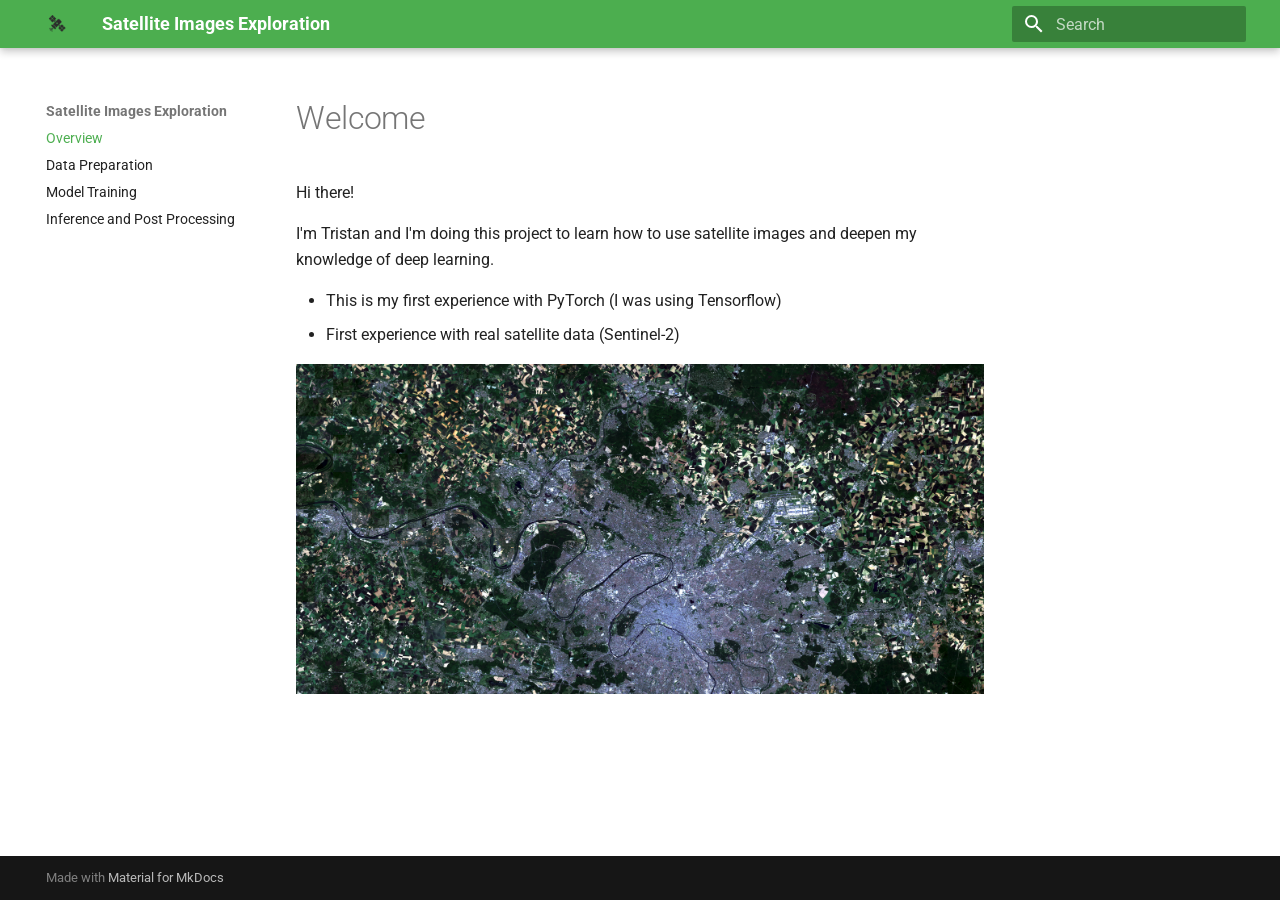
==== commit 92613ce1: "Deploy MkDocs site" ====
--- a/index.html
+++ b/index.html
@@ -213,8 +213,8 @@
         
       
       
-        <label class="md-nav__link md-nav__link--active" for="__toc">
-          
+      <a href="." class="md-nav__link md-nav__link--active">
+        
   
   
   <span class="md-ellipsis">
@@ -223,48 +223,7 @@
   </span>
   
 
-          <span class="md-nav__icon md-icon"></span>
-        </label>
-      
-      <a href="." class="md-nav__link md-nav__link--active">
-        
-  
-  
-  <span class="md-ellipsis">
-    Overview
-    
-  </span>
-  
-
       </a>
-      
-        
-
-<nav class="md-nav md-nav--secondary" aria-label="Table of contents">
-  
-  
-  
-    
-  
-  
-    <label class="md-nav__title" for="__toc">
-      <span class="md-nav__icon md-icon"></span>
-      Table of contents
-    </label>
-    <ul class="md-nav__list" data-md-component="toc" data-md-scrollfix>
-      
-        <li class="md-nav__item">
-  <a href="#pipeline" class="md-nav__link">
-    <span class="md-ellipsis">
-      Pipeline
-    </span>
-  </a>
-  
-</li>
-      
-    </ul>
-  
-</nav>
       
     </li>
   
@@ -355,23 +314,6 @@
   
     
   
-  
-    <label class="md-nav__title" for="__toc">
-      <span class="md-nav__icon md-icon"></span>
-      Table of contents
-    </label>
-    <ul class="md-nav__list" data-md-component="toc" data-md-scrollfix>
-      
-        <li class="md-nav__item">
-  <a href="#pipeline" class="md-nav__link">
-    <span class="md-ellipsis">
-      Pipeline
-    </span>
-  </a>
-  
-</li>
-      
-    </ul>
   
 </nav>
                   </div>
@@ -394,15 +336,7 @@
 <li>This is my first experience with PyTorch (I was using Tensorflow)</li>
 <li>First experience with real satellite data (Sentinel-2)</li>
 </ul>
-<p><img alt="mosaic" src="images/mosaic-3.png" /></p>
-<h2 id="pipeline">Pipeline<a class="headerlink" href="#pipeline" title="Permanent link">&para;</a></h2>
-<ol>
-<li>Download Sentinel-2 images from the same location on several dates.</li>
-<li>Run the cloud segmentation model and generate a “cloud mask”.</li>
-<li>From this mask, remove images that are too cloudy from the dataset.</li>
-<li>Transform the mask into alpha (invert it to remove the remaining clouds).</li>
-<li>Stack the RGBA images to build a cloud-free mosaic.</li>
-</ol>
+<p><img alt="mosaic" src="images/cover.png" /></p>
 
 
 
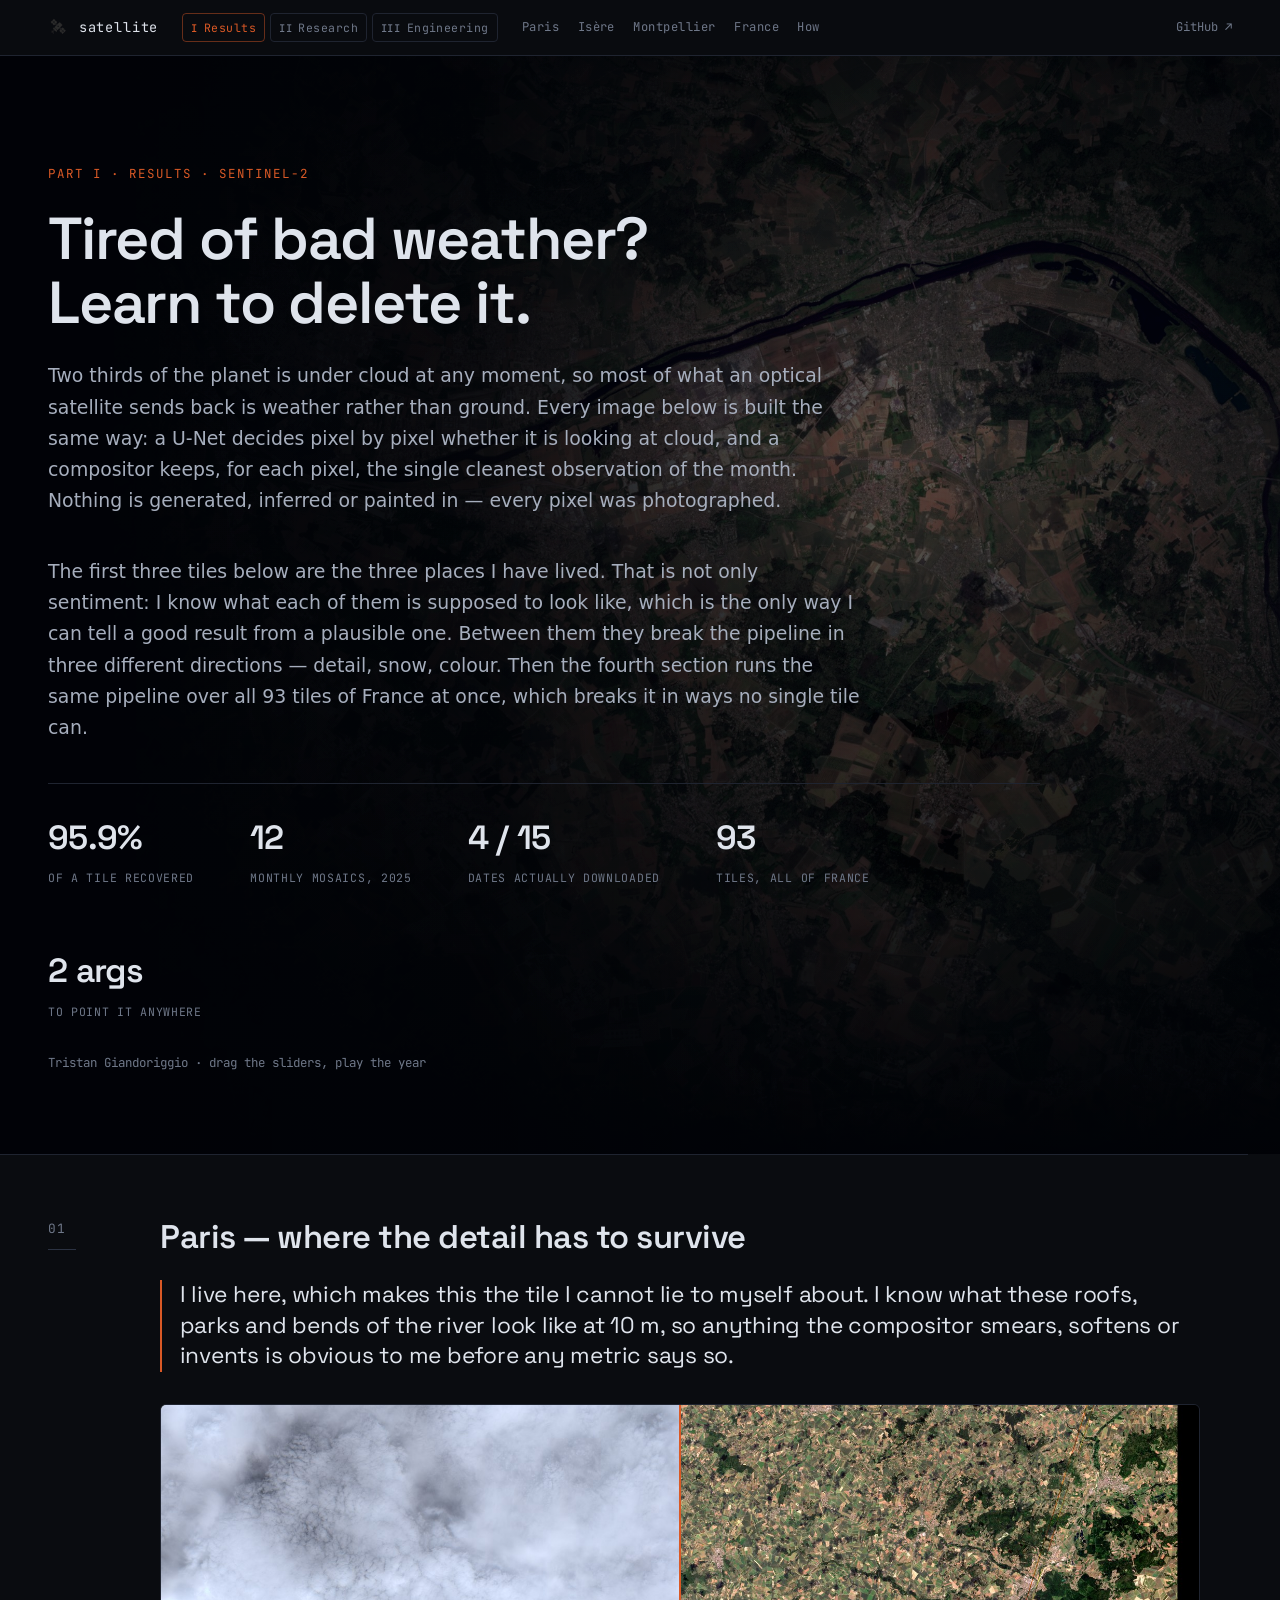
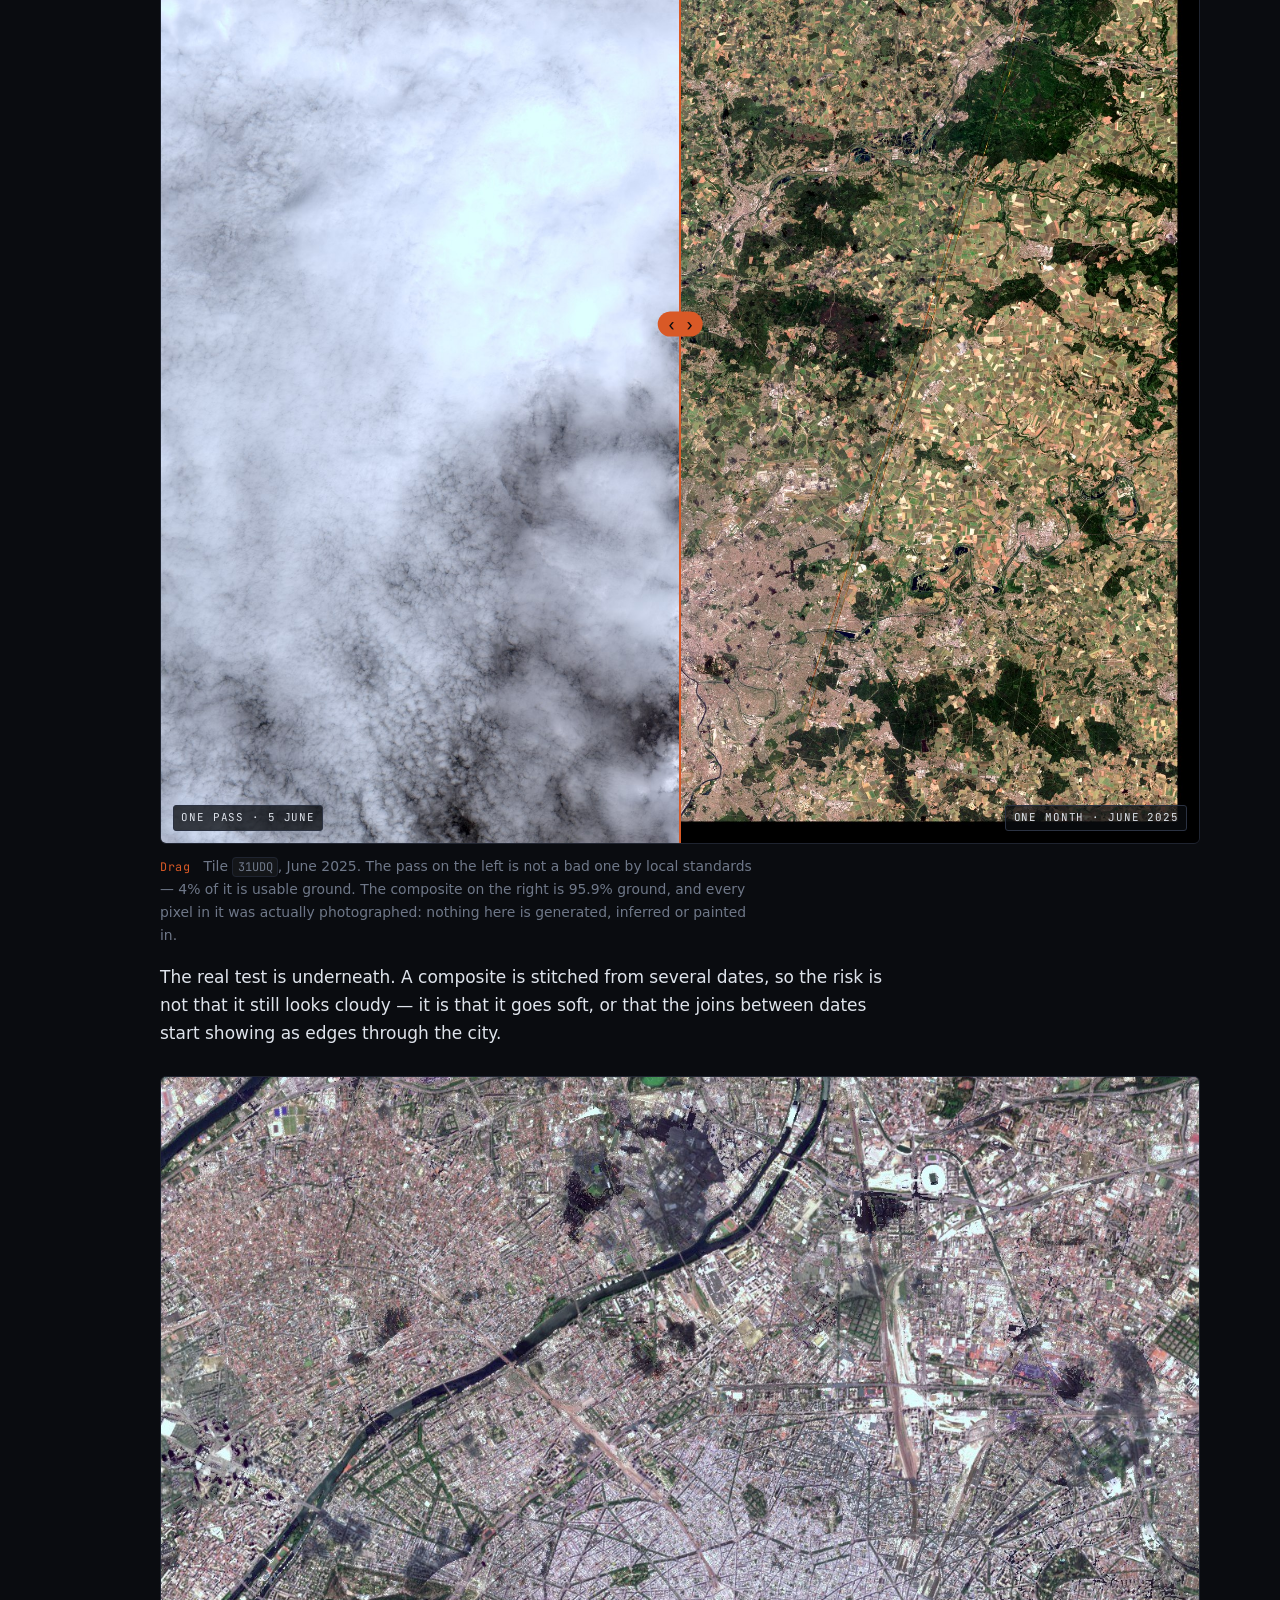
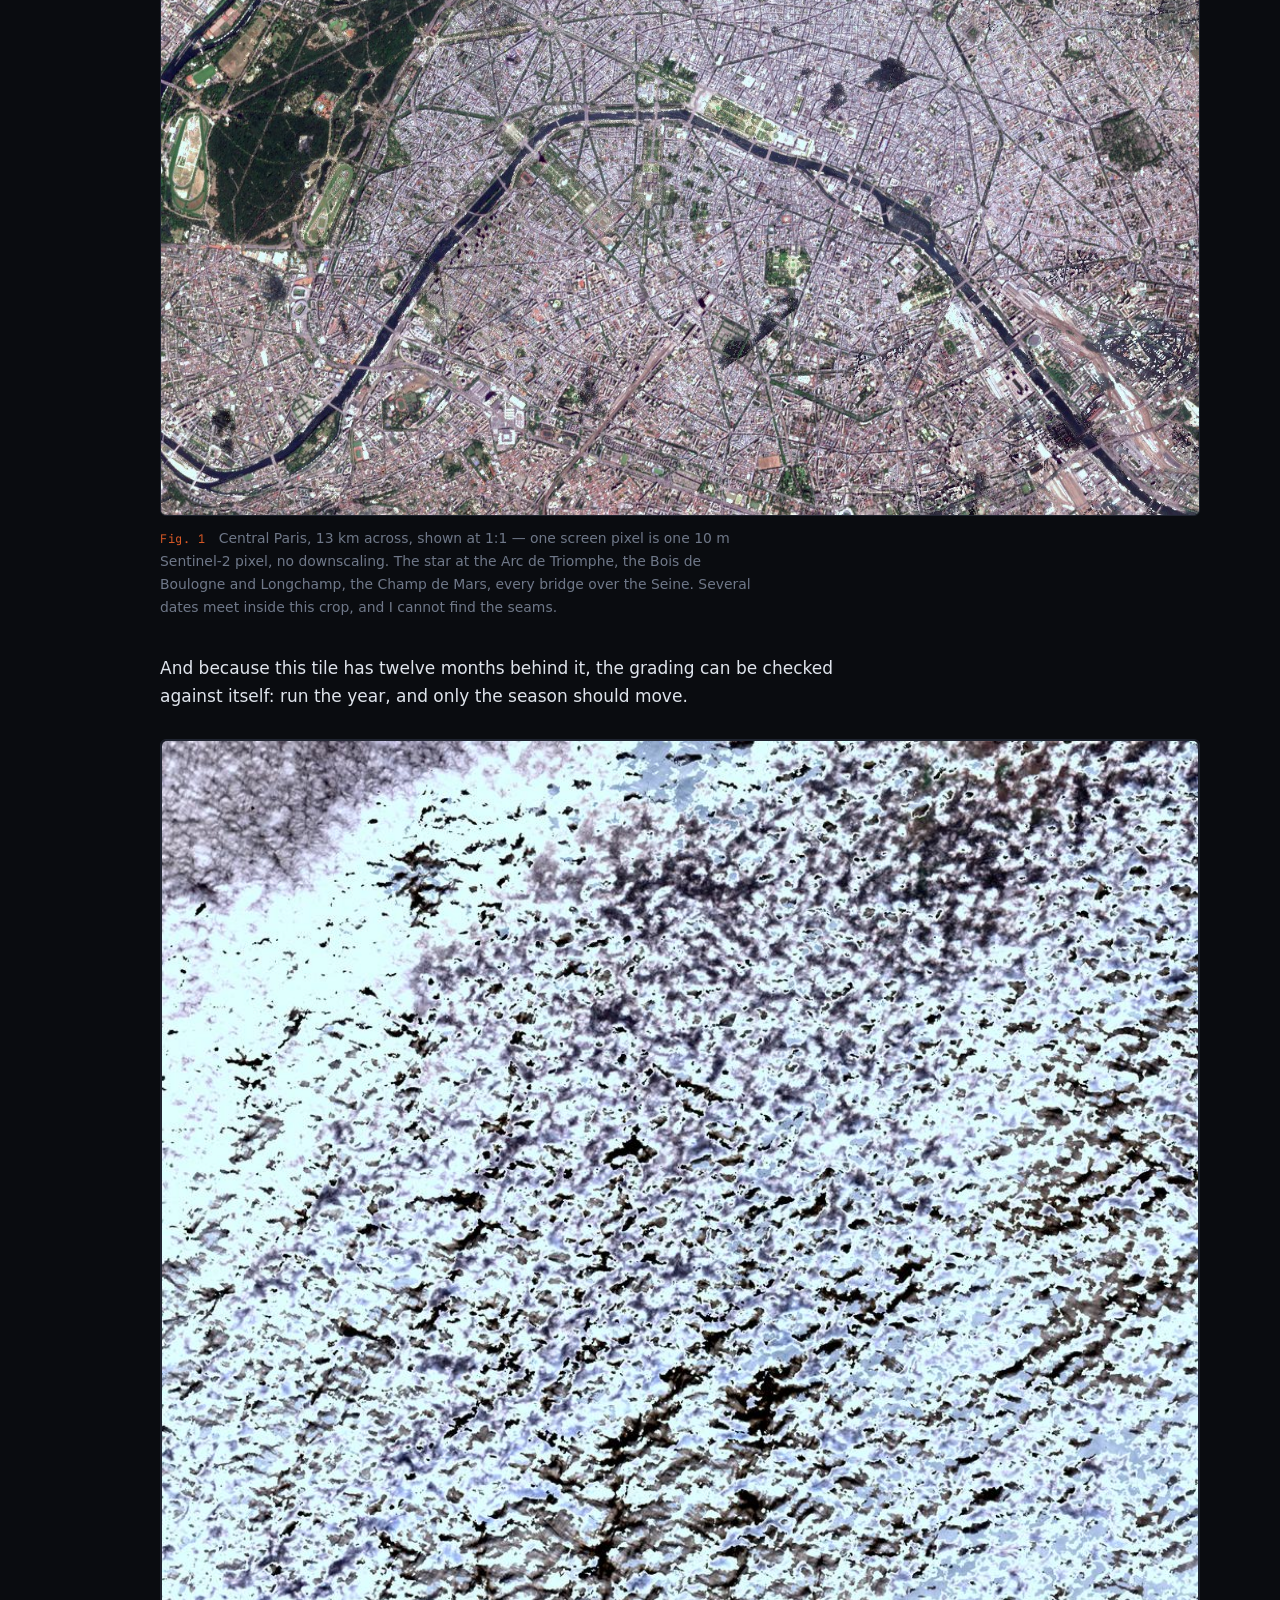
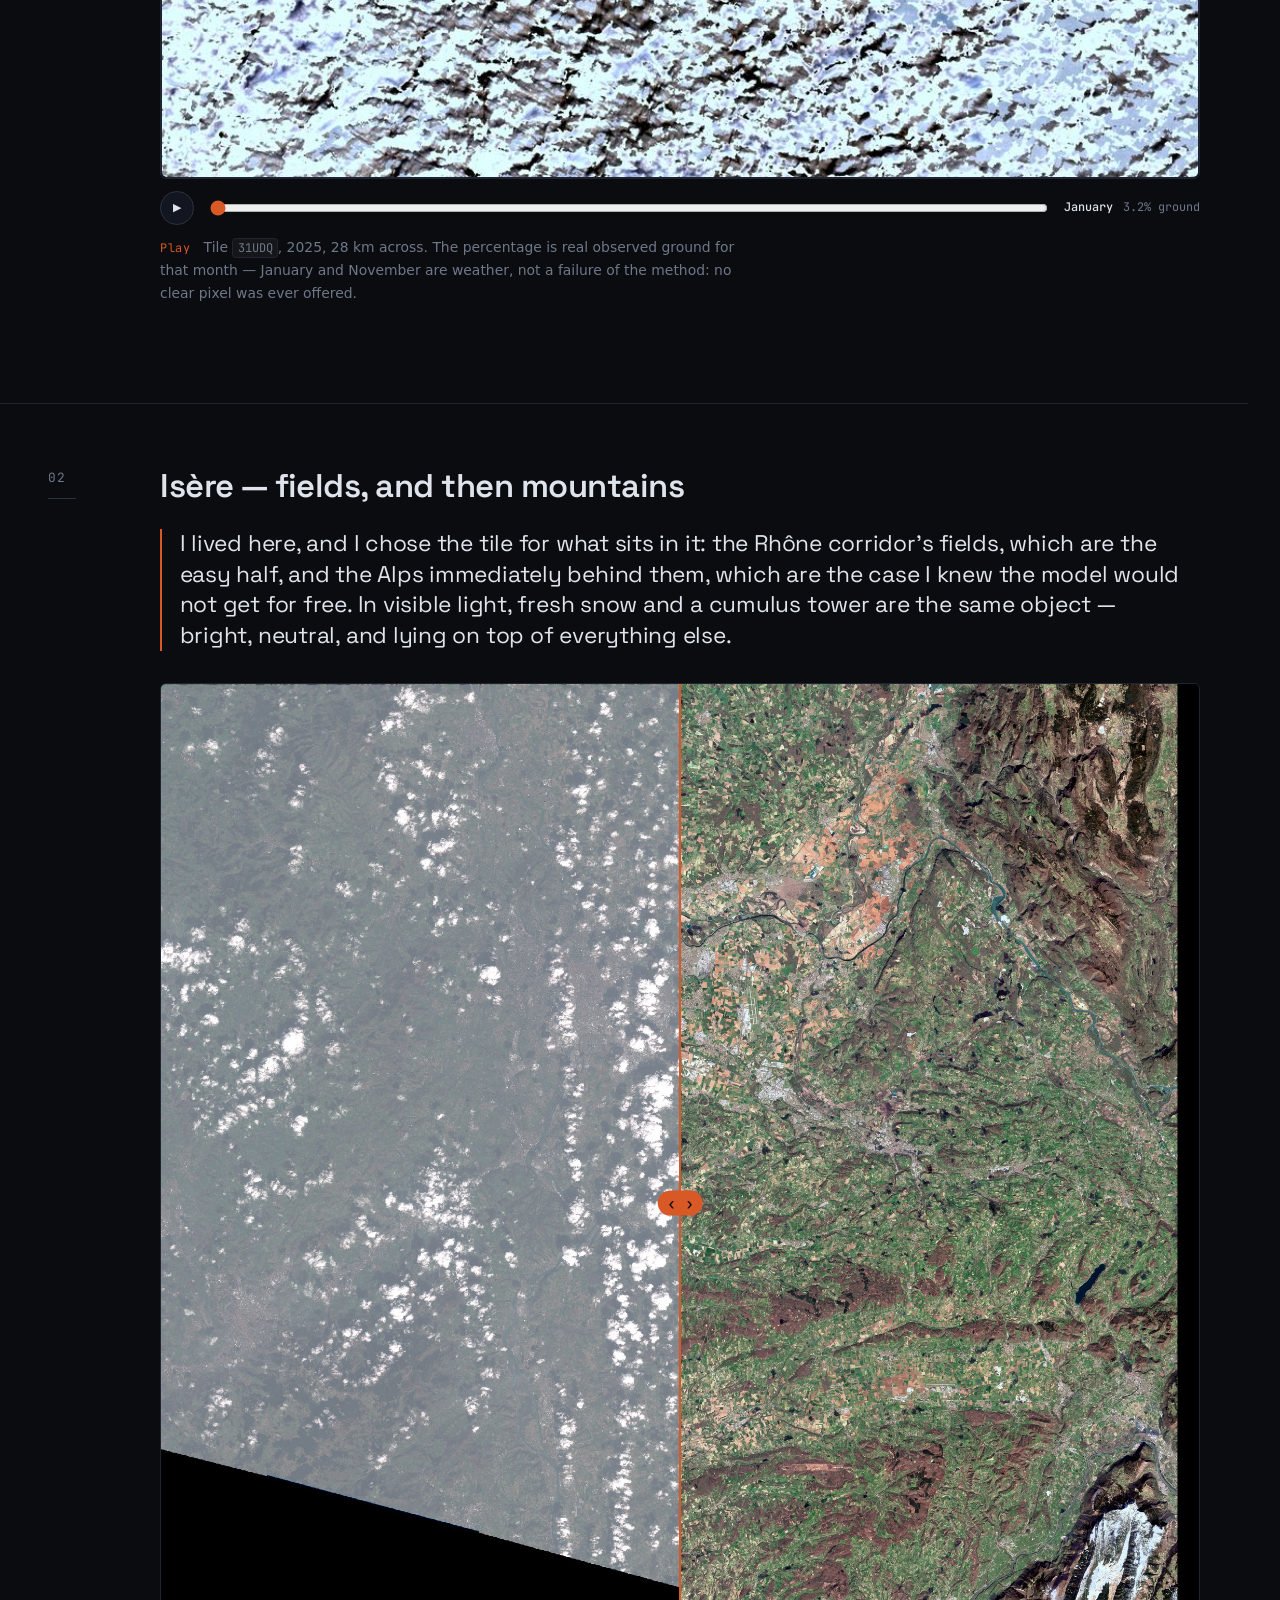
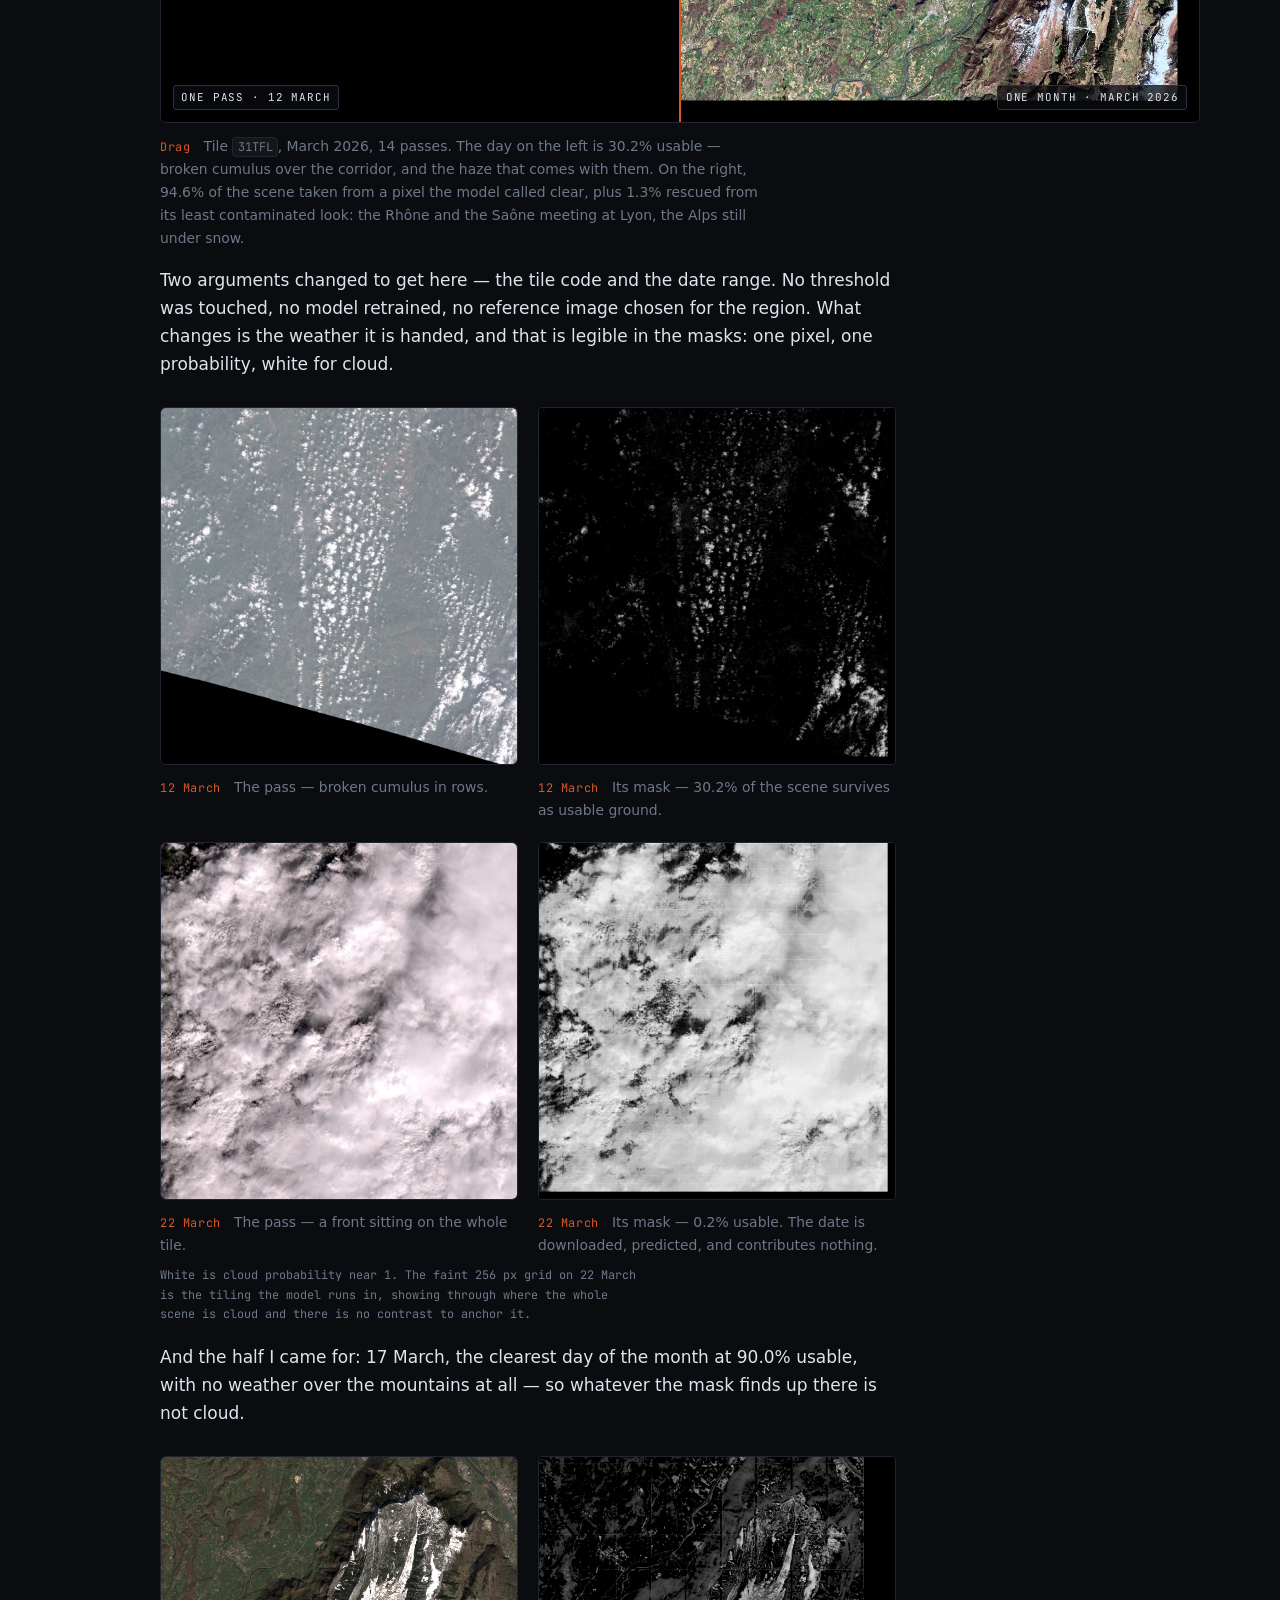
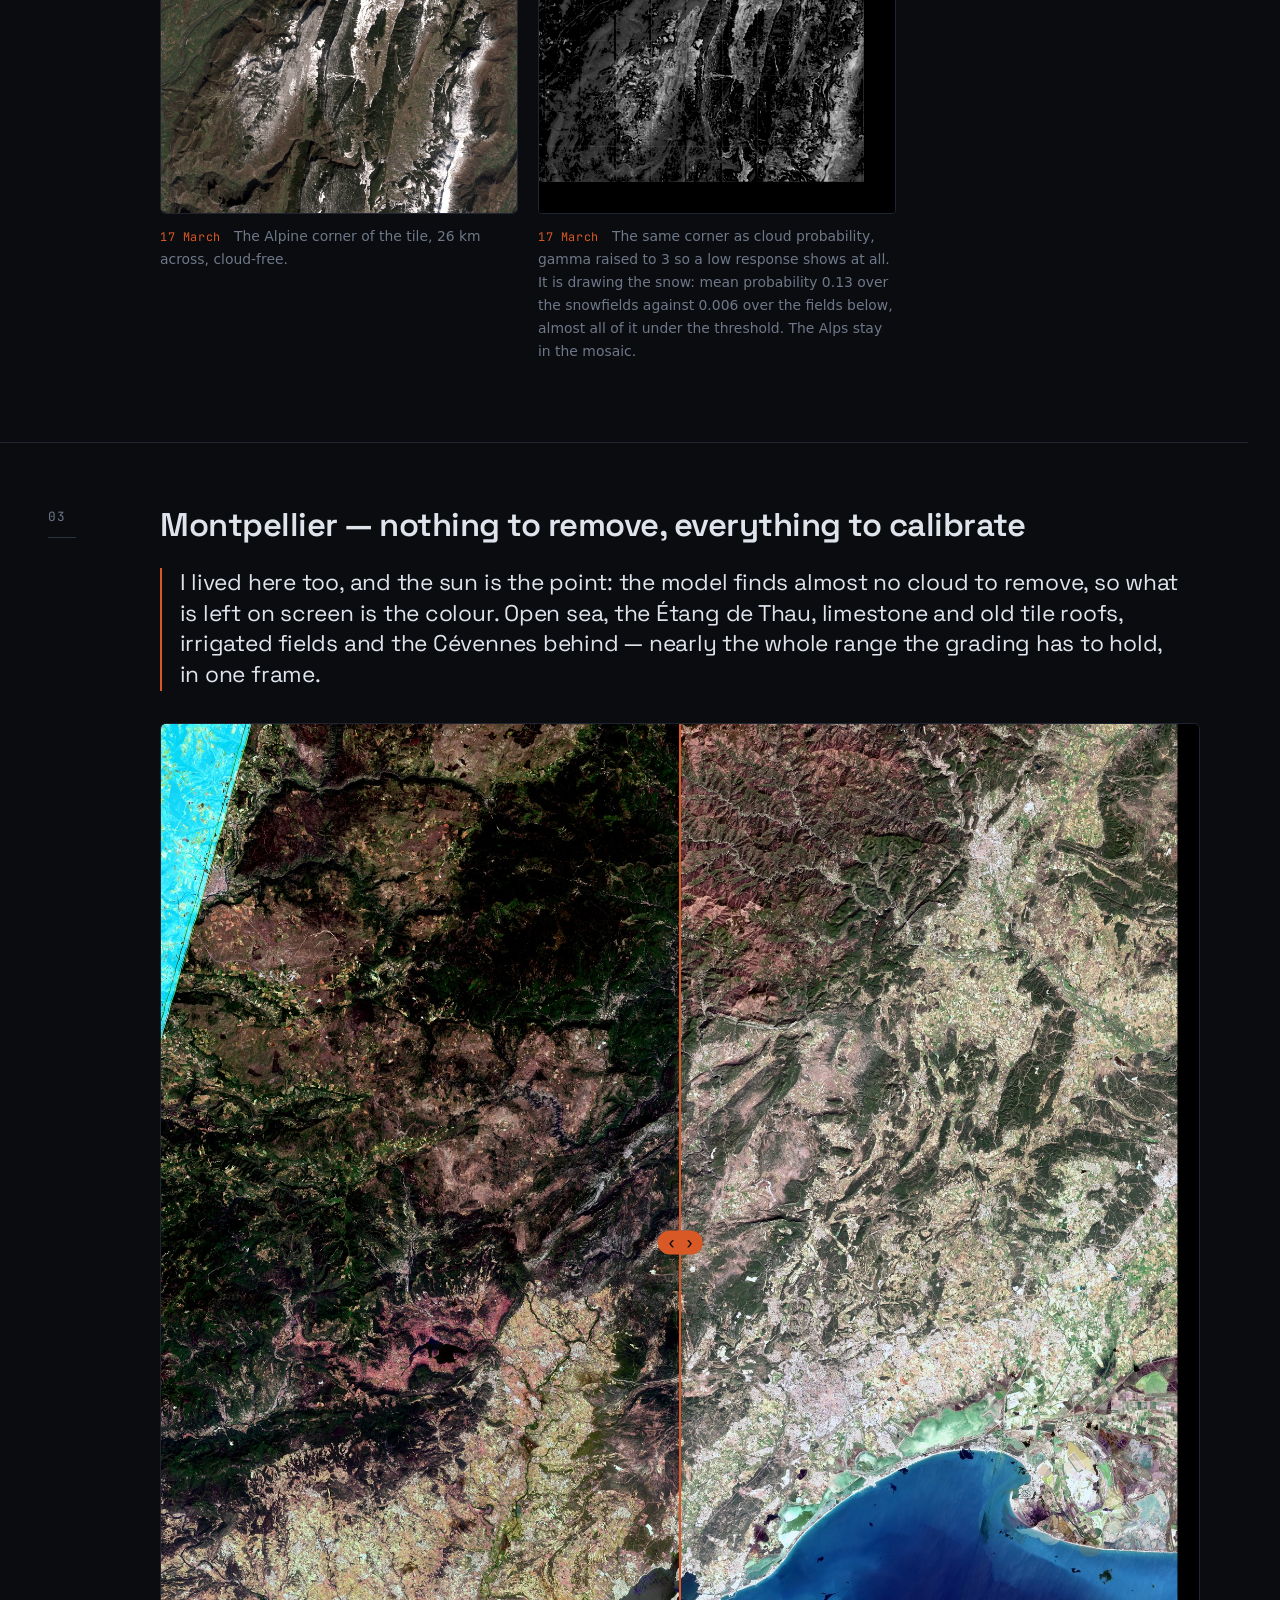
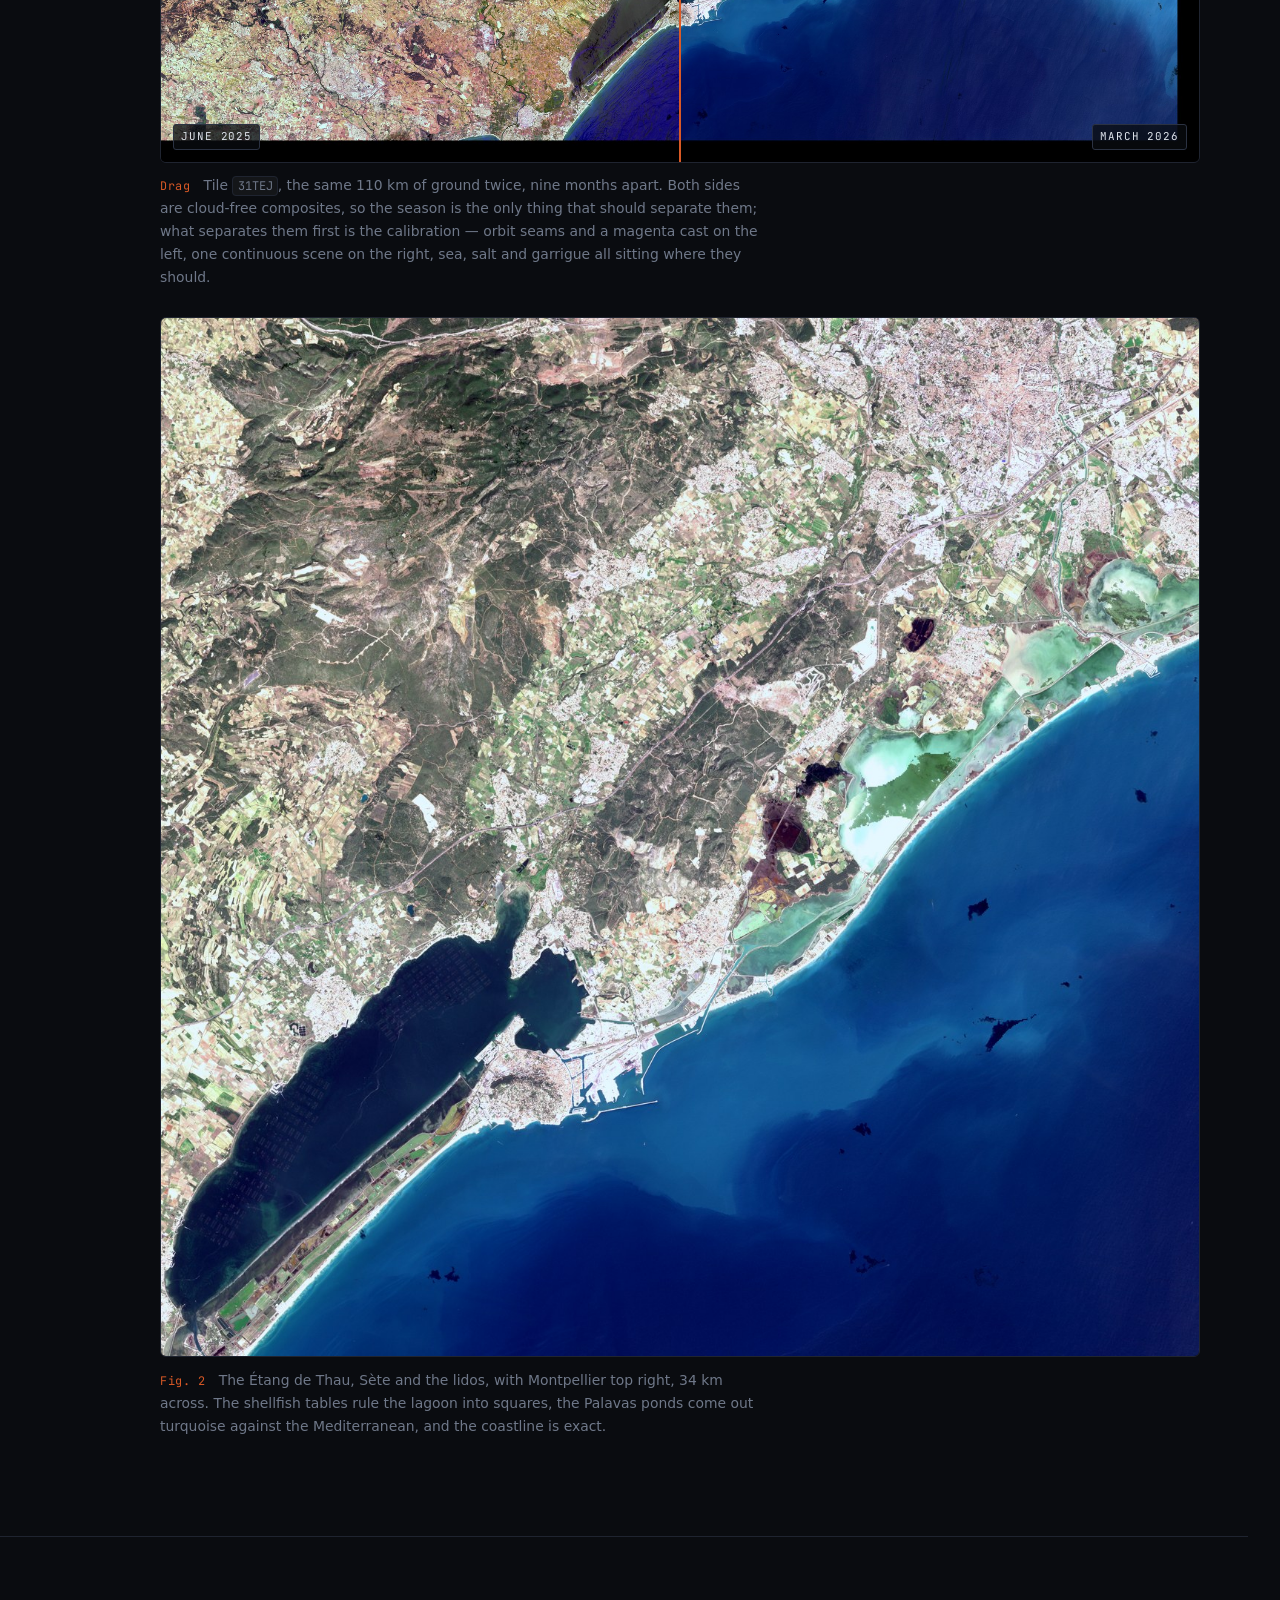
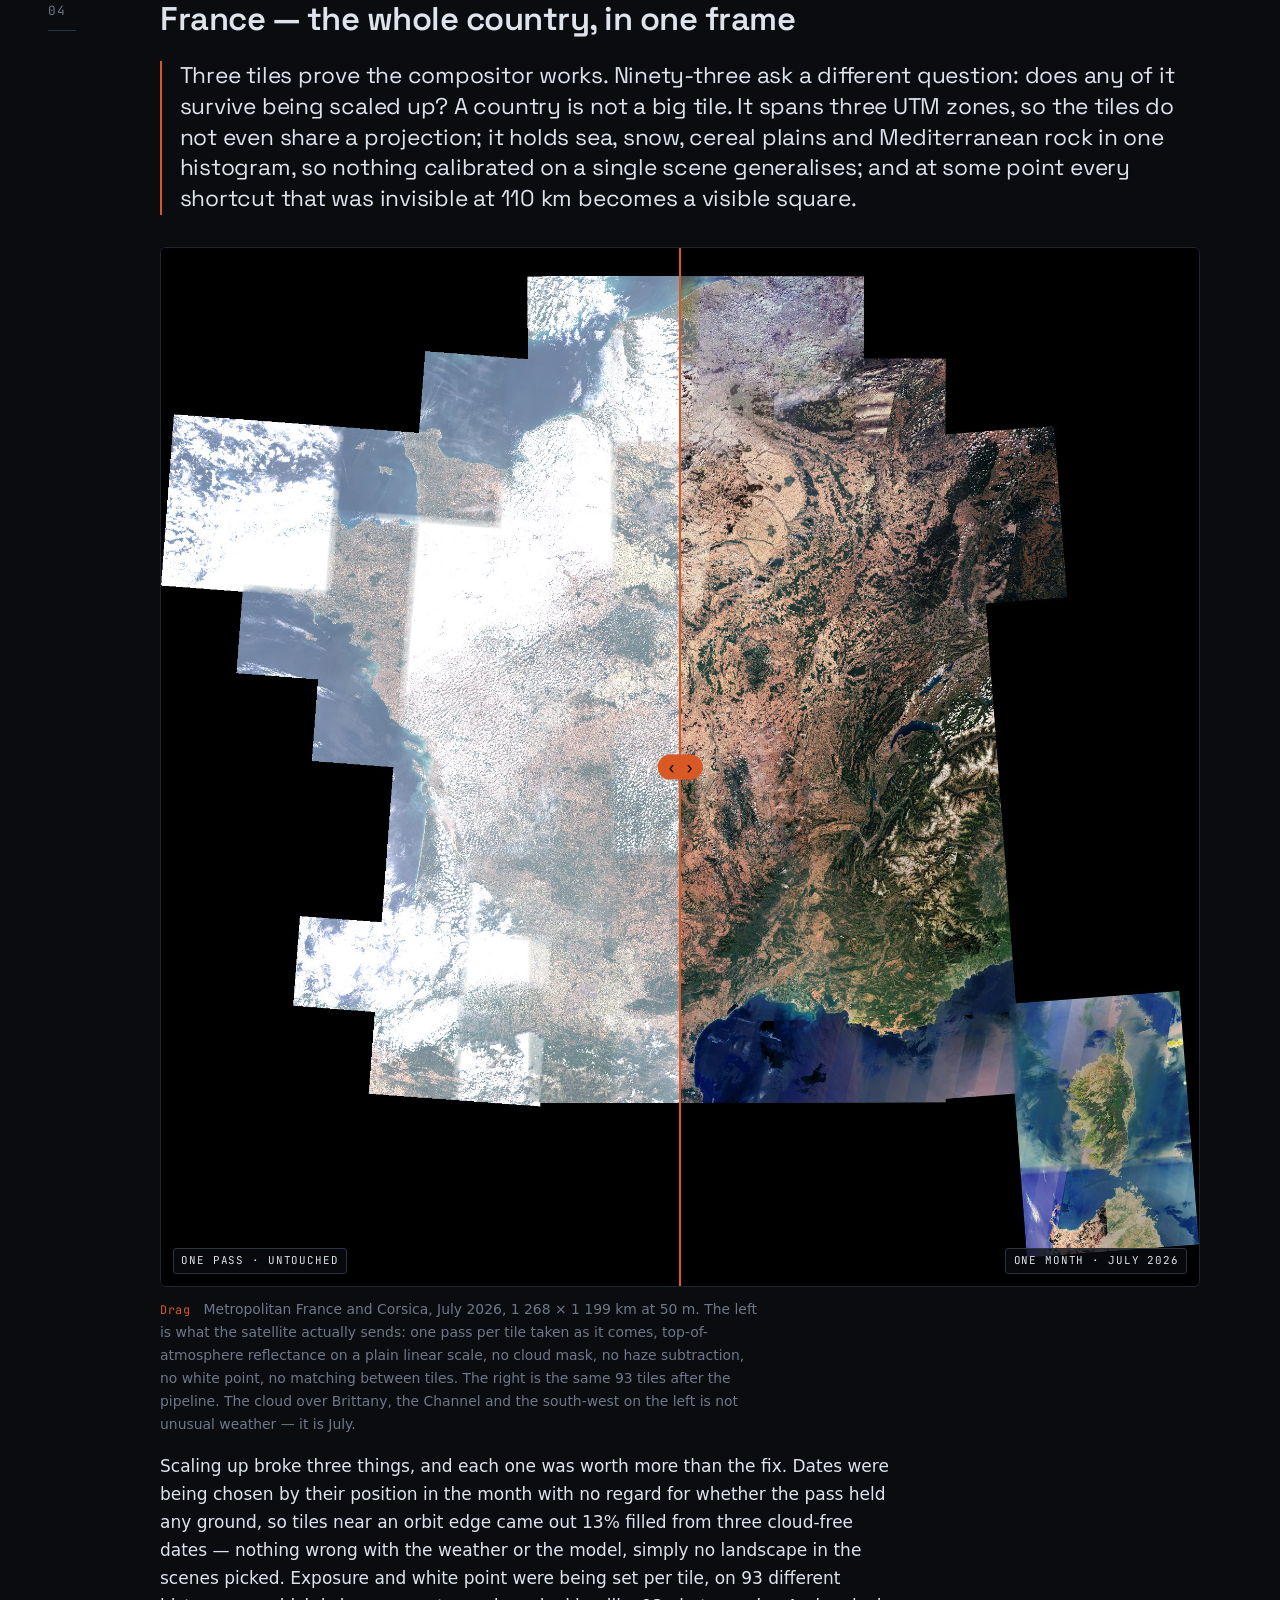
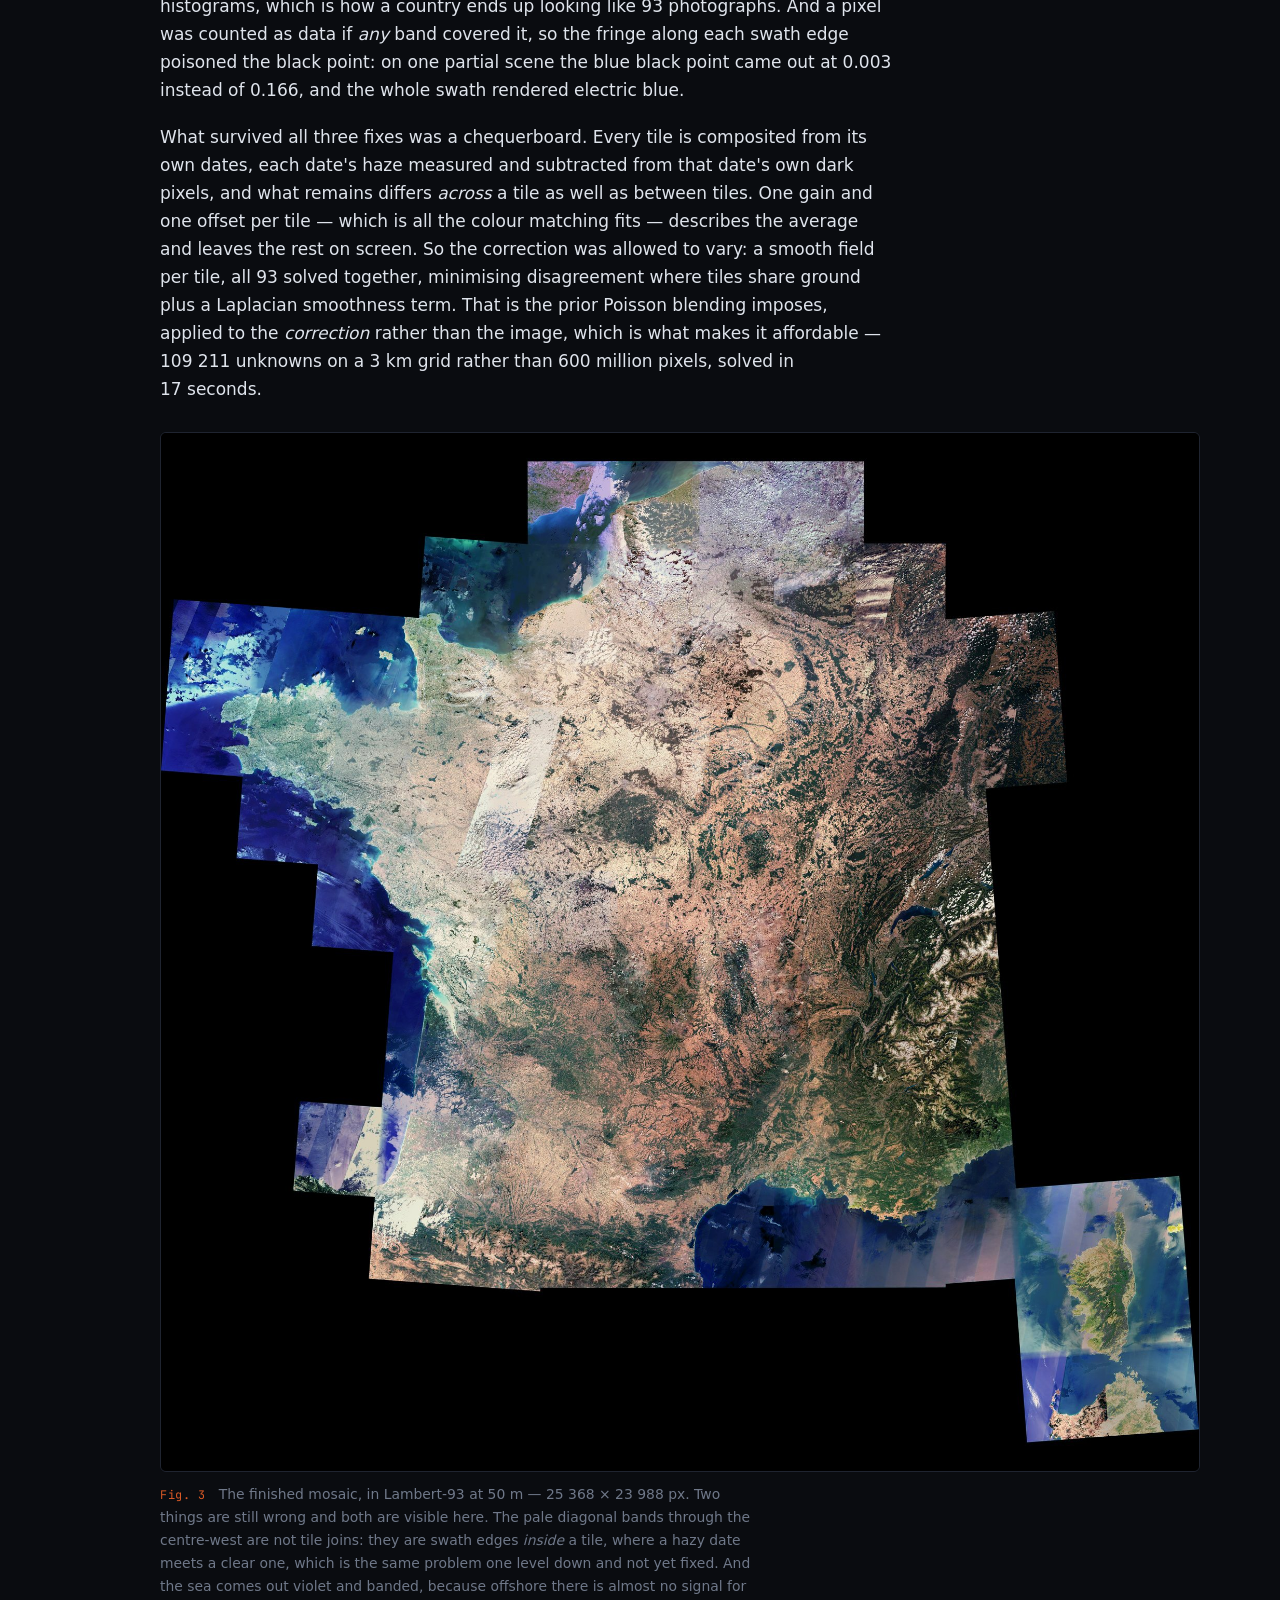
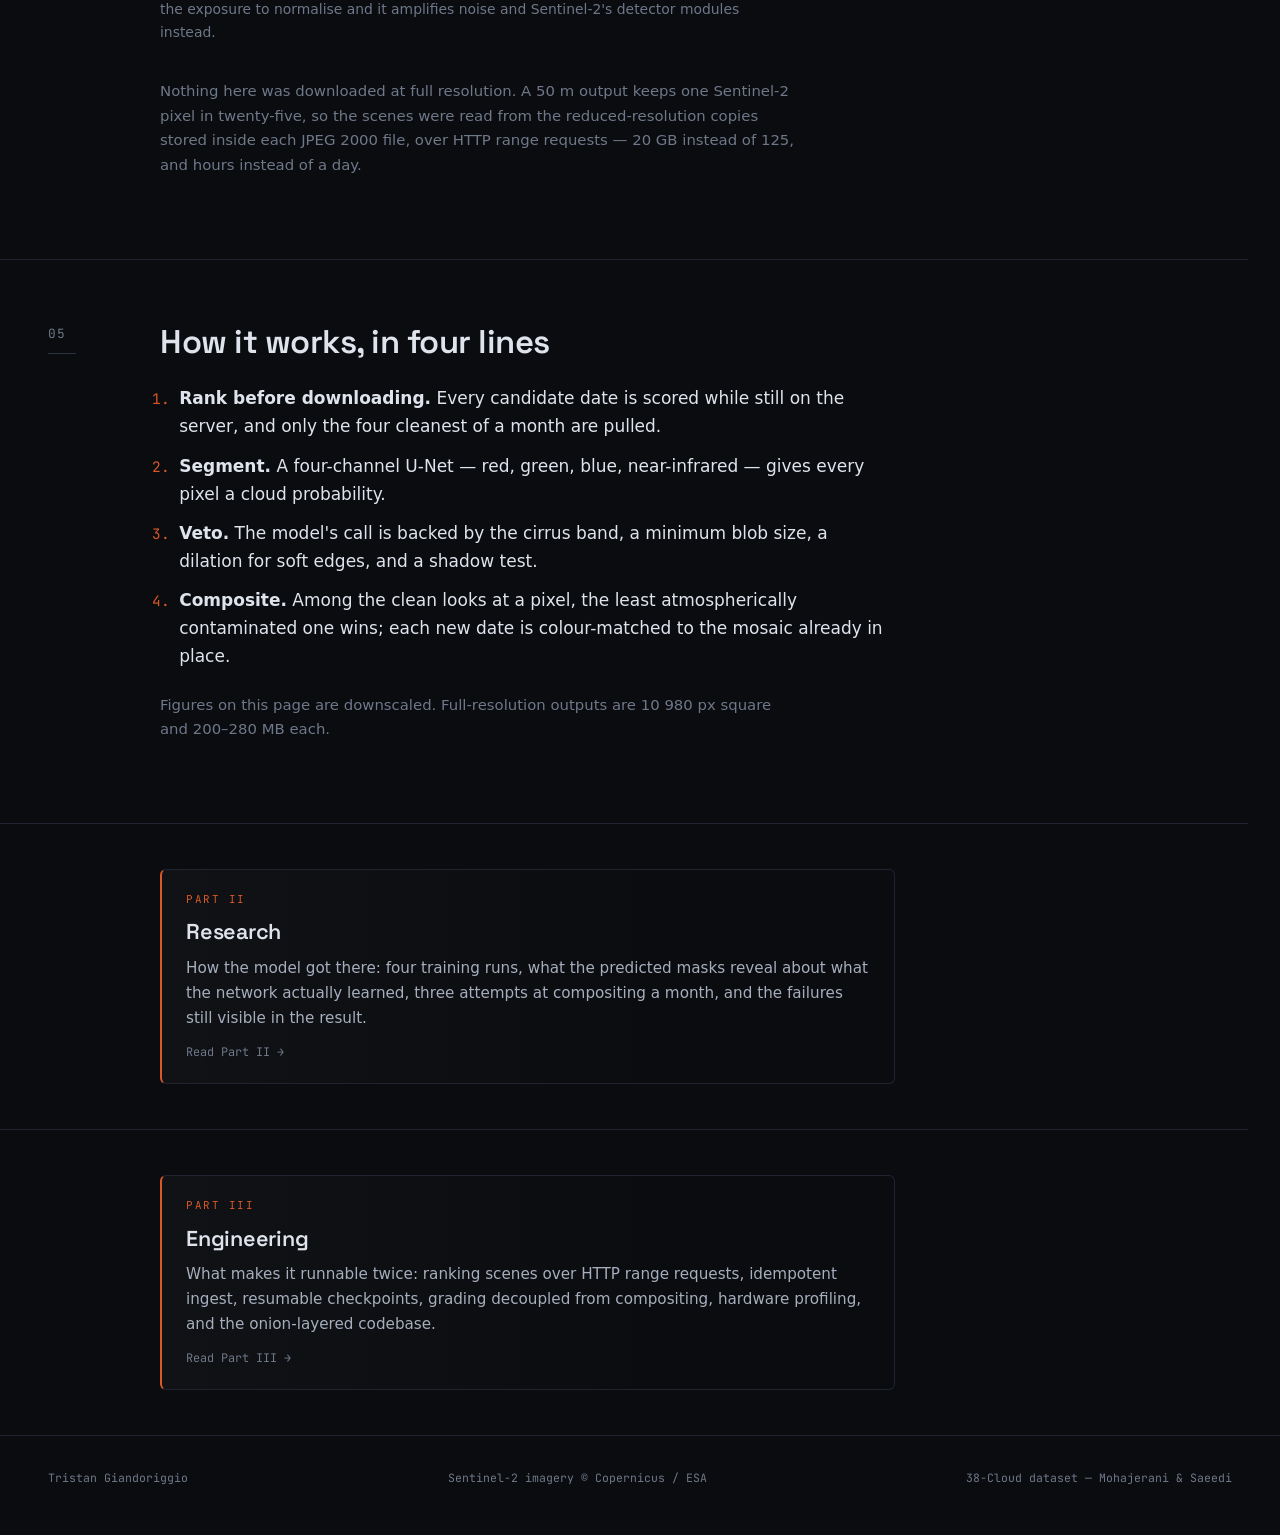
==== commit 6d9a2e17: "Deploy documentation (2f4e042839afc327d5224ba88b700fb4759a1b70)" ====
--- a/index.html
+++ b/index.html
@@ -1,397 +1,365 @@
-
 <!doctype html>
-<html lang="en" class="no-js">
-  <head>
-    
-      <meta charset="utf-8">
-      <meta name="viewport" content="width=device-width,initial-scale=1">
-      
-        <meta name="description" content="Explore and analyze satellite images with deep learning techniques.">
-      
-      
-        <meta name="author" content="Tristan Giandoriggio">
-      
-      
-      
-      
-        <link rel="next" href="data/">
-      
-      
-      <link rel="icon" href="images/logo.png">
-      <meta name="generator" content="mkdocs-1.6.1, mkdocs-material-9.6.14">
-    
-    
-      
-        <title>Satellite Images Exploration</title>
-      
-    
-    
-      <link rel="stylesheet" href="assets/stylesheets/main.342714a4.min.css">
-      
-        
-        <link rel="stylesheet" href="assets/stylesheets/palette.06af60db.min.css">
-      
-      
-
-
-    
-    
-      
-    
-    
-      
-        
-        
-        <link rel="preconnect" href="https://fonts.gstatic.com" crossorigin>
-        <link rel="stylesheet" href="https://fonts.googleapis.com/css?family=Roboto:300,300i,400,400i,700,700i%7CRoboto+Mono:400,400i,700,700i&display=fallback">
-        <style>:root{--md-text-font:"Roboto";--md-code-font:"Roboto Mono"}</style>
-      
-    
-    
-      <link rel="stylesheet" href="stylesheets/extra.css">
-    
-    <script>__md_scope=new URL(".",location),__md_hash=e=>[...e].reduce(((e,_)=>(e<<5)-e+_.charCodeAt(0)),0),__md_get=(e,_=localStorage,t=__md_scope)=>JSON.parse(_.getItem(t.pathname+"."+e)),__md_set=(e,_,t=localStorage,a=__md_scope)=>{try{t.setItem(a.pathname+"."+e,JSON.stringify(_))}catch(e){}}</script>
-    
-      
-
-    
-    
-    
-  </head>
-  
-  
-    
-    
-    
-    
-    
-    <body dir="ltr" data-md-color-scheme="default" data-md-color-primary="green" data-md-color-accent="indigo">
-  
-    
-    <input class="md-toggle" data-md-toggle="drawer" type="checkbox" id="__drawer" autocomplete="off">
-    <input class="md-toggle" data-md-toggle="search" type="checkbox" id="__search" autocomplete="off">
-    <label class="md-overlay" for="__drawer"></label>
-    <div data-md-component="skip">
-      
-        
-        <a href="#welcome" class="md-skip">
-          Skip to content
-        </a>
-      
-    </div>
-    <div data-md-component="announce">
-      
-    </div>
-    
-    
-      
-
-  
-
-<header class="md-header md-header--shadow" data-md-component="header">
-  <nav class="md-header__inner md-grid" aria-label="Header">
-    <a href="." title="Satellite Images Exploration" class="md-header__button md-logo" aria-label="Satellite Images Exploration" data-md-component="logo">
-      
-  <img src="images/logo.png" alt="logo">
-
+<html lang="en">
+<head>
+<meta charset="utf-8" />
+<meta name="viewport" content="width=device-width, initial-scale=1" />
+<title>Satellite &mdash; Cloud-free Sentinel-2</title>
+<meta name="description" content="Removing cloud from any Sentinel-2 tile: a U-Net segments cloud per pixel and a compositor keeps the cleanest observation of each pixel across a month. Results, research log and engineering." />
+<meta name="author" content="Tristan Giandoriggio" />
+<meta property="og:title" content="Satellite &mdash; Cloud-free Sentinel-2" />
+<meta property="og:description" content="A month of passes, composited into one cloud-free image. Drag the sliders, play the year." />
+<meta property="og:image" content="assets/cover_seine_valley.jpg" />
+<meta property="og:type" content="website" />
+<link rel="icon" href="assets/logo.png" />
+<link rel="preconnect" href="https://fonts.googleapis.com" />
+<link rel="preconnect" href="https://fonts.gstatic.com" crossorigin />
+<link href="https://fonts.googleapis.com/css2?family=Space+Grotesk:wght@500;600;700&family=JetBrains+Mono:wght@400;500&display=swap" rel="stylesheet" />
+<link rel="stylesheet" href="styles.css" />
+</head>
+<body>
+
+<a class="skip" href="#main">Skip to content</a>
+
+<header class="topbar">
+  <a class="brand" href="index.html">
+    <img src="assets/logo.png" alt="" width="24" height="24" />
+    <span>satellite</span>
+  </a>
+  <div class="parts" role="navigation" aria-label="Parts">
+    <a class="part current" href="index.html" aria-current="page"><b>I</b> Results</a>
+    <a class="part" href="research.html"><b>II</b> Research</a>
+    <a class="part" href="engineering.html"><b>III</b> Engineering</a>
+  </div>
+  <nav class="tabs" aria-label="Sections">
+    <a href="#paris">Paris</a>
+    <a href="#isere">Is&egrave;re</a>
+    <a href="#montpellier">Montpellier</a>
+    <a href="#france">France</a>
+    <a href="#how">How</a>
+  </nav>
+  <a class="repo" href="https://github.com/tristanGIANDO/satellite">GitHub &#8599;</a>
+</header>
+
+<main id="main">
+
+<section class="hero" id="top">
+  <div class="hero-media" aria-hidden="true"></div>
+  <div class="hero-inner">
+    <p class="kicker">Part I &middot; Results &middot; Sentinel-2</p>
+    <h1>Tired of bad weather?<br />Learn to delete it.</h1>
+    <p class="lede">
+      Two thirds of the planet is under cloud at any moment, so most of what an optical satellite sends back
+      is weather rather than ground. Every image below is built the same way: a U-Net decides pixel by pixel
+      whether it is looking at cloud, and a compositor keeps, for each pixel, the single cleanest observation
+      of the month. Nothing is generated, inferred or painted in &mdash; every pixel was photographed.
+    </p>
+    <p class="lede">
+      The first three tiles below are the three places I have lived. That is not only sentiment: I know what
+      each of them is supposed to look like, which is the only way I can tell a good result from a plausible
+      one. Between them they break the pipeline in three different directions &mdash; detail, snow, colour.
+      Then the fourth section runs the same pipeline over all 93 tiles of France at once, which breaks it in
+      ways no single tile can.
+    </p>
+    <ul class="stats">
+      <li><b>95.9%</b><span>of a tile recovered</span></li>
+      <li><b>12</b><span>monthly mosaics, 2025</span></li>
+      <li><b>4 / 15</b><span>dates actually downloaded</span></li>
+      <li><b>93</b><span>tiles, all of France</span></li>
+      <li><b>2 args</b><span>to point it anywhere</span></li>
+    </ul>
+    <p class="byline">Tristan Giandoriggio &middot; drag the sliders, play the year</p>
+  </div>
+</section>
+
+<section id="paris" class="entry result">
+  <div class="rail"><span class="num">01</span></div>
+  <div class="body">
+    <h2>Paris &mdash; where the detail has to survive</h2>
+    <p class="claim">
+      I live here, which makes this the tile I cannot lie to myself about. I know what these roofs, parks and
+      bends of the river look like at 10&nbsp;m, so anything the compositor smears, softens or invents is
+      obvious to me before any metric says so.
+    </p>
+
+    <div class="compare"
+         data-before="assets/june_before_clouds.jpg"
+         data-after="assets/mosaic_202506_final.jpg"
+         data-label-before="One pass &middot; 5 June"
+         data-label-after="One month &middot; June 2025">
+      <figcaption class="compare-cap">
+        <span class="fignum">Drag</span> Tile <code>31UDQ</code>, June 2025. The pass on the left is not a bad
+        one by local standards &mdash; 4% of it is usable ground. The composite on the right is 95.9% ground, and
+        every pixel in it was actually photographed: nothing here is generated, inferred or painted in.
+      </figcaption>
+    </div>
+
+    <p>
+      The real test is underneath. A composite is stitched from several dates, so the risk is not that it
+      still looks cloudy &mdash; it is that it goes soft, or that the joins between dates start showing as
+      edges through the city.
+    </p>
+
+    <figure class="fig">
+      <img src="assets/paris_centre_crop.jpg" alt="Central Paris in the June 2025 mosaic at full resolution: the Arc de Triomphe star, the Bois de Boulogne, the Seine" loading="lazy" />
+      <figcaption><span class="fignum">Fig. 1</span> Central Paris, 13&nbsp;km across, shown at 1:1 &mdash;
+        one screen pixel is one 10&nbsp;m Sentinel-2 pixel, no downscaling. The star at the Arc de Triomphe,
+        the Bois de Boulogne and Longchamp, the Champ de Mars, every bridge over the Seine. Several dates meet
+        inside this crop, and I cannot find the seams.</figcaption>
+    </figure>
+
+    <p>
+      And because this tile has twelve months behind it, the grading can be checked against itself: run the
+      year, and only the season should move.
+    </p>
+
+    <figure class="fig player-fig">
+      <div class="player" id="year-player"
+           data-prefix="assets/year_frame_" data-count="12"
+           data-labels="January,February,March,April,May,June,July,August,September,October,November,December"
+           data-coverage="3.2,85.1,93.6,95.0,94.9,95.3,95.0,94.3,74.1,77.4,60.7,89.0"
+           data-alt="Cloud-free mosaic of central Paris"></div>
+      <figcaption><span class="fignum">Play</span> Tile <code>31UDQ</code>, 2025, 28&nbsp;km across. The
+        percentage is real observed ground for that month &mdash; January and November are weather, not a
+        failure of the method: no clear pixel was ever offered.</figcaption>
+    </figure>
+  </div>
+</section>
+
+<section id="isere" class="entry result">
+  <div class="rail"><span class="num">02</span></div>
+  <div class="body">
+    <h2>Is&egrave;re &mdash; fields, and then mountains</h2>
+    <p class="claim">
+      I lived here, and I chose the tile for what sits in it: the Rh&ocirc;ne corridor's fields, which are the
+      easy half, and the Alps immediately behind them, which are the case I knew the model would not get for
+      free. In visible light, fresh snow and a cumulus tower are the same object &mdash; bright, neutral, and
+      lying on top of everything else.
+    </p>
+
+    <div class="compare"
+         data-before="assets/pass_31TFL_2026-03-12.jpg"
+         data-after="assets/mosaic_31TFL_202603.jpg"
+         data-label-before="One pass &middot; 12 March"
+         data-label-after="One month &middot; March 2026">
+      <figcaption class="compare-cap">
+        <span class="fignum">Drag</span> Tile <code>31TFL</code>, March 2026, 14 passes. The day on the left is
+        30.2% usable &mdash; broken cumulus over the corridor, and the haze that comes with them. On the right,
+        94.6% of the scene taken from a pixel the model called clear, plus 1.3% rescued from its least
+        contaminated look: the Rh&ocirc;ne and the Sa&ocirc;ne meeting at Lyon, the Alps still under snow.
+      </figcaption>
+    </div>
+
+    <p>
+      Two arguments changed to get here &mdash; the tile code and the date range. No threshold was touched, no
+      model retrained, no reference image chosen for the region. What changes is the weather it is handed, and
+      that is legible in the masks: one pixel, one probability, white for cloud.
+    </p>
+
+    <div class="mask-grid">
+      <figure class="fig">
+        <img src="assets/pass_31TFL_2026-03-12.jpg" alt="Sentinel-2 pass over Lyon on 12 March 2026, scattered cumulus" loading="lazy" />
+        <figcaption><span class="fignum">12 March</span> The pass &mdash; broken cumulus in rows.</figcaption>
+      </figure>
+      <figure class="fig mask">
+        <img src="assets/mask_31TFL_2026-03-12.jpg" alt="Cloud probability map for 12 March 2026, the cumulus picked out as white blobs on black" loading="lazy" />
+        <figcaption><span class="fignum">12 March</span> Its mask &mdash; 30.2% of the scene survives as usable ground.</figcaption>
+      </figure>
+      <figure class="fig">
+        <img src="assets/pass_31TFL_2026-03-22.jpg" alt="Sentinel-2 pass over Lyon on 22 March 2026, near-total overcast" loading="lazy" />
+        <figcaption><span class="fignum">22 March</span> The pass &mdash; a front sitting on the whole tile.</figcaption>
+      </figure>
+      <figure class="fig mask">
+        <img src="assets/mask_31TFL_2026-03-22.jpg" alt="Cloud probability map for 22 March 2026, almost entirely white" loading="lazy" />
+        <figcaption><span class="fignum">22 March</span> Its mask &mdash; 0.2% usable. The date is downloaded, predicted, and contributes nothing.</figcaption>
+      </figure>
+    </div>
+    <p class="caption-note">
+      White is cloud probability near 1. The faint 256&nbsp;px grid on 22 March is the tiling the model runs
+      in, showing through where the whole scene is cloud and there is no contrast to anchor it.
+    </p>
+
+    <p>
+      And the half I came for: 17&nbsp;March, the clearest day of the month at 90.0% usable, with no weather
+      over the mountains at all &mdash; so whatever the mask finds up there is not cloud.
+    </p>
+
+    <div class="mask-grid">
+      <figure class="fig">
+        <img src="assets/alps_pass_2026-03-17.jpg" alt="The snow-covered Alpine ridges of tile 31TFL on 17 March 2026, cloud-free" loading="lazy" />
+        <figcaption><span class="fignum">17 March</span> The Alpine corner of the tile, 26&nbsp;km across, cloud-free.</figcaption>
+      </figure>
+      <figure class="fig mask">
+        <img src="assets/alps_mask_2026-03-17_boost.jpg" alt="The same corner as cloud probability, gamma-boosted: the snowfields glow" loading="lazy" />
+        <figcaption><span class="fignum">17 March</span> The same corner as cloud probability, gamma raised
+          to 3 so a low response shows at all. It is drawing the snow: mean probability 0.13 over the
+          snowfields against 0.006 over the fields below, almost all of it under the threshold. The Alps stay
+          in the mosaic.</figcaption>
+      </figure>
+    </div>
+  </div>
+</section>
+
+<section id="montpellier" class="entry result">
+  <div class="rail"><span class="num">03</span></div>
+  <div class="body">
+    <h2>Montpellier &mdash; nothing to remove, everything to calibrate</h2>
+    <p class="claim">
+      I lived here too, and the sun is the point: the model finds almost no cloud to remove, so what is left on
+      screen is the colour. Open sea, the &Eacute;tang de Thau, limestone and old tile roofs, irrigated fields
+      and the C&eacute;vennes behind &mdash; nearly the whole range the grading has to hold, in one frame.
+    </p>
+
+    <div class="compare"
+         data-before="assets/mosaic_31TEJ_202506.jpg"
+         data-after="assets/mosaic_31TEJ_202603.jpg"
+         data-label-before="June 2025"
+         data-label-after="March 2026">
+      <figcaption class="compare-cap">
+        <span class="fignum">Drag</span> Tile <code>31TEJ</code>, the same 110&nbsp;km of ground twice, nine
+        months apart. Both sides are cloud-free composites, so the season is the only thing that should
+        separate them; what separates them first is the calibration &mdash; orbit seams and a magenta cast on
+        the left, one continuous scene on the right, sea, salt and garrigue all sitting where they should.
+      </figcaption>
+    </div>
+
+    <figure class="fig">
+      <img src="assets/thau_sete_crop.jpg" alt="The Etang de Thau, Sete and the coast in the March 2026 mosaic" loading="lazy" />
+      <figcaption><span class="fignum">Fig. 2</span> The &Eacute;tang de Thau, S&egrave;te and the lidos, with
+        Montpellier top right, 34&nbsp;km across. The shellfish tables rule the lagoon into squares, the
+        Palavas ponds come out turquoise against the Mediterranean, and the coastline is exact.</figcaption>
+    </figure>
+
+  </div>
+</section>
+
+<section id="france" class="entry result">
+  <div class="rail"><span class="num">04</span></div>
+  <div class="body">
+    <h2>France &mdash; the whole country, in one frame</h2>
+    <p class="claim">
+      Three tiles prove the compositor works. Ninety-three ask a different question: does any of it survive
+      being scaled up? A country is not a big tile. It spans three UTM zones, so the tiles do not even share a
+      projection; it holds sea, snow, cereal plains and Mediterranean rock in one histogram, so nothing
+      calibrated on a single scene generalises; and at some point every shortcut that was invisible at
+      110&nbsp;km becomes a visible square.
+    </p>
+
+    <div class="compare"
+         data-before="assets/france_202607_raw.jpg"
+         data-after="assets/france_202607_final.jpg"
+         data-label-before="One pass &middot; untouched"
+         data-label-after="One month &middot; July 2026">
+      <figcaption class="compare-cap">
+        <span class="fignum">Drag</span> Metropolitan France and Corsica, July 2026, 1&nbsp;268&nbsp;&times;
+        1&nbsp;199&nbsp;km at 50&nbsp;m. The left is what the satellite actually sends: one pass per tile taken
+        as it comes, top-of-atmosphere reflectance on a plain linear scale, no cloud mask, no haze subtraction,
+        no white point, no matching between tiles. The right is the same 93&nbsp;tiles after the pipeline. The
+        cloud over Brittany, the Channel and the south-west on the left is not unusual weather &mdash; it is
+        July.
+      </figcaption>
+    </div>
+
+    <p>
+      Scaling up broke three things, and each one was worth more than the fix. Dates were being chosen by
+      their position in the month with no regard for whether the pass held any ground, so tiles near an orbit
+      edge came out 13% filled from three cloud-free dates &mdash; nothing wrong with the weather or the
+      model, simply no landscape in the scenes picked. Exposure and white point were being set per tile, on
+      93 different histograms, which is how a country ends up looking like 93 photographs. And a pixel was
+      counted as data if <em>any</em> band covered it, so the fringe along each swath edge poisoned the black
+      point: on one partial scene the blue black point came out at 0.003 instead of 0.166, and the whole swath
+      rendered electric blue.
+    </p>
+
+    <p>
+      What survived all three fixes was a chequerboard. Every tile is composited from its own dates, each
+      date's haze measured and subtracted from that date's own dark pixels, and what remains differs
+      <em>across</em> a tile as well as between tiles. One gain and one offset per tile &mdash; which is all
+      the colour matching fits &mdash; describes the average and leaves the rest on screen. So the correction
+      was allowed to vary: a smooth field per tile, all 93 solved together, minimising disagreement where
+      tiles share ground plus a Laplacian smoothness term. That is the prior Poisson blending imposes, applied
+      to the <em>correction</em> rather than the image, which is what makes it affordable &mdash; 109&nbsp;211
+      unknowns on a 3&nbsp;km grid rather than 600&nbsp;million pixels, solved in 17&nbsp;seconds.
+    </p>
+
+    <figure class="fig">
+      <img src="assets/france_202607_final.jpg" alt="The finished July 2026 mosaic of France, 93 Sentinel-2 tiles composited and blended in Lambert-93" loading="lazy" />
+      <figcaption><span class="fignum">Fig. 3</span> The finished mosaic, in Lambert-93 at 50&nbsp;m &mdash;
+        25&nbsp;368&nbsp;&times;&nbsp;23&nbsp;988&nbsp;px. Two things are still wrong and both are visible
+        here. The pale diagonal bands through the centre-west are not tile joins: they are swath edges
+        <em>inside</em> a tile, where a hazy date meets a clear one, which is the same problem one level down
+        and not yet fixed. And the sea comes out violet and banded, because offshore there is almost no signal
+        for the exposure to normalise and it amplifies noise and Sentinel-2's detector modules instead.
+      </figcaption>
+    </figure>
+
+    <p class="aside">
+      Nothing here was downloaded at full resolution. A 50&nbsp;m output keeps one Sentinel-2 pixel in
+      twenty-five, so the scenes were read from the reduced-resolution copies stored inside each JPEG&nbsp;2000
+      file, over HTTP range requests &mdash; 20&nbsp;GB instead of 125, and hours instead of a day.
+    </p>
+
+  </div>
+</section>
+
+<section id="how" class="entry">
+  <div class="rail"><span class="num">05</span></div>
+  <div class="body">
+    <h2>How it works, in four lines</h2>
+    <ol class="steps">
+      <li><b>Rank before downloading.</b> Every candidate date is scored while still on the server, and only
+        the four cleanest of a month are pulled.</li>
+      <li><b>Segment.</b> A four-channel U-Net &mdash; red, green, blue, near-infrared &mdash; gives every
+        pixel a cloud probability.</li>
+      <li><b>Veto.</b> The model's call is backed by the cirrus band, a minimum blob size, a dilation for soft
+        edges, and a shadow test.</li>
+      <li><b>Composite.</b> Among the clean looks at a pixel, the least atmospherically contaminated one
+        wins; each new date is colour-matched to the mosaic already in place.</li>
+    </ol>
+    <p class="aside">
+      Figures on this page are downscaled. Full-resolution outputs are 10&nbsp;980&nbsp;px square and
+      200&ndash;280&nbsp;MB each.
+    </p>
+  </div>
+</section>
+
+<section class="entry handoff">
+  <div class="rail"></div>
+  <div class="body">
+    <a class="next-part" href="research.html">
+      <span class="np-kicker">Part II</span>
+      <span class="np-title">Research</span>
+      <span class="np-desc">How the model got there: four training runs, what the predicted masks reveal about what the network actually learned, three attempts at compositing a month, and the failures still visible in the result.</span>
+      <span class="np-go">Read Part II &rarr;</span>
     </a>
-    <label class="md-header__button md-icon" for="__drawer">
-      
-      <svg xmlns="http://www.w3.org/2000/svg" viewBox="0 0 24 24"><path d="M3 6h18v2H3zm0 5h18v2H3zm0 5h18v2H3z"/></svg>
-    </label>
-    <div class="md-header__title" data-md-component="header-title">
-      <div class="md-header__ellipsis">
-        <div class="md-header__topic">
-          <span class="md-ellipsis">
-            Satellite Images Exploration
-          </span>
-        </div>
-        <div class="md-header__topic" data-md-component="header-topic">
-          <span class="md-ellipsis">
-            
-              Overview
-            
-          </span>
-        </div>
-      </div>
-    </div>
-    
-      
-    
-    
-    
-    
-      
-      
-        <label class="md-header__button md-icon" for="__search">
-          
-          <svg xmlns="http://www.w3.org/2000/svg" viewBox="0 0 24 24"><path d="M9.5 3A6.5 6.5 0 0 1 16 9.5c0 1.61-.59 3.09-1.56 4.23l.27.27h.79l5 5-1.5 1.5-5-5v-.79l-.27-.27A6.52 6.52 0 0 1 9.5 16 6.5 6.5 0 0 1 3 9.5 6.5 6.5 0 0 1 9.5 3m0 2C7 5 5 7 5 9.5S7 14 9.5 14 14 12 14 9.5 12 5 9.5 5"/></svg>
-        </label>
-        <div class="md-search" data-md-component="search" role="dialog">
-  <label class="md-search__overlay" for="__search"></label>
-  <div class="md-search__inner" role="search">
-    <form class="md-search__form" name="search">
-      <input type="text" class="md-search__input" name="query" aria-label="Search" placeholder="Search" autocapitalize="off" autocorrect="off" autocomplete="off" spellcheck="false" data-md-component="search-query" required>
-      <label class="md-search__icon md-icon" for="__search">
-        
-        <svg xmlns="http://www.w3.org/2000/svg" viewBox="0 0 24 24"><path d="M9.5 3A6.5 6.5 0 0 1 16 9.5c0 1.61-.59 3.09-1.56 4.23l.27.27h.79l5 5-1.5 1.5-5-5v-.79l-.27-.27A6.52 6.52 0 0 1 9.5 16 6.5 6.5 0 0 1 3 9.5 6.5 6.5 0 0 1 9.5 3m0 2C7 5 5 7 5 9.5S7 14 9.5 14 14 12 14 9.5 12 5 9.5 5"/></svg>
-        
-        <svg xmlns="http://www.w3.org/2000/svg" viewBox="0 0 24 24"><path d="M20 11v2H8l5.5 5.5-1.42 1.42L4.16 12l7.92-7.92L13.5 5.5 8 11z"/></svg>
-      </label>
-      <nav class="md-search__options" aria-label="Search">
-        
-        <button type="reset" class="md-search__icon md-icon" title="Clear" aria-label="Clear" tabindex="-1">
-          
-          <svg xmlns="http://www.w3.org/2000/svg" viewBox="0 0 24 24"><path d="M19 6.41 17.59 5 12 10.59 6.41 5 5 6.41 10.59 12 5 17.59 6.41 19 12 13.41 17.59 19 19 17.59 13.41 12z"/></svg>
-        </button>
-      </nav>
-      
-    </form>
-    <div class="md-search__output">
-      <div class="md-search__scrollwrap" tabindex="0" data-md-scrollfix>
-        <div class="md-search-result" data-md-component="search-result">
-          <div class="md-search-result__meta">
-            Initializing search
-          </div>
-          <ol class="md-search-result__list" role="presentation"></ol>
-        </div>
-      </div>
-    </div>
-  </div>
+  </div>
+</section>
+
+<section class="entry handoff">
+  <div class="rail"></div>
+  <div class="body">
+    <a class="next-part" href="engineering.html">
+      <span class="np-kicker">Part III</span>
+      <span class="np-title">Engineering</span>
+      <span class="np-desc">What makes it runnable twice: ranking scenes over HTTP range requests, idempotent ingest, resumable checkpoints, grading decoupled from compositing, hardware profiling, and the onion-layered codebase.</span>
+      <span class="np-go">Read Part III &rarr;</span>
+    </a>
+  </div>
+</section>
+
+</main>
+
+<footer class="foot">
+  <span>Tristan Giandoriggio</span>
+  <span>Sentinel-2 imagery &copy; Copernicus / ESA</span>
+  <span>38-Cloud dataset &mdash; Mohajerani &amp; Saeedi</span>
+</footer>
+
+<div class="lightbox" id="lightbox" hidden>
+  <button class="lb-close" aria-label="Close">&#10005;</button>
+  <img alt="" />
+  <p class="lb-cap"></p>
 </div>
-      
-    
-    
-  </nav>
-  
-</header>
-    
-    <div class="md-container" data-md-component="container">
-      
-      
-        
-          
-        
-      
-      <main class="md-main" data-md-component="main">
-        <div class="md-main__inner md-grid">
-          
-            
-              
-              <div class="md-sidebar md-sidebar--primary" data-md-component="sidebar" data-md-type="navigation" >
-                <div class="md-sidebar__scrollwrap">
-                  <div class="md-sidebar__inner">
-                    
-
-
-
-<nav class="md-nav md-nav--primary" aria-label="Navigation" data-md-level="0">
-  <label class="md-nav__title" for="__drawer">
-    <a href="." title="Satellite Images Exploration" class="md-nav__button md-logo" aria-label="Satellite Images Exploration" data-md-component="logo">
-      
-  <img src="images/logo.png" alt="logo">
-
-    </a>
-    Satellite Images Exploration
-  </label>
-  
-  <ul class="md-nav__list" data-md-scrollfix>
-    
-      
-      
-  
-  
-    
-  
-  
-  
-    <li class="md-nav__item md-nav__item--active">
-      
-      <input class="md-nav__toggle md-toggle" type="checkbox" id="__toc">
-      
-      
-        
-      
-      
-      <a href="." class="md-nav__link md-nav__link--active">
-        
-  
-  
-  <span class="md-ellipsis">
-    Overview
-    
-  </span>
-  
-
-      </a>
-      
-    </li>
-  
-
-    
-      
-      
-  
-  
-  
-  
-    <li class="md-nav__item">
-      <a href="data/" class="md-nav__link">
-        
-  
-  
-  <span class="md-ellipsis">
-    Data Preparation
-    
-  </span>
-  
-
-      </a>
-    </li>
-  
-
-    
-      
-      
-  
-  
-  
-  
-    <li class="md-nav__item">
-      <a href="training/" class="md-nav__link">
-        
-  
-  
-  <span class="md-ellipsis">
-    Model Training
-    
-  </span>
-  
-
-      </a>
-    </li>
-  
-
-    
-      
-      
-  
-  
-  
-  
-    <li class="md-nav__item">
-      <a href="inference/" class="md-nav__link">
-        
-  
-  
-  <span class="md-ellipsis">
-    Inference and Post Processing
-    
-  </span>
-  
-
-      </a>
-    </li>
-  
-
-    
-  </ul>
-</nav>
-                  </div>
-                </div>
-              </div>
-            
-            
-              
-              <div class="md-sidebar md-sidebar--secondary" data-md-component="sidebar" data-md-type="toc" >
-                <div class="md-sidebar__scrollwrap">
-                  <div class="md-sidebar__inner">
-                    
-
-<nav class="md-nav md-nav--secondary" aria-label="Table of contents">
-  
-  
-  
-    
-  
-  
-</nav>
-                  </div>
-                </div>
-              </div>
-            
-          
-          
-            <div class="md-content" data-md-component="content">
-              <article class="md-content__inner md-typeset">
-                
-                  
-
-
-
-<h1 id="welcome">Welcome<a class="headerlink" href="#welcome" title="Permanent link">&para;</a></h1>
-<p>Hi there!</p>
-<p>I'm Tristan and I'm doing this project to learn how to use satellite images and deepen my knowledge of deep learning.</p>
-<ul>
-<li>This is my first experience with PyTorch (I was using Tensorflow)</li>
-<li>First experience with real satellite data (Sentinel-2)</li>
-</ul>
-<p><img alt="mosaic" src="images/cover.png" /></p>
-
-
-
-
-
-
-
-
-
-
-
-
-                
-              </article>
-            </div>
-          
-          
-<script>var target=document.getElementById(location.hash.slice(1));target&&target.name&&(target.checked=target.name.startsWith("__tabbed_"))</script>
-        </div>
-        
-      </main>
-      
-        <footer class="md-footer">
-  
-  <div class="md-footer-meta md-typeset">
-    <div class="md-footer-meta__inner md-grid">
-      <div class="md-copyright">
-  
-  
-    Made with
-    <a href="https://squidfunk.github.io/mkdocs-material/" target="_blank" rel="noopener">
-      Material for MkDocs
-    </a>
-  
-</div>
-      
-    </div>
-  </div>
-</footer>
-      
-    </div>
-    <div class="md-dialog" data-md-component="dialog">
-      <div class="md-dialog__inner md-typeset"></div>
-    </div>
-    
-    
-    
-      
-      <script id="__config" type="application/json">{"base": ".", "features": [], "search": "assets/javascripts/workers/search.d50fe291.min.js", "tags": null, "translations": {"clipboard.copied": "Copied to clipboard", "clipboard.copy": "Copy to clipboard", "search.result.more.one": "1 more on this page", "search.result.more.other": "# more on this page", "search.result.none": "No matching documents", "search.result.one": "1 matching document", "search.result.other": "# matching documents", "search.result.placeholder": "Type to start searching", "search.result.term.missing": "Missing", "select.version": "Select version"}, "version": null}</script>
-    
-    
-      <script src="assets/javascripts/bundle.13a4f30d.min.js"></script>
-      
-        <script src="javascripts/extra.js"></script>
-      
-    
-  </body>
-</html>+
+<script src="app.js"></script>
+</body>
+</html>
--- a/styles.css
+++ b/styles.css
@@ -0,0 +1,519 @@
+@charset "utf-8";
+/* ── tokens ─────────────────────────────────────────────────────────── */
+:root {
+  color-scheme: dark;
+
+  --bg:          #0a0c10;
+  --bg-2:        #0e1117;
+  --panel:       #121620;
+  --line:        #1f2430;
+  --line-2:      #2b3242;
+
+  --ink:         #dfe4ec;
+  --ink-2:       #a6aebd;
+  --ink-3:       #6f7889;
+
+  --accent:      #d95926;   /* orange — validated dark step */
+  --series-1:    #3987e5;   /* blue  — validated dark step */
+  --series-2:    #d95926;
+  --ok:          #3fa87a;   /* green — validated dark step */
+
+  --sans: "Space Grotesk", ui-sans-serif, system-ui, -apple-system, "Segoe UI", Roboto, sans-serif;
+  --body: ui-sans-serif, system-ui, -apple-system, "Segoe UI", Roboto, Helvetica, Arial, sans-serif;
+  --mono: "JetBrains Mono", ui-monospace, SFMono-Regular, Menlo, Consolas, monospace;
+
+  --measure: 68ch;
+  --pad: clamp(1.25rem, 4vw, 3rem);
+}
+
+* { box-sizing: border-box; }
+
+html { scroll-behavior: smooth; scroll-padding-top: 5rem; }
+@media (prefers-reduced-motion: reduce) { html { scroll-behavior: auto; } }
+
+body {
+  margin: 0;
+  background: var(--bg);
+  color: var(--ink);
+  font-family: var(--body);
+  font-size: 17px;
+  line-height: 1.65;
+  -webkit-font-smoothing: antialiased;
+}
+
+img { max-width: 100%; height: auto; display: block; }
+a { color: var(--ink); text-decoration-color: var(--line-2); text-underline-offset: 3px; }
+a:hover { text-decoration-color: var(--accent); }
+code {
+  font-family: var(--mono); font-size: 0.86em;
+  background: #ffffff0a; border: 1px solid var(--line);
+  padding: 0.08em 0.35em; border-radius: 4px; white-space: nowrap;
+}
+
+.skip {
+  position: absolute; left: -9999px; top: 0; z-index: 100;
+  background: var(--panel); padding: .75rem 1rem;
+}
+.skip:focus { left: 0; }
+
+/* ── top bar ────────────────────────────────────────────────────────── */
+.topbar {
+  position: sticky; top: 0; z-index: 40;
+  display: flex; align-items: center; gap: 1.5rem;
+  padding: 0 var(--pad); height: 3.5rem;
+  background: color-mix(in srgb, var(--bg) 82%, transparent);
+  backdrop-filter: blur(14px);
+  border-bottom: 1px solid var(--line);
+}
+.brand {
+  display: flex; align-items: center; gap: .55rem;
+  font-family: var(--mono); font-size: .85rem; letter-spacing: .06em;
+  text-decoration: none; color: var(--ink);
+}
+.brand img { width: 22px; height: 22px; border-radius: 4px; }
+.tabs { display: flex; gap: 1.15rem; overflow-x: auto; scrollbar-width: none; margin-right: auto; }
+.tabs::-webkit-scrollbar { display: none; }
+.tabs a {
+  font-family: var(--mono); font-size: .76rem; letter-spacing: .04em;
+  color: var(--ink-3); text-decoration: none; white-space: nowrap;
+  padding: .3rem 0; border-bottom: 1px solid transparent;
+}
+.tabs a:hover { color: var(--ink); }
+.tabs a.active { color: var(--accent); border-bottom-color: var(--accent); }
+.repo {
+  font-family: var(--mono); font-size: .76rem; color: var(--ink-3);
+  text-decoration: none; white-space: nowrap;
+}
+.repo:hover { color: var(--ink); }
+@media (max-width: 780px) { .repo { display: none; } }
+
+/* ── hero ───────────────────────────────────────────────────────────── */
+.hero { position: relative; padding: clamp(4rem, 12vh, 8rem) var(--pad) clamp(3.5rem, 9vh, 6rem); overflow: hidden; }
+.hero-media {
+  position: absolute; inset: 0;
+  background: url("assets/cover_seine_valley.jpg") 68% center / cover no-repeat;
+  opacity: .8; filter: saturate(.85) contrast(1.1) brightness(1.15);
+}
+.hero-media::after {
+  content: ""; position: absolute; inset: 0;
+  background:
+    linear-gradient(to right, var(--bg) 8%, #0a0c10ee 38%, #0a0c1099 70%, #0a0c10cc 100%),
+    linear-gradient(to bottom, #0a0c10bb 0%, transparent 35%, #0a0c10dd 88%, var(--bg) 100%);
+}
+.hero-inner { position: relative; max-width: 62rem; }
+.kicker {
+  font-family: var(--mono); font-size: .78rem; letter-spacing: .16em;
+  text-transform: uppercase; color: var(--accent); margin: 0 0 1.4rem;
+}
+h1 {
+  font-family: var(--sans); font-weight: 600;
+  font-size: clamp(2rem, 5.2vw, 3.7rem); line-height: 1.08;
+  letter-spacing: -.02em; margin: 0 0 1.6rem; text-wrap: balance;
+}
+.lede { max-width: var(--measure); font-size: clamp(1.02rem, 1.5vw, 1.18rem); color: var(--ink-2); margin: 0 0 2.5rem; }
+.stats {
+  display: flex; flex-wrap: wrap; gap: clamp(1.5rem, 5vw, 3.5rem);
+  list-style: none; padding: 1.6rem 0 0; margin: 0; border-top: 1px solid var(--line);
+}
+.stats li { display: flex; flex-direction: column; gap: .2rem; }
+.stats b { font-family: var(--sans); font-size: clamp(1.5rem, 3vw, 2.1rem); font-weight: 600; letter-spacing: -.02em; }
+.stats span { font-family: var(--mono); font-size: .72rem; letter-spacing: .06em; color: var(--ink-3); text-transform: uppercase; }
+.byline { font-family: var(--mono); font-size: .78rem; color: var(--ink-3); margin: 2rem 0 0; }
+
+/* ── entries ────────────────────────────────────────────────────────── */
+.entry {
+  display: grid; grid-template-columns: 5.5rem minmax(0, 1fr);
+  gap: 0 1.5rem; padding: clamp(3rem, 7vh, 5.5rem) var(--pad);
+  border-top: 1px solid var(--line);
+  max-width: 78rem;
+}
+.rail { position: relative; }
+.num {
+  position: sticky; top: 5.5rem; display: block;
+  font-family: var(--mono); font-size: .8rem; letter-spacing: .1em; color: var(--ink-3);
+}
+.num::after {
+  content: ""; display: block; width: 1.75rem; height: 1px;
+  background: var(--line-2); margin-top: .6rem;
+}
+.body { min-width: 0; }
+.body > p, .body > ol, .body > ul { max-width: var(--measure); }
+
+h2 {
+  font-family: var(--sans); font-weight: 600; letter-spacing: -.015em;
+  font-size: clamp(1.5rem, 3vw, 2.05rem); line-height: 1.2; margin: 0 0 1.4rem;
+}
+h3 {
+  font-family: var(--sans); font-weight: 600; font-size: 1.12rem;
+  letter-spacing: -.01em; margin: 2.6rem 0 .9rem; color: var(--ink);
+}
+h4 {
+  font-family: var(--sans); font-weight: 600; font-size: .98rem;
+  letter-spacing: -.005em; margin: 2rem 0 .7rem; color: var(--ink-2);
+}
+p { margin: 0 0 1.15rem; }
+.claim {
+  font-family: var(--sans); font-size: clamp(1.15rem, 2.2vw, 1.42rem);
+  line-height: 1.35; letter-spacing: -.01em; color: var(--ink);
+  border-left: 2px solid var(--accent); padding-left: 1.1rem; margin-bottom: 1.6rem;
+}
+.aside { color: var(--ink-3); font-size: .93rem; }
+.caption-note { font-family: var(--mono); font-size: .74rem; color: var(--ink-3); margin-top: -.4rem; }
+
+.decisions, .steps, .next-list { padding-left: 1.2rem; margin: 0 0 1.4rem; }
+.decisions li, .steps li, .next-list li { margin-bottom: .7rem; }
+.decisions::marker, .steps li::marker { color: var(--accent); }
+.steps li::marker { font-family: var(--mono); font-size: .85em; }
+.next-list { list-style: none; padding-left: 0; }
+.next-list li { padding-left: 1.4rem; position: relative; }
+.next-list li::before {
+  content: "→"; position: absolute; left: 0; color: var(--accent);
+  font-family: var(--mono); font-size: .85em;
+}
+
+/* ── figures ────────────────────────────────────────────────────────── */
+.fig { margin: 1.8rem 0 2.2rem; }
+.fig img {
+  width: 100%; border: 1px solid var(--line); border-radius: 6px;
+  background: var(--bg-2); cursor: zoom-in;
+  transition: border-color .2s ease;
+}
+.fig img:hover { border-color: var(--line-2); }
+figcaption {
+  font-size: .87rem; color: var(--ink-3); margin-top: .7rem; max-width: var(--measure);
+}
+.fignum {
+  font-family: var(--mono); font-size: .74rem; letter-spacing: .05em;
+  color: var(--accent); margin-right: .55rem;
+}
+.fig-row { display: grid; grid-template-columns: repeat(auto-fit, minmax(min(100%, 19rem), 1fr)); gap: 1.5rem; }
+.fig-row .fig { margin: 1.8rem 0 1.4rem; }
+.mask-grid { display: grid; grid-template-columns: repeat(2, minmax(0, 1fr)); gap: 1.25rem; margin: 1.8rem 0 1rem; max-width: 46rem; }
+@media (max-width: 560px) { .mask-grid { grid-template-columns: 1fr; } }
+.mask-grid .fig { margin: 0; }
+.mask img { border-radius: 4px; }
+
+/* ── callouts ───────────────────────────────────────────────────────── */
+.callout {
+  border: 1px solid var(--line); border-left-width: 2px;
+  background: linear-gradient(to right, #ffffff06, transparent 60%);
+  border-radius: 6px; padding: 1.15rem 1.3rem; margin: 1.8rem 0;
+  max-width: var(--measure);
+}
+.callout p { margin: 0; font-size: .97rem; }
+.callout .label {
+  display: inline-block; font-family: var(--mono); font-size: .68rem;
+  letter-spacing: .14em; text-transform: uppercase; margin-bottom: .55rem;
+}
+.finding { border-left-color: var(--series-1); }
+.finding .label { color: var(--series-1); }
+.caution { border-left-color: var(--accent); }
+.caution .label { color: var(--accent); }
+.fixed { border-left-color: var(--ok); }
+.fixed .label { color: var(--ok); }
+
+/* ── table ──────────────────────────────────────────────────────────── */
+.table-wrap { overflow-x: auto; margin: 1.6rem 0; border: 1px solid var(--line); border-radius: 6px; }
+table.bands { border-collapse: collapse; width: 100%; font-size: .92rem; min-width: 34rem; }
+table.bands th, table.bands td { text-align: left; padding: .65rem .95rem; border-bottom: 1px solid var(--line); }
+table.bands thead th {
+  font-family: var(--mono); font-size: .7rem; letter-spacing: .1em;
+  text-transform: uppercase; color: var(--ink-3); background: #ffffff05;
+}
+table.bands tbody tr:last-child td { border-bottom: 0; }
+table.bands td:first-child { color: var(--ink); }
+table.bands td { color: var(--ink-2); }
+.tag {
+  font-family: var(--mono); font-size: .65rem; letter-spacing: .08em; text-transform: uppercase;
+  color: var(--accent); border: 1px solid color-mix(in srgb, var(--accent) 45%, transparent);
+  border-radius: 3px; padding: .05rem .3rem; margin-left: .35rem;
+}
+
+/* ── iterations ─────────────────────────────────────────────────────── */
+.iteration { margin: 2.5rem 0 3rem; }
+.iteration h3 { margin-top: 0; display: flex; align-items: baseline; gap: .75rem; flex-wrap: wrap; }
+.it {
+  font-family: var(--mono); font-size: .7rem; letter-spacing: .12em; text-transform: uppercase;
+  color: var(--bg); background: var(--accent); border-radius: 3px; padding: .12rem .45rem;
+}
+.formula {
+  font-family: var(--mono); background: var(--bg-2); border: 1px solid var(--line);
+  border-radius: 6px; padding: .9rem 1.1rem; max-width: max-content;
+}
+.formula code { background: none; border: 0; padding: 0; font-size: .95rem; white-space: normal; }
+
+/* ── before / after ─────────────────────────────────────────────────── */
+.compare { margin: 2rem 0 1rem; }
+.compare-frame {
+  position: relative; overflow: hidden; border: 1px solid var(--line);
+  border-radius: 6px; touch-action: none; user-select: none; cursor: ew-resize;
+  aspect-ratio: 1 / 1; background: var(--bg-2);
+}
+.compare-frame .layer { position: absolute; inset: 0; }
+.compare-frame .layer img { width: 100%; height: 100%; object-fit: cover; cursor: ew-resize; border-radius: 0; border: 0; }
+.compare-frame .layer-clip { clip-path: inset(0 calc(100% - var(--pos, 50%)) 0 0); }
+.compare-handle {
+  position: absolute; top: 0; bottom: 0; width: 2px; background: var(--accent);
+  transform: translateX(-1px); pointer-events: none;
+}
+.compare-handle::after {
+  content: "‹ ›"; position: absolute; top: 50%; left: 50%;
+  transform: translate(-50%, -50%);
+  font-family: var(--mono); font-size: .95rem; font-weight: 500; line-height: 1;
+  color: var(--bg); background: var(--accent); border-radius: 999px; padding: .3rem .55rem;
+  white-space: nowrap;
+}
+.compare-tag {
+  position: absolute; bottom: .75rem; font-family: var(--mono); font-size: .68rem;
+  letter-spacing: .08em; text-transform: uppercase; color: var(--ink);
+  background: #0a0c10c4; border: 1px solid var(--line-2); border-radius: 3px; padding: .18rem .45rem;
+  pointer-events: none;
+}
+.compare-frame:focus-visible { outline: 2px solid var(--accent); outline-offset: 3px; }
+.compare-tag.left { left: .75rem; }
+.compare-tag.right { right: .75rem; }
+.compare-cap { font-size: .87rem; color: var(--ink-3); margin-top: .7rem; max-width: var(--measure); display: block; }
+
+/* ── chart ──────────────────────────────────────────────────────────── */
+.chart-fig { margin-top: 2rem; }
+.chart {
+  background: var(--bg-2); border: 1px solid var(--line);
+  border-radius: 6px; padding: 1.25rem 1rem .5rem; position: relative;
+}
+.chart svg { width: 100%; height: auto; display: block; overflow: visible; }
+.chart .grid-line { stroke: var(--line); stroke-width: 1; }
+.chart .axis-text { font-family: var(--mono); font-size: 10px; fill: var(--ink-3); }
+.chart .bar { fill: var(--series-2); opacity: .92; }
+.chart .line { fill: none; stroke: var(--series-1); stroke-width: 2; stroke-linejoin: round; stroke-linecap: round; }
+.chart .dot { fill: var(--series-1); stroke: var(--bg-2); stroke-width: 2; }
+.chart .cursor { stroke: var(--line-2); stroke-width: 1; opacity: 0; }
+.chart .cursor.on { opacity: 1; }
+.chart .bar.dim { opacity: .45; }
+.chart .label-direct { font-family: var(--mono); font-size: 10px; fill: var(--ink-2); }
+.chart-legend {
+  display: flex; gap: 1.25rem; flex-wrap: wrap;
+  font-family: var(--mono); font-size: .72rem; color: var(--ink-2);
+  padding: 0 0 .9rem .25rem;
+}
+.chart-legend span { display: inline-flex; align-items: center; gap: .45rem; }
+.swatch { width: 10px; height: 10px; border-radius: 2px; display: inline-block; }
+.swatch.line-swatch { height: 2px; border-radius: 0; width: 14px; }
+.chart-tip {
+  position: absolute; pointer-events: none; opacity: 0; transform: translate(-50%, -115%);
+  background: var(--panel); border: 1px solid var(--line-2); border-radius: 5px;
+  padding: .5rem .65rem; font-family: var(--mono); font-size: .72rem; line-height: 1.5;
+  white-space: nowrap; color: var(--ink); transition: opacity .12s ease; z-index: 5;
+}
+.chart-tip b { color: var(--ink); font-weight: 500; }
+.chart-tip .k { color: var(--ink-3); }
+.chart-table { margin-top: 1rem; }
+.chart-table summary {
+  font-family: var(--mono); font-size: .72rem; color: var(--ink-3); cursor: pointer;
+  padding: .4rem 0;
+}
+.chart-table summary:hover { color: var(--ink); }
+.chart-table table { border-collapse: collapse; width: 100%; font-size: .82rem; font-family: var(--mono); }
+.chart-table th, .chart-table td { text-align: right; padding: .3rem .6rem; border-bottom: 1px solid var(--line); color: var(--ink-2); }
+.chart-table th:first-child, .chart-table td:first-child { text-align: left; }
+
+/* ── colophon / footer ──────────────────────────────────────────────── */
+.colophon { border-top: 1px solid var(--line); }
+.cta {
+  display: inline-block; font-family: var(--mono); font-size: .8rem;
+  border: 1px solid var(--line-2); border-radius: 5px; padding: .55rem .9rem;
+  text-decoration: none; color: var(--ink);
+}
+.cta:hover { border-color: var(--accent); color: var(--accent); }
+.foot {
+  display: flex; flex-wrap: wrap; gap: 1.5rem; justify-content: space-between;
+  padding: 2rem var(--pad) 3rem; border-top: 1px solid var(--line);
+  font-family: var(--mono); font-size: .72rem; color: var(--ink-3);
+}
+
+/* ── lightbox ───────────────────────────────────────────────────────── */
+.lightbox {
+  position: fixed; inset: 0; z-index: 90; background: #05070ae8;
+  display: flex; flex-direction: column; align-items: center; justify-content: center;
+  padding: 3rem 1.5rem; gap: 1rem; cursor: zoom-out;
+}
+.lightbox[hidden] { display: none; }
+.lightbox img { max-width: min(100%, 1400px); max-height: 82vh; object-fit: contain; border-radius: 4px; }
+.lb-cap { font-size: .85rem; color: var(--ink-2); margin: 0; text-align: center; max-width: 60ch; }
+.lb-close {
+  position: absolute; top: 1rem; right: 1.25rem; background: none; border: 0;
+  color: var(--ink-2); font-size: 1.2rem; cursor: pointer; padding: .5rem;
+}
+.lb-close:hover { color: var(--ink); }
+
+/* ── narrow ─────────────────────────────────────────────────────────── */
+@media (max-width: 720px) {
+  body { font-size: 16px; }
+  .entry { grid-template-columns: 1fr; gap: 0; }
+  .rail { margin-bottom: 1rem; }
+  .num { position: static; }
+  .num::after { display: none; }
+}
+
+/* ── experiment runs ────────────────────────────────────────────────── */
+.run {
+  margin: 2.6rem 0 3.2rem;
+  padding-left: 1.4rem;
+  border-left: 1px solid var(--line);
+}
+.run > h3 { margin-top: 0; display: flex; align-items: baseline; gap: .75rem; flex-wrap: wrap; }
+.runcard {
+  display: flex; flex-wrap: wrap; gap: .4rem;
+  margin: 0 0 1.1rem; padding: 0;
+}
+.runcard span {
+  font-family: var(--mono); font-size: .68rem; letter-spacing: .04em;
+  color: var(--ink-2); background: #ffffff08;
+  border: 1px solid var(--line); border-radius: 3px; padding: .18rem .45rem;
+}
+.fig.narrow { max-width: 30rem; }
+table.runs td:last-child { color: var(--ink-2); }
+table.runs td:first-child { font-family: var(--mono); color: var(--accent); }
+@media (max-width: 720px) { .run { padding-left: .9rem; } }
+.run .fig-row { grid-template-columns: 1fr; gap: .5rem; }
+.run .fig { max-width: 48rem; }
+
+/* ── diagrams ───────────────────────────────────────────────────────── */
+.diagram-fig { margin: 2rem 0 2.4rem; }
+.diagram {
+  background: var(--bg-2); border: 1px solid var(--line);
+  border-radius: 6px; padding: 1rem; overflow-x: auto;
+}
+.diagram svg { width: 100%; min-width: 720px; height: auto; display: block; }
+
+.d-lane {
+  font-family: var(--mono); font-size: 11px; letter-spacing: .12em;
+  fill: var(--ink-3);
+}
+.d-sep { stroke: var(--line); stroke-width: 1; }
+
+.d-box rect { fill: #161b26; stroke: var(--line-2); stroke-width: 1; }
+.d-box .d-t { font-family: var(--sans); font-size: 13px; font-weight: 600; fill: var(--ink); }
+.d-box .d-s { font-family: var(--mono); font-size: 10.5px; fill: var(--ink-3); }
+.d-ext rect { fill: #12161f; stroke-dasharray: 4 3; }
+.d-art rect { fill: #131a26; stroke: #2f4a6d; }
+.d-art .d-t { fill: #9dc4f0; }
+.d-hot rect { fill: #1e1710; stroke: #7a4526; }
+.d-hot .d-t { fill: #edb98c; }
+.d-gate rect { fill: #14161c; stroke: var(--line); }
+.d-gate .d-t { fill: var(--ink-2); }
+
+.d-arrow { fill: none; stroke: #3987e5; stroke-width: 1.5; }
+.d-arrow.d-dim { stroke: var(--accent); }
+.d-dash { stroke-dasharray: 5 4; }
+.d-edge { font-family: var(--mono); font-size: 10px; fill: var(--ink-3); }
+.d-edge-hot { fill: var(--accent); }
+
+/* onion */
+.o-ring { fill: none; stroke-width: 1; }
+.o-r3 { fill: #10141d; stroke: var(--line-2); }
+.o-r2 { fill: #141a26; stroke: #2f4a6d; }
+.o-r1 { fill: #1a212f; stroke: var(--accent); }
+.o-ring-label { font-family: var(--mono); font-size: 11px; letter-spacing: .14em; }
+.o-l3 { fill: var(--ink-3); }
+.o-l2 { fill: #9dc4f0; }
+.o-l1 { fill: var(--accent); }
+.o-item { font-family: var(--mono); font-size: 10.5px; fill: var(--ink-2); }
+.o-core { font-family: var(--sans); font-size: 13px; font-weight: 600; fill: var(--ink); }
+.o-outside { font-family: var(--mono); font-size: 11px; fill: var(--ink-3); }
+.o-arrow { fill: none; stroke: #3987e5; stroke-width: 1.5; }
+.o-edge { font-family: var(--mono); font-size: 10px; fill: var(--ink-3); }
+.o-th {
+  font-family: var(--mono); font-size: 10px; letter-spacing: .1em; fill: var(--ink-3);
+}
+.o-td { font-family: var(--mono); font-size: 11.5px; fill: var(--ink-2); }
+.o-accent { fill: #9dc4f0; }
+.o-note { font-family: var(--body); font-size: 12.5px; fill: var(--ink-3); }
+.o-warn { fill: var(--accent); }
+
+/* ── part switcher ──────────────────────────────────────────────────── */
+.parts { display: flex; gap: .3rem; flex-shrink: 0; }
+.part {
+  display: inline-flex; align-items: baseline; gap: .4rem;
+  font-family: var(--mono); font-size: .72rem; letter-spacing: .04em;
+  color: var(--ink-3); text-decoration: none; white-space: nowrap;
+  border: 1px solid var(--line); border-radius: 4px; padding: .25rem .5rem;
+}
+.part b { color: var(--ink-3); font-weight: 500; font-size: .66rem; }
+.part:hover { color: var(--ink); border-color: var(--line-2); }
+.part.current { color: var(--accent); border-color: color-mix(in srgb, var(--accent) 45%, transparent); }
+.part.current b { color: var(--accent); }
+@media (max-width: 1180px) { .parts .part span, .part { padding: .25rem .4rem; } }
+@media (max-width: 900px) { .part { font-size: .66rem; } }
+
+/* ── slim hero for inner parts ──────────────────────────────────────── */
+.hero-slim { padding-top: clamp(3rem, 8vh, 5rem); padding-bottom: clamp(2rem, 5vh, 3.5rem); }
+.hero-slim h1 { font-size: clamp(1.8rem, 4vw, 2.9rem); }
+.hero-slim .lede { margin-bottom: 1.5rem; }
+
+/* ── hand-off cards ─────────────────────────────────────────────────── */
+.handoff { padding-top: clamp(2rem, 5vh, 3rem); padding-bottom: clamp(2rem, 5vh, 3rem); }
+.next-part {
+  display: grid; gap: .35rem; max-width: var(--measure);
+  border: 1px solid var(--line); border-left: 2px solid var(--accent);
+  border-radius: 6px; padding: 1.3rem 1.5rem; text-decoration: none;
+  background: linear-gradient(to right, #ffffff06, transparent 70%);
+  transition: border-color .2s ease, background .2s ease;
+}
+.next-part:hover { border-color: var(--line-2); border-left-color: var(--accent); background: #ffffff0a; }
+.next-part.back { border-left-color: var(--line-2); }
+.np-kicker {
+  font-family: var(--mono); font-size: .68rem; letter-spacing: .14em;
+  text-transform: uppercase; color: var(--accent);
+}
+.next-part.back .np-kicker { color: var(--ink-3); }
+.np-title { font-family: var(--sans); font-size: 1.35rem; font-weight: 600; color: var(--ink); letter-spacing: -.01em; }
+.np-desc { color: var(--ink-2); font-size: .95rem; }
+.np-go { font-family: var(--mono); font-size: .74rem; color: var(--ink-3); margin-top: .4rem; }
+.next-part:hover .np-go { color: var(--accent); }
+
+/* ── frame player ───────────────────────────────────────────────────── */
+.player-fig { margin: 1.8rem 0 2.2rem; }
+.player-stage {
+  position: relative; aspect-ratio: 1 / 1; overflow: hidden;
+  border: 1px solid var(--line); border-radius: 6px; background: var(--bg-2);
+}
+.player-frame {
+  position: absolute; inset: 0; width: 100%; height: 100%; object-fit: cover;
+  opacity: 0; transition: opacity .25s ease;
+}
+.player-frame.on { opacity: 1; }
+.player-controls {
+  display: flex; align-items: center; gap: .9rem;
+  margin-top: .75rem;
+}
+.player-btn {
+  flex-shrink: 0; width: 2.1rem; height: 2.1rem; border-radius: 50%;
+  border: 1px solid var(--line-2); background: var(--panel); color: var(--ink);
+  font-size: .7rem; line-height: 1; cursor: pointer;
+  display: inline-flex; align-items: center; justify-content: center;
+}
+.player-btn:hover { border-color: var(--accent); color: var(--accent); }
+.player-range { flex: 1; accent-color: var(--accent); cursor: pointer; min-width: 0; }
+.player-readout {
+  display: flex; gap: .6rem; align-items: baseline; flex-shrink: 0;
+  font-family: var(--mono); font-size: .74rem;
+}
+.player-label { color: var(--ink); font-weight: 500; }
+.player-cov { color: var(--ink-3); }
+@media (max-width: 560px) {
+  .player-controls { flex-wrap: wrap; }
+  .player-readout { order: -1; width: 100%; }
+}
+
+/* ── profiling chart ────────────────────────────────────────────────── */
+.pf-name { font-family: var(--mono); font-size: 12.5px; fill: var(--ink); }
+.pf-sub { font-family: var(--mono); font-size: 10.5px; fill: var(--ink-3); }
+.pf-bar { fill: #3987e5; opacity: .85; }
+.pf-bar.pf-hot { fill: var(--accent); opacity: 1; }
+.pf-was { fill: var(--ink-3); opacity: .3; }
+.pf-gain { fill: var(--ok); }
+.pf-val { font-family: var(--mono); font-size: 11px; fill: var(--ink-2); }
+.pf-share { fill: var(--ink-3); }
+.pf-axis { font-family: var(--mono); font-size: 10px; fill: var(--ink-3); }
+table.env td b { color: var(--accent); font-weight: 500; }
+table.profile td:nth-child(2), table.profile td:nth-child(3), table.profile td:nth-child(4) { font-family: var(--mono); font-size: .85rem; }
